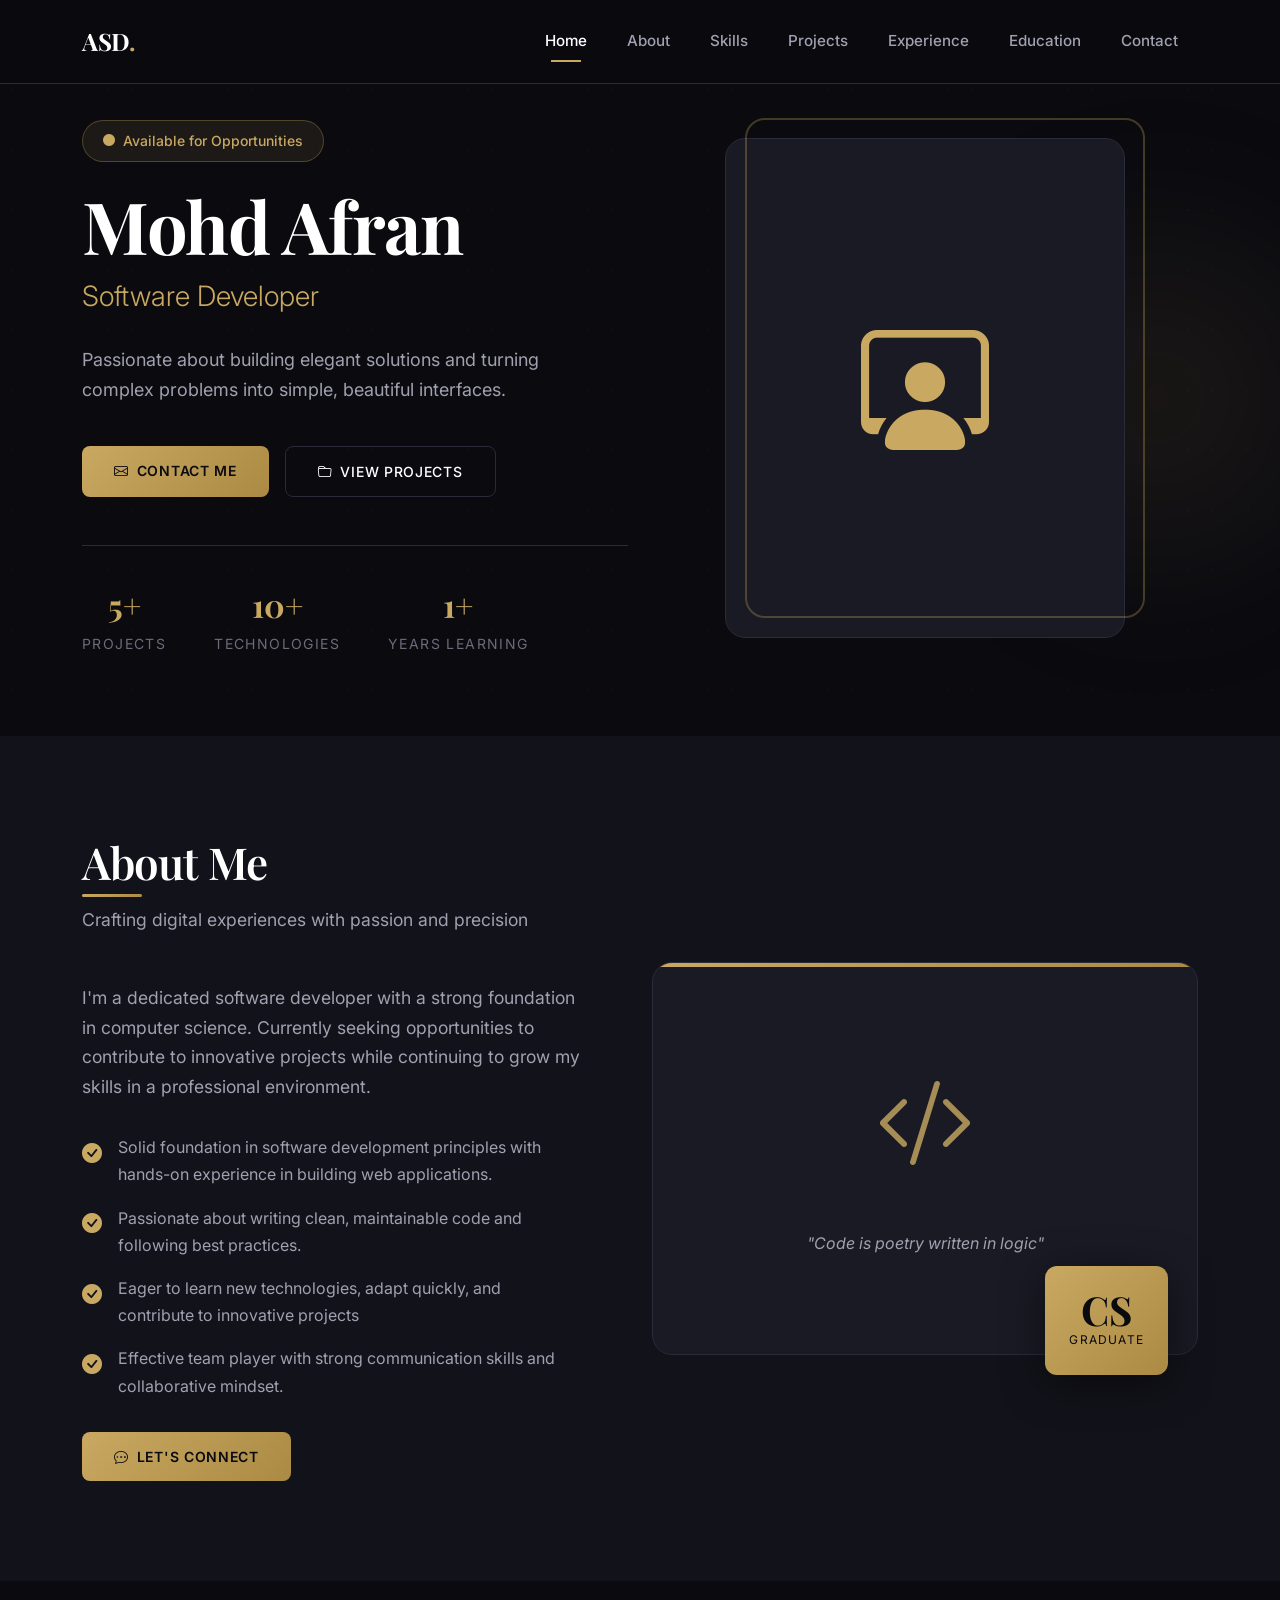
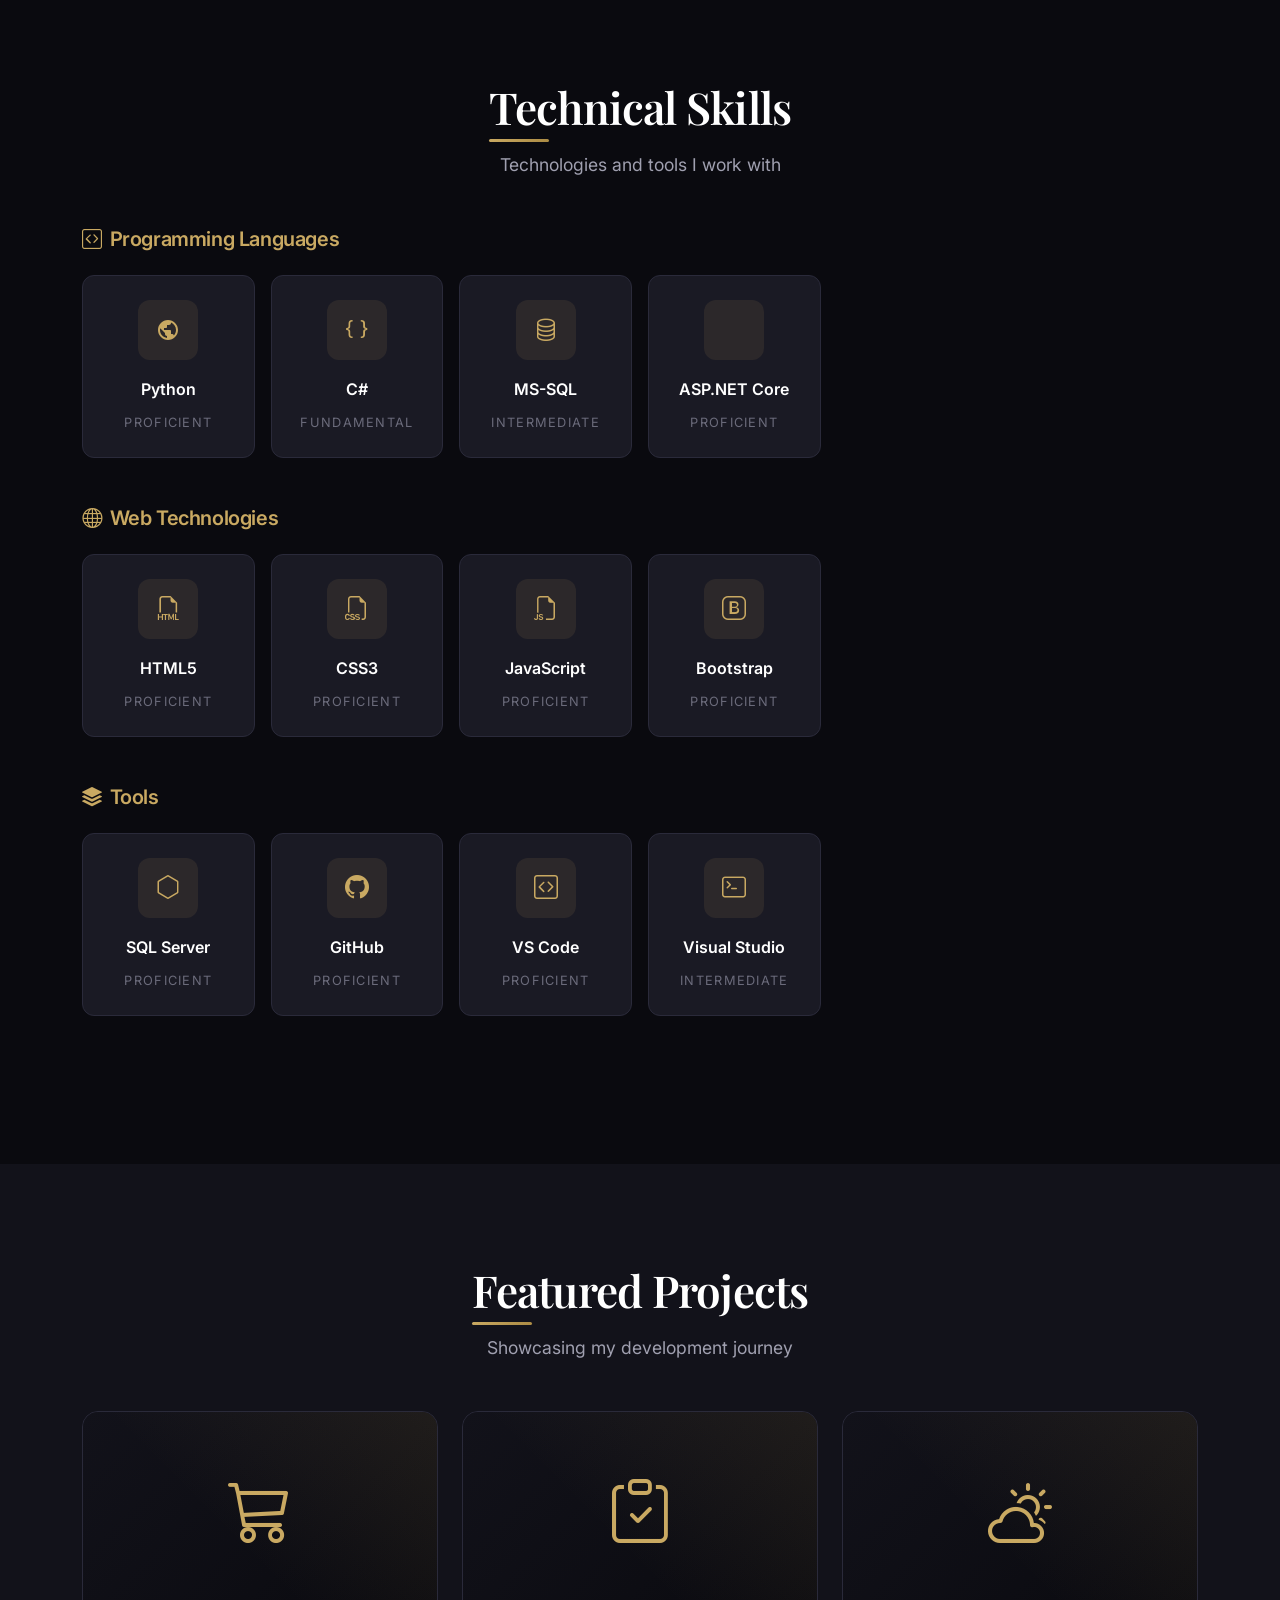
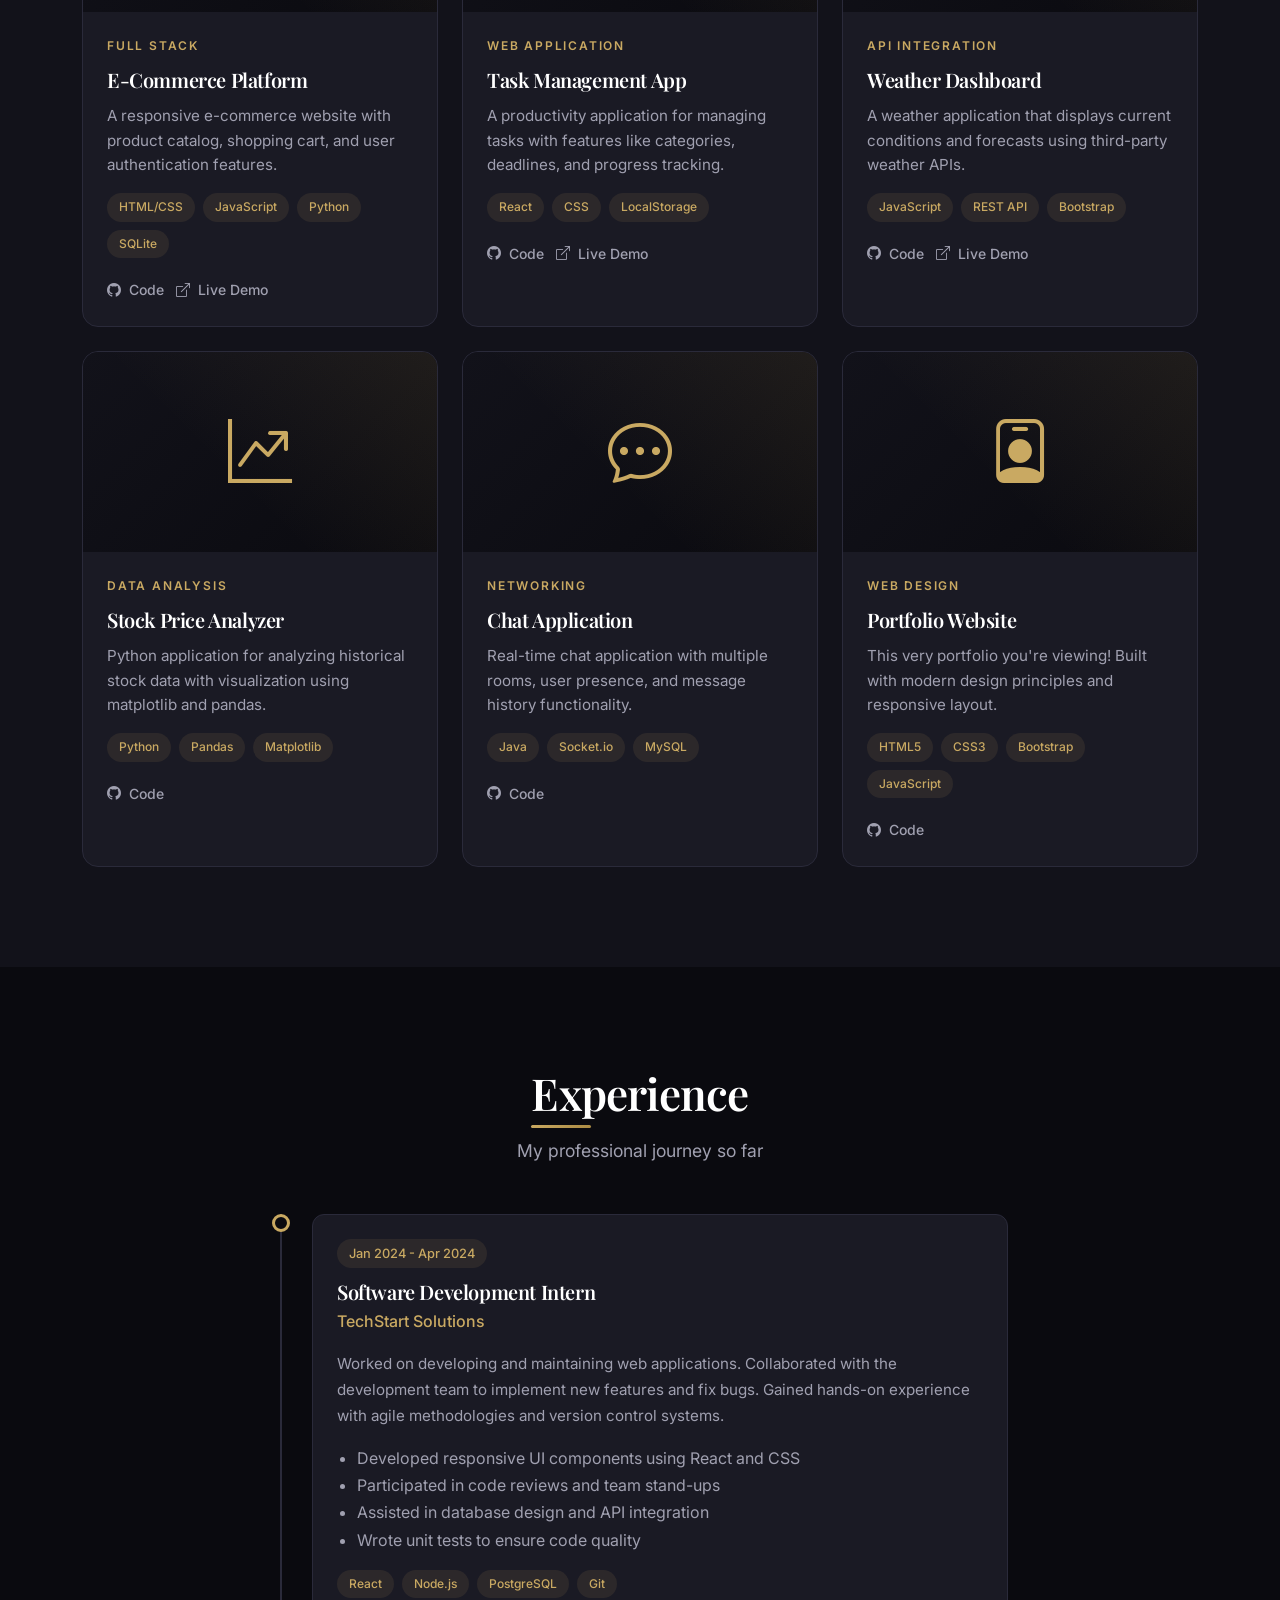
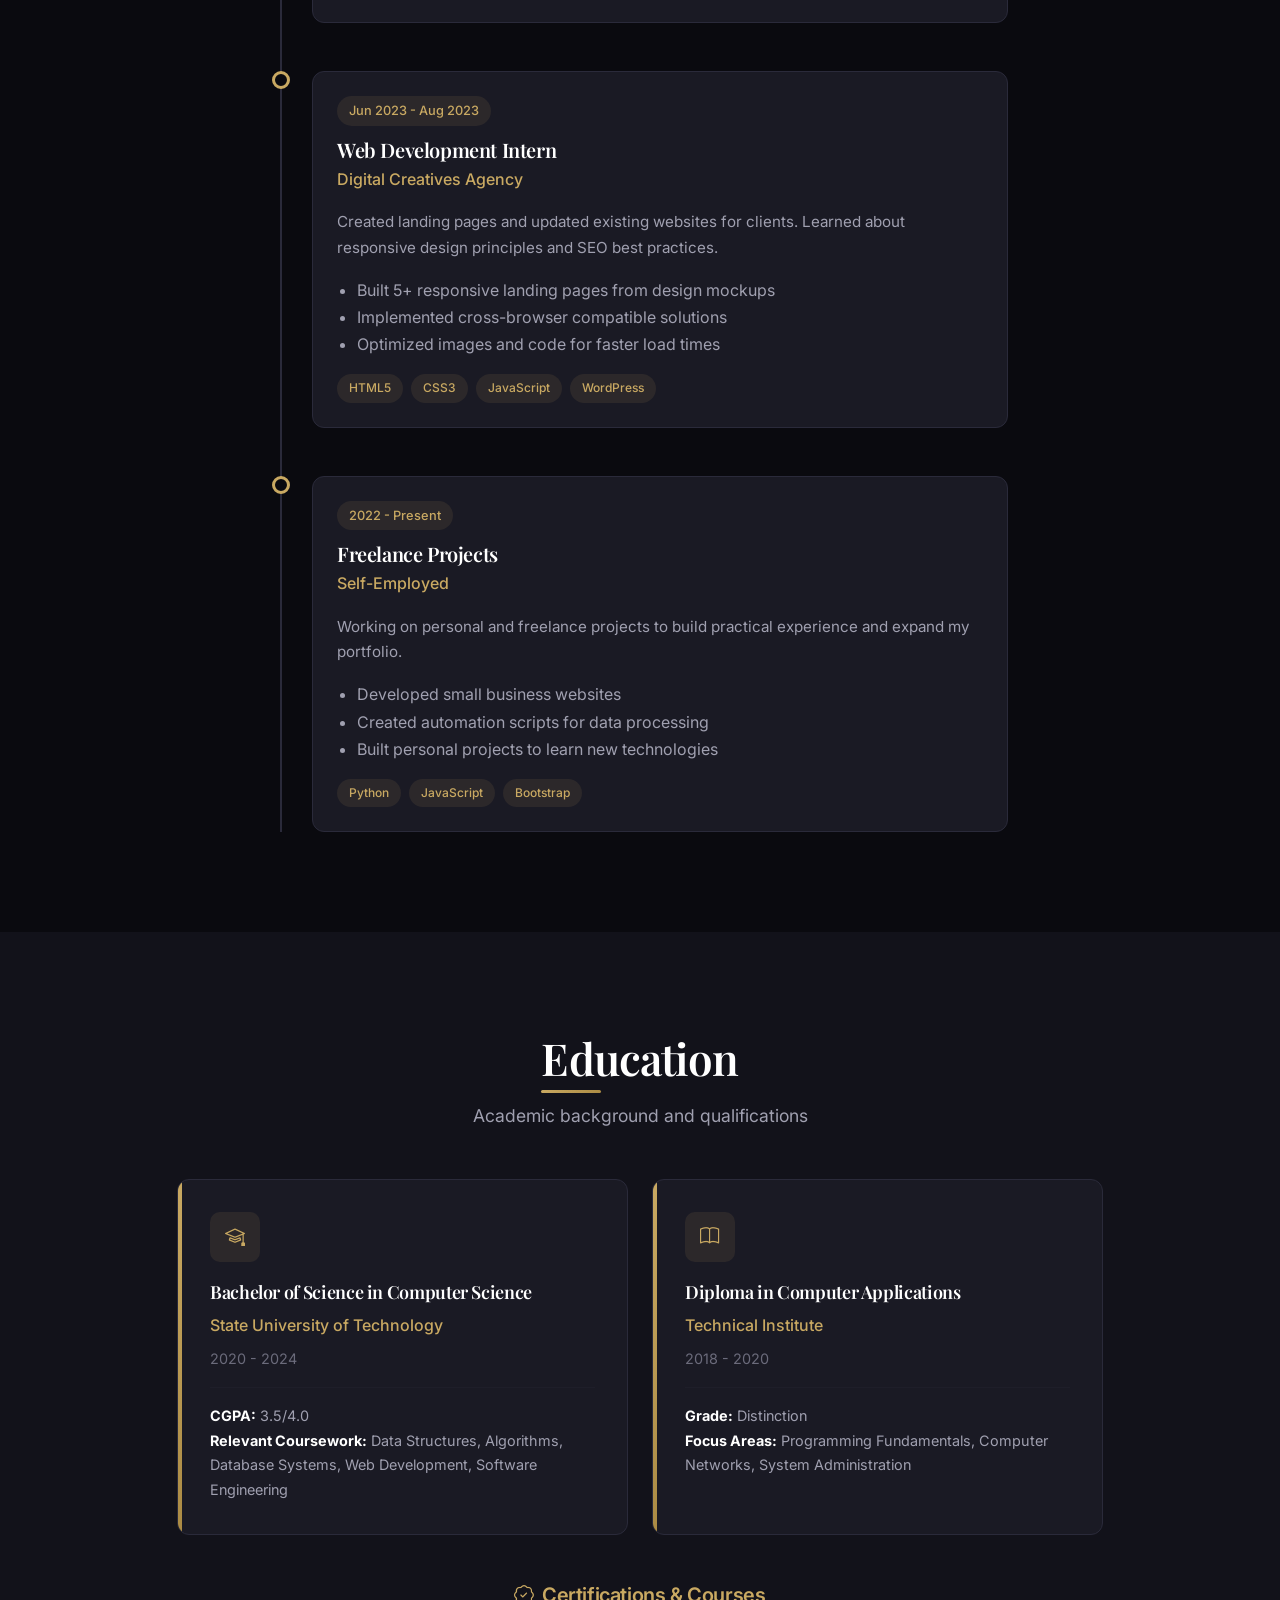
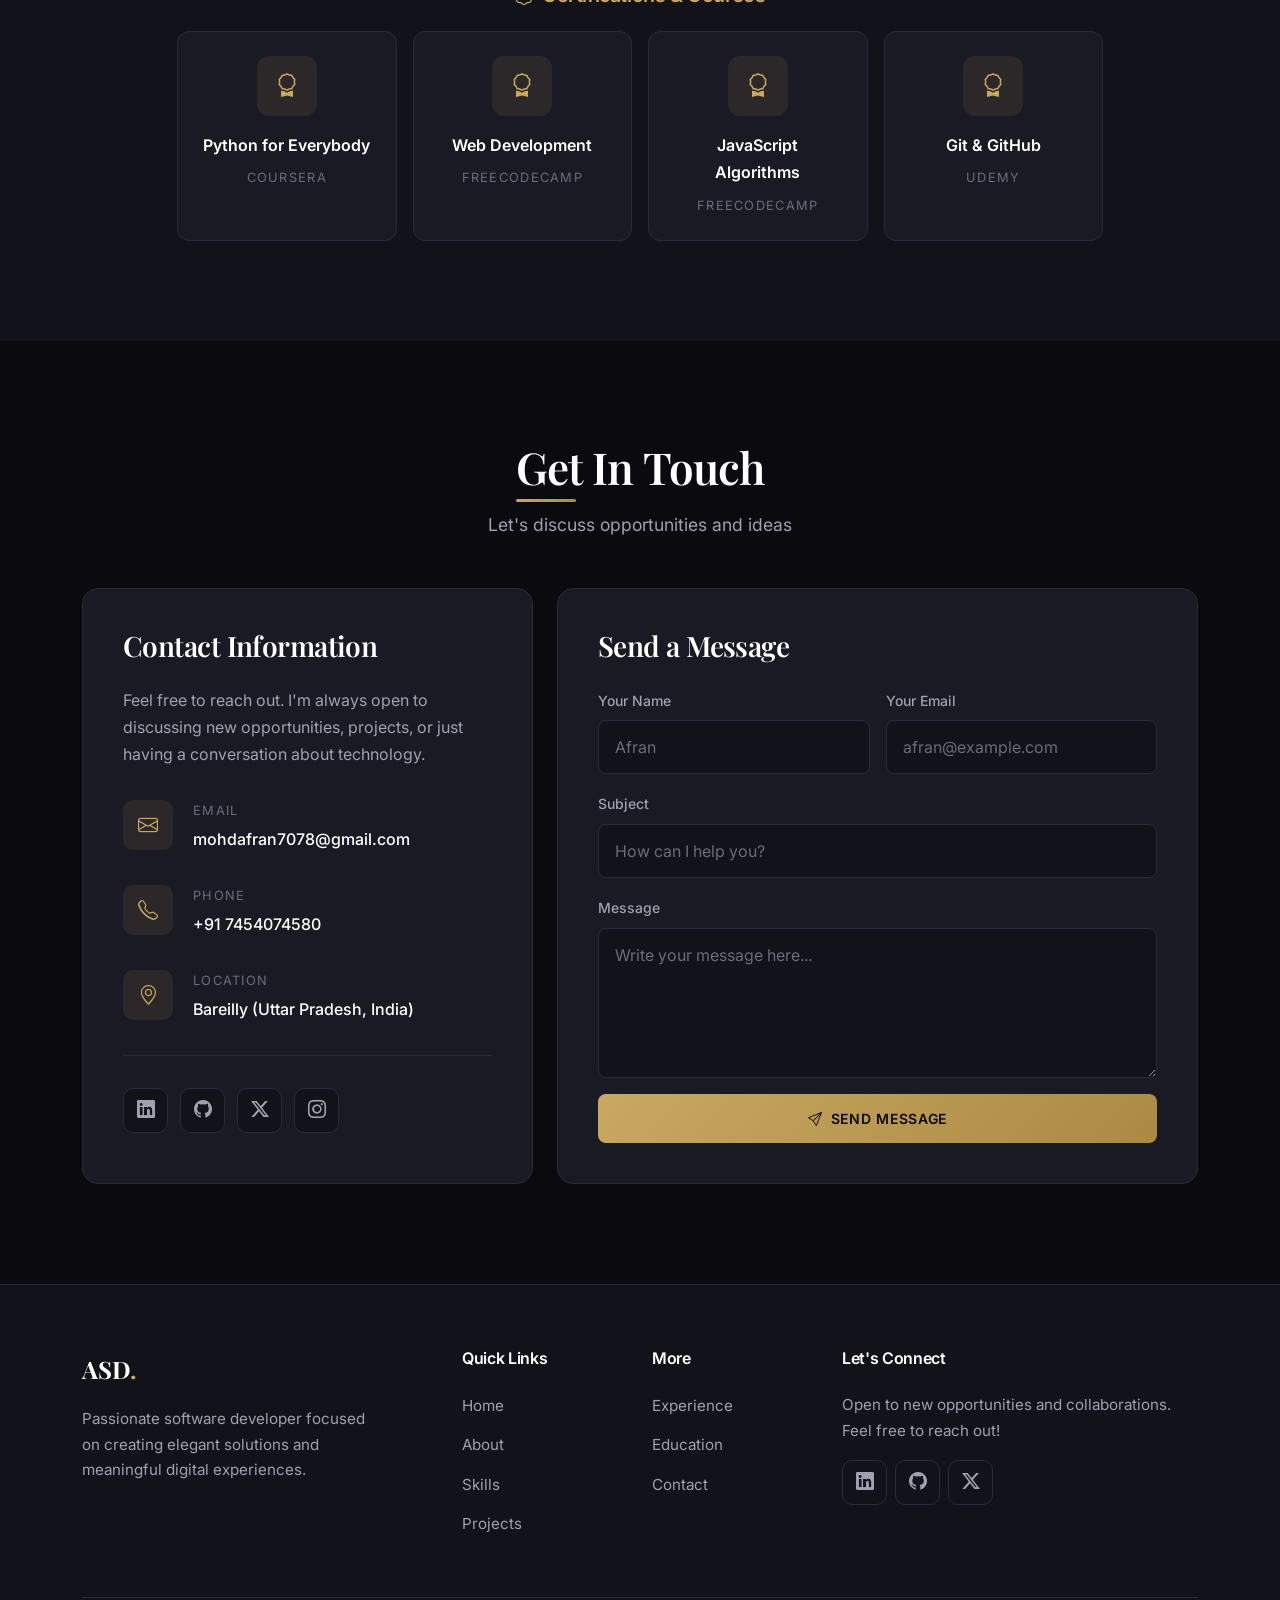
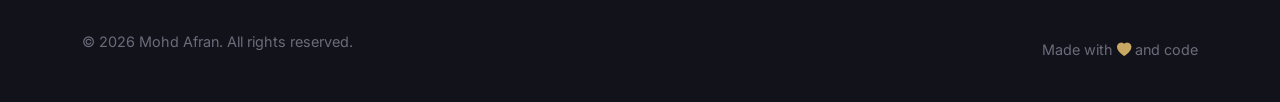
==== index.html @ a42d8eab "upload navlink" ====
<!doctype html>
<html lang="en" class="h-full">

<head>
    <meta charset="UTF-8">
    <meta name="viewport" content="width=device-width, initial-scale=1.0">
    <title>Afran Profolio</title><!-- Google Fonts -->
    <link rel="preconnect" href="https://fonts.googleapis.com">
    <link rel="preconnect" href="https://fonts.gstatic.com" crossorigin>
    <link
        href="https://fonts.googleapis.com/css2?family=Inter:wght@300;400;500;600;700&amp;family=Playfair+Display:wght@400;500;600;700&amp;display=swap"
        rel="stylesheet"><!-- Bootstrap 5 CSS -->
    <link href="https://cdn.jsdelivr.net/npm/bootstrap@5.3.0/dist/css/bootstrap.min.css" rel="stylesheet">
    <!-- Bootstrap Icons -->
    <link rel="stylesheet" href="https://cdn.jsdelivr.net/npm/bootstrap-icons@1.11.1/font/bootstrap-icons.css">
    <link rel="stylesheet" href="/style.css"><!-- Favicon -->
    <!-- Elements SDK -->
    <script src="/_sdk/element_sdk.js"></script>
    <script src="/_sdk/data_sdk.js" type="text/javascript"></script>
    <!-- <script src="https://cdn.tailwindcss.com" type="text/javascript"></script> -->
    <script src="https://cdn.jsdelivr.net/npm/bootstrap@5.3.0/dist/js/bootstrap.bundle.min.js"></script>
    <script src="/script.js"></script>

</head>

<body class="h-full">
    <div class="app-wrapper"><!-- Navigation -->
        <nav class="navbar navbar-expand-lg navbar-custom fixed-top">
            <div class="container"><a class="navbar-brand" href="#hero">ASD<span>.</span></a>
                <button class="navbar-toggler" type="button" data-bs-toggle="collapse" data-bs-target="#navbarNav"
                    aria-controls="navbarNav" aria-expanded="false" aria-label="Toggle navigation">
                    <span class="navbar-toggler-icon"></span>
                </button>
                <div class="collapse navbar-collapse" id="navbarNav">
                    <ul class="navbar-nav ms-auto">
                        <li class="nav-item"><a class="nav-link active" href="#hero">Home</a></li>
                        <li class="nav-item"><a class="nav-link" href="#about">About</a></li>
                        <li class="nav-item"><a class="nav-link" href="#skills">Skills</a></li>
                        <li class="nav-item"><a class="nav-link" href="#projects">Projects</a></li>
                        <li class="nav-item"><a class="nav-link" href="#experience">Experience</a></li>
                        <li class="nav-item"><a class="nav-link" href="#education">Education</a></li>
                        <li class="nav-item"><a class="nav-link" href="#contact">Contact</a></li>
                    </ul>
                </div>
            </div>
        </nav><!-- Hero Section -->
        <section id="hero" class="hero-section">
            <div class="hero-bg-pattern"></div>
            <div class="hero-glow"></div>
            <div class="container">
                <div class="row align-items-center">
                    <div class="col-lg-6">
                        <div class="hero-content">
                            <div class="hero-badge"><i class="bi bi-circle-fill"></i> Available for Opportunities
                            </div>
                            <h1 class="hero-name" id="heroName">Mohd Afran</h1>
                            <p class="hero-role" id="heroRole">Software Developer</p>
                            <p class="hero-tagline" id="heroTagline">Passionate about building elegant solutions and
                                turning complex problems into simple, beautiful interfaces.</p>
                            <div class="hero-buttons"><a href="#contact" class="btn btn-primary-custom"> <i
                                        class="bi bi-envelope me-2"></i>Contact Me </a> <a href="#projects"
                                    class="btn btn-outline-custom"> <i class="bi bi-folder me-2"></i>View Projects </a>
                            </div>
                            <div class="hero-stats">
                                <div class="stat-item">
                                    <div class="stat-number">
                                        5+
                                    </div>
                                    <div class="stat-label">
                                        Projects
                                    </div>
                                </div>
                                <div class="stat-item">
                                    <div class="stat-number">
                                        10+
                                    </div>
                                    <div class="stat-label">
                                        Technologies
                                    </div>
                                </div>
                                <div class="stat-item">
                                    <div class="stat-number">
                                        1+
                                    </div>
                                    <div class="stat-label">
                                        Years Learning
                                    </div>
                                </div>
                            </div>
                        </div>
                    </div>
                    <div class="col-lg-6">
                        <div class="hero-image-container">
                            <div class="hero-image-frame">
                                <div class="hero-image"><i class="bi bi-person-workspace"></i>
                                </div>
                            </div>
                        </div>
                    </div>
                </div>
            </div>
        </section><!-- About Section -->
        <section id="about" class="section section-dark">
            <div class="container">
                <div class="row align-items-center">
                    <div class="col-lg-6 animate-on-scroll">
                        <div class="about-content">
                            <h2 class="section-title">About Me</h2>
                            <p class="section-subtitle">Crafting digital experiences with passion and precision</p>
                            <p class="about-text" id="aboutText">I'm a dedicated software developer with a strong
                                foundation in computer science. Currently seeking opportunities to contribute to
                                innovative projects while continuing to grow my skills in a professional environment.
                            </p>
                            <ul class="about-list">
                                <li><i class="bi bi-check-circle-fill"></i> <span>Solid foundation in software
                                        development principles with hands-on experience in building web
                                        applications.</span></li>
                                <li><i class="bi bi-check-circle-fill"></i> <span>Passionate about writing clean,
                                        maintainable code and following best practices.</span></li>
                                <li><i class="bi bi-check-circle-fill"></i> <span>Eager to learn new technologies, adapt
                                        quickly, and contribute to innovative projects</span></li>
                                <li><i class="bi bi-check-circle-fill"></i> <span>Effective team player with strong
                                        communication skills and collaborative mindset.</span></li>
                            </ul><a href="#contact" class="btn btn-primary-custom"> <i
                                    class="bi bi-chat-dots me-2"></i>Let's Connect </a>
                        </div>
                    </div>
                    <div class="col-lg-6 animate-on-scroll">
                        <div class="about-image-container">
                            <div class="about-image-box">
                                <div style="text-align: center; padding: 3rem;"><i class="bi bi-code-slash"
                                        style="font-size: 6rem; color: var(--accent-gold); opacity: 0.8;"></i>
                                    <p style="color: var(--text-secondary); margin-top: 1.5rem; font-style: italic;">
                                        "Code is poetry written in logic"</p>
                                </div>
                            </div>
                            <div class="experience-badge">
                                <div class="number">
                                    CS
                                </div>
                                <div class="text">
                                    Graduate
                                </div>
                            </div>
                        </div>
                    </div>
                </div>
            </div>
        </section><!-- Skills Section -->
        <section id="skills" class="section">
            <div class="container">
                <div class="text-center mb-5 animate-on-scroll">
                    <h2 class="section-title mx-auto">Technical Skills</h2>
                    <p class="section-subtitle">Technologies and tools I work with</p>
                </div>
                <div class="skill-category animate-on-scroll">
                    <h3 class="skill-category-title"><i class="bi bi-code-square me-2"></i>Programming Languages</h3>
                    <div class="row g-3">
                        <div class="col-6 col-md-4 col-lg-2">
                            <div class="skill-card">
                                <div class="skill-icon">
                                    <svg xmlns="http://www.w3.org/2000/svg" width="24" height="24" viewbox="0 0 24 24"
                                        fill="currentColor">
                                        <path
                                            d="M12 2C6.48 2 2 6.48 2 12s4.48 10 10 10 10-4.48 10-10S17.52 2 12 2zm-1 17.93c-3.95-.49-7-3.85-7-7.93 0-.62.08-1.21.21-1.79L9 15v1c0 1.1.9 2 2 2v1.93zm6.9-2.54c-.26-.81-1-1.39-1.9-1.39h-1v-3c0-.55-.45-1-1-1H8v-2h2c.55 0 1-.45 1-1V7h2c1.1 0 2-.9 2-2v-.41c2.93 1.19 5 4.06 5 7.41 0 2.08-.8 3.97-2.1 5.39z" />
                                    </svg>
                                </div>
                                <div class="skill-name">
                                    Python
                                </div>
                                <div class="skill-level">
                                    Proficient
                                </div>
                            </div>
                        </div>
                        <div class="col-6 col-md-4 col-lg-2">
                            <div class="skill-card">
                                <div class="skill-icon"><i class="bi bi-braces"></i>
                                </div>
                                <div class="skill-name">
                                    C#
                                </div>
                                <div class="skill-level">
                                    Fundamental
                                </div>
                            </div>
                        </div>
                        <div class="col-6 col-md-4 col-lg-2">
                            <div class="skill-card">
                                <div class="skill-icon"><i class="bi bi-database"></i>
                                </div>
                                <div class="skill-name">
                                    MS-SQL
                                </div>
                                <div class="skill-level">
                                    Intermediate
                                </div>
                            </div>
                        </div>
                        <div class="col-6 col-md-4 col-lg-2">
                            <div class="skill-card">
                                <div class="skill-icon"><i class="bi bi-filetype-ASP"></i>
                                </div>
                                <div class="skill-name">
                                    ASP.NET Core
                                </div>
                                <div class="skill-level">
                                    Proficient
                                </div>
                            </div>
                        </div>
                    </div>
                </div>
                <div class="skill-category animate-on-scroll">
                    <h3 class="skill-category-title"><i class="bi bi-globe me-2"></i>Web Technologies</h3>
                    <div class="row g-3">
                        <div class="col-6 col-md-4 col-lg-2">
                            <div class="skill-card">
                                <div class="skill-icon"><i class="bi bi-filetype-html"></i>
                                </div>
                                <div class="skill-name">
                                    HTML5
                                </div>
                                <div class="skill-level">
                                    Proficient
                                </div>
                            </div>
                        </div>

                        <div class="col-6 col-md-4 col-lg-2">
                            <div class="skill-card">
                                <div class="skill-icon"><i class="bi bi-filetype-css"></i>
                                </div>
                                <div class="skill-name">
                                    CSS3
                                </div>
                                <div class="skill-level">
                                    Proficient
                                </div>
                            </div>
                        </div>
                        <div class="col-6 col-md-4 col-lg-2">
                            <div class="skill-card">
                                <div class="skill-icon"><i class="bi bi-filetype-js"></i>
                                </div>
                                <div class="skill-name">
                                    JavaScript
                                </div>
                                <div class="skill-level">
                                    Proficient
                                </div>
                            </div>
                        </div>
                        <div class="col-6 col-md-4 col-lg-2">
                            <div class="skill-card">
                                <div class="skill-icon"><i class="bi bi-bootstrap"></i>
                                </div>
                                <div class="skill-name">
                                    Bootstrap
                                </div>
                                <div class="skill-level">
                                    Proficient
                                </div>
                            </div>
                        </div>

                    </div>
                </div>
                <div class="skill-category animate-on-scroll">
                    <h3 class="skill-category-title"><i class="bi bi-stack me-2"></i>Tools</h3>
                    <div class="row g-3">
                        <div class="col-6 col-md-4 col-lg-2">
                            <div class="skill-card">
                                <div class="skill-icon"><i class="bi bi-hexagon"></i>
                                </div>
                                <div class="skill-name">
                                    SQL Server
                                </div>
                                <div class="skill-level">
                                    Proficient
                                </div>
                            </div>
                        </div>
                        <div class="col-6 col-md-4 col-lg-2">
                            <div class="skill-card">
                                <div class="skill-icon"><i class="bi bi-github"></i>
                                </div>
                                <div class="skill-name">
                                    GitHub
                                </div>
                                <div class="skill-level">
                                    Proficient
                                </div>
                            </div>
                        </div>
                        <div class="col-6 col-md-4 col-lg-2">
                            <div class="skill-card">
                                <div class="skill-icon"><i class="bi bi-code-square"></i>
                                </div>
                                <div class="skill-name">
                                    VS Code
                                </div>
                                <div class="skill-level">
                                    Proficient
                                </div>
                            </div>
                        </div>
                        <div class="col-6 col-md-4 col-lg-2">
                            <div class="skill-card">
                                <div class="skill-icon"><i class="bi bi-terminal"></i>
                                </div>
                                <div class="skill-name">
                                    Visual Studio
                                </div>
                                <div class="skill-level">
                                    Intermediate
                                </div>
                            </div>
                        </div>
                    </div>
                </div>
            </div>
        </section><!-- Projects Section -->
        <section id="projects" class="section section-dark">
            <div class="container">
                <div class="text-center mb-5 animate-on-scroll">
                    <h2 class="section-title mx-auto">Featured Projects</h2>
                    <p class="section-subtitle">Showcasing my development journey</p>
                </div>
                <div class="row g-4">
                    <div class="col-lg-4 col-md-6 animate-on-scroll">
                        <div class="project-card">
                            <div class="project-image"><i class="bi bi-cart3"></i>
                            </div>
                            <div class="project-content">
                                <div class="project-category">
                                    Full Stack
                                </div>
                                <h3 class="project-title">E-Commerce Platform</h3>
                                <p class="project-description">A responsive e-commerce website with product catalog,
                                    shopping cart, and user authentication features.</p>
                                <div class="project-tech"><span class="tech-tag">HTML/CSS</span> <span
                                        class="tech-tag">JavaScript</span> <span class="tech-tag">Python</span> <span
                                        class="tech-tag">SQLite</span>
                                </div>
                                <div class="project-links"><a href="#" class="project-link"> <i
                                            class="bi bi-github"></i>Code </a> <a href="#" class="project-link"> <i
                                            class="bi bi-box-arrow-up-right"></i>Live Demo </a>
                                </div>
                            </div>
                        </div>
                    </div>
                    <div class="col-lg-4 col-md-6 animate-on-scroll">
                        <div class="project-card">
                            <div class="project-image"><i class="bi bi-clipboard-check"></i>
                            </div>
                            <div class="project-content">
                                <div class="project-category">
                                    Web Application
                                </div>
                                <h3 class="project-title">Task Management App</h3>
                                <p class="project-description">A productivity application for managing tasks with
                                    features like categories, deadlines, and progress tracking.</p>
                                <div class="project-tech"><span class="tech-tag">React</span> <span
                                        class="tech-tag">CSS</span> <span class="tech-tag">LocalStorage</span>
                                </div>
                                <div class="project-links"><a href="#" class="project-link"> <i
                                            class="bi bi-github"></i>Code </a> <a href="#" class="project-link"> <i
                                            class="bi bi-box-arrow-up-right"></i>Live Demo </a>
                                </div>
                            </div>
                        </div>
                    </div>
                    <div class="col-lg-4 col-md-6 animate-on-scroll">
                        <div class="project-card">
                            <div class="project-image"><i class="bi bi-cloud-sun"></i>
                            </div>
                            <div class="project-content">
                                <div class="project-category">
                                    API Integration
                                </div>
                                <h3 class="project-title">Weather Dashboard</h3>
                                <p class="project-description">A weather application that displays current conditions
                                    and forecasts using third-party weather APIs.</p>
                                <div class="project-tech"><span class="tech-tag">JavaScript</span> <span
                                        class="tech-tag">REST API</span> <span class="tech-tag">Bootstrap</span>
                                </div>
                                <div class="project-links"><a href="#" class="project-link"> <i
                                            class="bi bi-github"></i>Code </a> <a href="#" class="project-link"> <i
                                            class="bi bi-box-arrow-up-right"></i>Live Demo </a>
                                </div>
                            </div>
                        </div>
                    </div>
                    <div class="col-lg-4 col-md-6 animate-on-scroll">
                        <div class="project-card">
                            <div class="project-image"><i class="bi bi-graph-up-arrow"></i>
                            </div>
                            <div class="project-content">
                                <div class="project-category">
                                    Data Analysis
                                </div>
                                <h3 class="project-title">Stock Price Analyzer</h3>
                                <p class="project-description">Python application for analyzing historical stock data
                                    with visualization using matplotlib and pandas.</p>
                                <div class="project-tech"><span class="tech-tag">Python</span> <span
                                        class="tech-tag">Pandas</span> <span class="tech-tag">Matplotlib</span>
                                </div>
                                <div class="project-links"><a href="#" class="project-link"> <i
                                            class="bi bi-github"></i>Code </a>
                                </div>
                            </div>
                        </div>
                    </div>
                    <div class="col-lg-4 col-md-6 animate-on-scroll">
                        <div class="project-card">
                            <div class="project-image"><i class="bi bi-chat-dots"></i>
                            </div>
                            <div class="project-content">
                                <div class="project-category">
                                    Networking
                                </div>
                                <h3 class="project-title">Chat Application</h3>
                                <p class="project-description">Real-time chat application with multiple rooms, user
                                    presence, and message history functionality.</p>
                                <div class="project-tech"><span class="tech-tag">Java</span> <span
                                        class="tech-tag">Socket.io</span> <span class="tech-tag">MySQL</span>
                                </div>
                                <div class="project-links"><a href="#" class="project-link"> <i
                                            class="bi bi-github"></i>Code </a>
                                </div>
                            </div>
                        </div>
                    </div>
                    <div class="col-lg-4 col-md-6 animate-on-scroll">
                        <div class="project-card">
                            <div class="project-image"><i class="bi bi-person-badge"></i>
                            </div>
                            <div class="project-content">
                                <div class="project-category">
                                    Web Design
                                </div>
                                <h3 class="project-title">Portfolio Website</h3>
                                <p class="project-description">This very portfolio you're viewing! Built with modern
                                    design principles and responsive layout.</p>
                                <div class="project-tech"><span class="tech-tag">HTML5</span> <span
                                        class="tech-tag">CSS3</span> <span class="tech-tag">Bootstrap</span> <span
                                        class="tech-tag">JavaScript</span>
                                </div>
                                <div class="project-links"><a href="#" class="project-link"> <i
                                            class="bi bi-github"></i>Code </a>
                                </div>
                            </div>
                        </div>
                    </div>
                </div>
            </div>
        </section><!-- Experience Section -->
        <section id="experience" class="section">
            <div class="container">
                <div class="text-center mb-5 animate-on-scroll">
                    <h2 class="section-title mx-auto">Experience</h2>
                    <p class="section-subtitle">My professional journey so far</p>
                </div>
                <div class="row justify-content-center">
                    <div class="col-lg-8">
                        <div class="timeline animate-on-scroll">
                            <div class="timeline-item">
                                <div class="timeline-dot"></div>
                                <div class="timeline-content"><span class="timeline-date">Jan 2024 - Apr 2024</span>
                                    <h3 class="timeline-title">Software Development Intern</h3>
                                    <p class="timeline-company">TechStart Solutions</p>
                                    <p class="timeline-description">Worked on developing and maintaining web
                                        applications. Collaborated with the development team to implement new features
                                        and fix bugs. Gained hands-on experience with agile methodologies and version
                                        control systems.</p>
                                    <ul
                                        style="color: var(--text-secondary); margin-bottom: 1rem; padding-left: 1.25rem;">
                                        <li>Developed responsive UI components using React and CSS</li>
                                        <li>Participated in code reviews and team stand-ups</li>
                                        <li>Assisted in database design and API integration</li>
                                        <li>Wrote unit tests to ensure code quality</li>
                                    </ul>
                                    <div class="timeline-tech"><span class="tech-tag">React</span> <span
                                            class="tech-tag">Node.js</span> <span class="tech-tag">PostgreSQL</span>
                                        <span class="tech-tag">Git</span>
                                    </div>
                                </div>
                            </div>
                            <div class="timeline-item">
                                <div class="timeline-dot"></div>
                                <div class="timeline-content"><span class="timeline-date">Jun 2023 - Aug 2023</span>
                                    <h3 class="timeline-title">Web Development Intern</h3>
                                    <p class="timeline-company">Digital Creatives Agency</p>
                                    <p class="timeline-description">Created landing pages and updated existing websites
                                        for clients. Learned about responsive design principles and SEO best practices.
                                    </p>
                                    <ul
                                        style="color: var(--text-secondary); margin-bottom: 1rem; padding-left: 1.25rem;">
                                        <li>Built 5+ responsive landing pages from design mockups</li>
                                        <li>Implemented cross-browser compatible solutions</li>
                                        <li>Optimized images and code for faster load times</li>
                                    </ul>
                                    <div class="timeline-tech"><span class="tech-tag">HTML5</span> <span
                                            class="tech-tag">CSS3</span> <span class="tech-tag">JavaScript</span> <span
                                            class="tech-tag">WordPress</span>
                                    </div>
                                </div>
                            </div>
                            <div class="timeline-item">
                                <div class="timeline-dot"></div>
                                <div class="timeline-content"><span class="timeline-date">2022 - Present</span>
                                    <h3 class="timeline-title">Freelance Projects</h3>
                                    <p class="timeline-company">Self-Employed</p>
                                    <p class="timeline-description">Working on personal and freelance projects to build
                                        practical experience and expand my portfolio.</p>
                                    <ul
                                        style="color: var(--text-secondary); margin-bottom: 1rem; padding-left: 1.25rem;">
                                        <li>Developed small business websites</li>
                                        <li>Created automation scripts for data processing</li>
                                        <li>Built personal projects to learn new technologies</li>
                                    </ul>
                                    <div class="timeline-tech"><span class="tech-tag">Python</span> <span
                                            class="tech-tag">JavaScript</span> <span class="tech-tag">Bootstrap</span>
                                    </div>
                                </div>
                            </div>
                        </div>
                    </div>
                </div>
            </div>
        </section><!-- Education Section -->
        <section id="education" class="section section-dark">
            <div class="container">
                <div class="text-center mb-5 animate-on-scroll">
                    <h2 class="section-title mx-auto">Education</h2>
                    <p class="section-subtitle">Academic background and qualifications</p>
                </div>
                <div class="row g-4 justify-content-center">
                    <div class="col-lg-5 col-md-6 animate-on-scroll">
                        <div class="education-card">
                            <div class="education-icon"><i class="bi bi-mortarboard"></i>
                            </div>
                            <h3 class="education-degree">Bachelor of Science in Computer Science</h3>
                            <p class="education-institution">State University of Technology</p>
                            <p class="education-year">2020 - 2024</p>
                            <hr style="border-color: var(--border-color); margin: 1rem 0;">
                            <p style="color: var(--text-secondary); font-size: 0.9rem; margin: 0;"><strong
                                    style="color: var(--text-primary);">CGPA:</strong> 3.5/4.0<br><strong
                                    style="color: var(--text-primary);">Relevant Coursework:</strong> Data Structures,
                                Algorithms, Database Systems, Web Development, Software Engineering</p>
                        </div>
                    </div>
                    <div class="col-lg-5 col-md-6 animate-on-scroll">
                        <div class="education-card">
                            <div class="education-icon"><i class="bi bi-book"></i>
                            </div>
                            <h3 class="education-degree">Diploma in Computer Applications</h3>
                            <p class="education-institution">Technical Institute</p>
                            <p class="education-year">2018 - 2020</p>
                            <hr style="border-color: var(--border-color); margin: 1rem 0;">
                            <p style="color: var(--text-secondary); font-size: 0.9rem; margin: 0;"><strong
                                    style="color: var(--text-primary);">Grade:</strong> Distinction<br><strong
                                    style="color: var(--text-primary);">Focus Areas:</strong> Programming Fundamentals,
                                Computer Networks, System Administration</p>
                        </div>
                    </div>
                </div>
                <div class="row g-4 justify-content-center mt-4">
                    <div class="col-lg-10">
                        <div class="animate-on-scroll">
                            <h3 class="skill-category-title text-center mb-4"><i
                                    class="bi bi-patch-check me-2"></i>Certifications &amp; Courses</h3>
                            <div class="row g-3">
                                <div class="col-md-6 col-lg-3">
                                    <div class="skill-card">
                                        <div class="skill-icon"><i class="bi bi-award"></i>
                                        </div>
                                        <div class="skill-name">
                                            Python for Everybody
                                        </div>
                                        <div class="skill-level">
                                            Coursera
                                        </div>
                                    </div>
                                </div>
                                <div class="col-md-6 col-lg-3">
                                    <div class="skill-card">
                                        <div class="skill-icon"><i class="bi bi-award"></i>
                                        </div>
                                        <div class="skill-name">
                                            Web Development
                                        </div>
                                        <div class="skill-level">
                                            freeCodeCamp
                                        </div>
                                    </div>
                                </div>
                                <div class="col-md-6 col-lg-3">
                                    <div class="skill-card">
                                        <div class="skill-icon"><i class="bi bi-award"></i>
                                        </div>
                                        <div class="skill-name">
                                            JavaScript Algorithms
                                        </div>
                                        <div class="skill-level">
                                            freeCodeCamp
                                        </div>
                                    </div>
                                </div>
                                <div class="col-md-6 col-lg-3">
                                    <div class="skill-card">
                                        <div class="skill-icon"><i class="bi bi-award"></i>
                                        </div>
                                        <div class="skill-name">
                                            Git &amp; GitHub
                                        </div>
                                        <div class="skill-level">
                                            Udemy
                                        </div>
                                    </div>
                                </div>
                            </div>
                        </div>
                    </div>
                </div>
            </div>
        </section><!-- Contact Section -->
        <section id="contact" class="section">
            <div class="container">
                <div class="text-center mb-5 animate-on-scroll">
                    <h2 class="section-title mx-auto">Get In Touch</h2>
                    <p class="section-subtitle">Let's discuss opportunities and ideas</p>
                </div>
                <div class="row g-4">
                    <div class="col-lg-5 animate-on-scroll">
                        <div class="contact-info-card">
                            <h3 style="font-family: 'Playfair Display', serif; margin-bottom: 1.5rem;">Contact
                                Information</h3>
                            <p style="color: var(--text-secondary); margin-bottom: 2rem;">Feel free to reach out. I'm
                                always open to discussing new opportunities, projects, or just having a conversation
                                about technology.</p>
                            <div class="contact-item">
                                <div class="contact-icon"><i class="bi bi-envelope"></i>
                                </div>
                                <div>
                                    <div class="contact-label">
                                        Email
                                    </div>
                                    <div class="contact-value" id="contactEmail"><a
                                            href="mailto:mohdafran7078@gmail.com">mohdafran7078@gmail.com</a>
                                    </div>
                                </div>
                            </div>
                            <div class="contact-item">
                                <div class="contact-icon"><i class="bi bi-telephone"></i>
                                </div>
                                <div>
                                    <div class="contact-label">
                                        Phone
                                    </div>
                                    <div class="contact-value" id="contactPhone"><a href="tel:+91 7454074580">+91
                                            7454074580</a>
                                    </div>
                                </div>
                            </div>
                            <div class="contact-item">
                                <div class="contact-icon"><i class="bi bi-geo-alt"></i>
                                </div>
                                <div>
                                    <div class="contact-label">
                                        Location
                                    </div>
                                    <div class="contact-value">
                                        Bareilly (Uttar Pradesh, India)
                                    </div>
                                </div>
                            </div>
                            <div class="social-links"><a href="#" class="social-link" title="LinkedIn" target="_blank"
                                    rel="noopener noreferrer"> <i class="bi bi-linkedin"></i> </a> <a href="#"
                                    class="social-link" title="GitHub" target="_blank" rel="noopener noreferrer"> <i
                                        class="bi bi-github"></i> </a> <a href="#" class="social-link" title="Twitter"
                                    target="_blank" rel="noopener noreferrer"> <i class="bi bi-twitter-x"></i> </a> <a
                                    href="#" class="social-link" title="Instagram" target="_blank"
                                    rel="noopener noreferrer"> <i class="bi bi-instagram"></i> </a>
                            </div>
                        </div>
                    </div>
                    <div class="col-lg-7 animate-on-scroll">
                        <div class="contact-form-card">
                            <h3 style="font-family: 'Playfair Display', serif; margin-bottom: 1.5rem;">Send a Message
                            </h3>
                            <form id="contactForm">
                                <div class="row g-3">
                                    <div class="col-md-6"><label for="name" class="form-label">Your Name</label> <input
                                            type="text" class="form-control" id="name" placeholder="Afran" required>
                                    </div>
                                    <div class="col-md-6"><label for="email" class="form-label">Your Email</label>
                                        <input type="email" class="form-control" id="email"
                                            placeholder="afran@example.com" required>
                                    </div>
                                    <div class="col-12"><label for="subject" class="form-label">Subject</label> <input
                                            type="text" class="form-control" id="subject"
                                            placeholder="How can I help you?">
                                    </div>
                                    <div class="col-12"><label for="message" class="form-label">Message</label>
                                        <textarea class="form-control" id="message" rows="5"
                                            placeholder="Write your message here..." required></textarea>
                                    </div>
                                    <div class="col-12"><button type="submit" class="btn btn-primary-custom w-100"> <i
                                                class="bi bi-send me-2"></i>Send Message </button>
                                    </div>
                                </div>
                            </form>
                            <div id="formMessage" class="form-message"></div>
                        </div>
                    </div>
                </div>
            </div>
        </section><!-- Footer -->
        <footer class="footer">
            <div class="container">
                <div class="row g-4">
                    <div class="col-lg-4">
                        <div class="footer-brand">
                            ASD<span>.</span>
                        </div>
                        <p class="footer-text">Passionate software developer focused on creating elegant solutions and
                            meaningful digital experiences.</p>
                    </div>
                    <div class="col-lg-2 col-md-4">
                        <h4 class="footer-title">Quick Links</h4>
                        <ul class="footer-links">
                            <li><a href="#hero">Home</a></li>
                            <li><a href="#about">About</a></li>
                            <li><a href="#skills">Skills</a></li>
                            <li><a href="#projects">Projects</a></li>
                        </ul>
                    </div>
                    <div class="col-lg-2 col-md-4">
                        <h4 class="footer-title">More</h4>
                        <ul class="footer-links">
                            <li><a href="#experience">Experience</a></li>
                            <li><a href="#education">Education</a></li>
                            <li><a href="#contact">Contact</a></li>
                        </ul>
                    </div>
                    <div class="col-lg-4 col-md-4">
                        <h4 class="footer-title">Let's Connect</h4>
                        <p style="color: var(--text-secondary); font-size: 0.95rem;">Open to new opportunities and
                            collaborations. Feel free to reach out!</p>
                        <div class="d-flex gap-2 mt-3"><a href="#" class="social-link" target="_blank"
                                rel="noopener noreferrer"> <i class="bi bi-linkedin"></i> </a> <a href="#"
                                class="social-link" target="_blank" rel="noopener noreferrer"> <i
                                    class="bi bi-github"></i> </a> <a href="#" class="social-link" target="_blank"
                                rel="noopener noreferrer"> <i class="bi bi-twitter-x"></i> </a>
                        </div>
                    </div>
                </div>
                <div class="footer-bottom">
                    <p class="footer-copyright">© 2026 Mohd Afran. All rights reserved.</p>
                    <div class="footer-social"><span style="color: var(--text-muted); font-size: 0.9rem;">Made with <i
                                class="bi bi-heart-fill" style="color: var(--accent-gold);"></i> and code</span>
                    </div>
                </div>
            </div>
        </footer><!-- Scroll to Top Button -->
        <button class="scroll-to-top" id="scrollToTop" aria-label="Scroll to top">
            <i class="bi bi-chevron-up"></i>
        </button>
    </div><!-- Bootstrap JS -->
    <!-- <script src="https://cdn.jsdelivr.net/npm/bootstrap@5.3.0/dist/js/bootstrap.bundle.min.js"></script>
    <script src="script.js"></script> -->

</body>

</html>
---- style.css ----
:root {
  --primary-bg: #0a0a0f;
  --secondary-bg: #12121a;
  --card-bg: #1a1a24;
  --accent-gold: #c9a962;
  --accent-gold-light: #d4b978;
  --text-primary: #ffffff;
  --text-secondary: #a0a0b0;
  --text-muted: #6b6b7b;
  --border-color: #2a2a3a;
  --gradient-gold: linear-gradient(135deg, #c9a962 0%, #a08040 100%);
  --shadow-sm: 0 2px 8px rgba(0, 0, 0, 0.3);
  --shadow-md: 0 4px 20px rgba(0, 0, 0, 0.4);
  --shadow-lg: 0 8px 40px rgba(0, 0, 0, 0.5);
  --transition-fast: 0.2s ease;
  --transition-normal: 0.3s ease;
  --transition-slow: 0.5s ease;
}

body {
  box-sizing: border-box;
  font-family:
    "Inter",
    -apple-system,
    BlinkMacSystemFont,
    sans-serif;
  background-color: var(--primary-bg);
  color: var(--text-primary);
  line-height: 1.7;
  overflow-x: hidden;
}

html,
body {
  height: 100%;
  width: 100%;
}

.app-wrapper {
  width: 100%;
  min-height: 100%;
  background-color: var(--primary-bg);
  overflow-x: hidden;
}

/* Typography */
h1,
h2,
h3,
h4,
h5,
h6 {
  font-family: "Playfair Display", Georgia, serif;
  font-weight: 600;
  letter-spacing: -0.02em;
}

.section-title {
  font-size: clamp(2rem, 5vw, 2.75rem);
  margin-bottom: 1rem;
  position: relative;
  display: inline-block;
}

.section-title::after {
  content: "";
  position: absolute;
  bottom: -8px;
  left: 0;
  width: 60px;
  height: 3px;
  background: var(--gradient-gold);
  border-radius: 2px;
}

.section-subtitle {
  color: var(--text-secondary);
  font-size: 1.1rem;
  margin-bottom: 3rem;
}

/* Navigation */
.navbar-custom {
  background-color: rgba(10, 10, 15, 0.95);
  backdrop-filter: blur(20px);
  border-bottom: 1px solid var(--border-color);
  padding: 1rem 0;
  color: var(--text-primary);
  transition: var(--transition-normal);
}

.navbar-custom.scrolled {
  padding: 0.75rem 0;
  box-shadow: var(--shadow-md);
}

.navbar-brand {
  font-family: "Playfair Display", serif;
  font-size: 1.5rem;
  font-weight: 700;
  color: var(--text-primary) !important;
  letter-spacing: -0.02em;
}

.navbar-brand span {
  color: var(--accent-gold);
}

.nav-link {
  color: var(--text-secondary) !important;
  font-weight: 500;
  font-size: 0.95rem;
  padding: 0.5rem 1.25rem !important;
  transition: var(--transition-fast);
  position: relative;
}

.nav-link:hover,
.nav-link.active {
  color: var(--text-primary) !important;
}

.nav-link::after {
  content: "";
  position: absolute;
  bottom: 0;
  left: 50%;
  transform: translateX(-50%);
  width: 0;
  height: 2px;
  background: var(--accent-gold);
  transition: var(--transition-fast);
}

.nav-link:hover::after,
.nav-link.active::after {
  width: 30px;
}

.navbar-toggler {
  border: none;
  padding: 0.5rem;
}

.navbar-toggler:focus {
  box-shadow: none;
}

.navbar-toggler-icon {
  background-image: url("data:image/svg+xml,%3csvg xmlns='http://www.w3.org/2000/svg' viewBox='0 0 30 30'%3e%3cpath stroke='rgba%28201, 169, 98, 1%29' stroke-linecap='round' stroke-miterlimit='10' stroke-width='2' d='M4 7h22M4 15h22M4 23h22'/%3e%3c/svg%3e");
}

/*  Hero Section */
.hero-section {
  min-height: 100%;
  display: flex;
  align-items: center;
  position: relative;
  overflow: hidden;
  padding: 120px 0 80px;
}

.hero-bg-pattern {
  position: absolute;
  top: 0;
  left: 0;
  width: 100%;
  height: 100%;
  opacity: 0.03;
  background-image:
    radial-gradient(circle at 20% 50%, var(--accent-gold) 1px, transparent 1px),
    radial-gradient(circle at 80% 50%, var(--accent-gold) 1px, transparent 1px);
  background-size: 60px 60px;
}

.hero-glow {
  position: absolute;
  top: 20%;
  right: -10%;
  width: 500px;
  height: 500px;
  background: radial-gradient(
    circle,
    rgba(201, 169, 98, 0.1) 0%,
    transparent 70%
  );
  border-radius: 50%;
  filter: blur(60px);
}

.hero-content {
  position: relative;
  z-index: 1;
}

.hero-badge {
  display: inline-flex;
  align-items: center;
  gap: 0.5rem;
  background: rgba(201, 169, 98, 0.1);
  border: 1px solid rgba(201, 169, 98, 0.3);
  color: var(--accent-gold);
  padding: 0.5rem 1.25rem;
  border-radius: 50px;
  font-size: 0.875rem;
  font-weight: 500;
  margin-bottom: 1.5rem;
  animation: fadeInUp 0.6s ease forwards;
}

.hero-badge i {
  font-size: 0.75rem;
}

.hero-name {
  font-size: clamp(2.5rem, 8vw, 4.5rem);
  font-weight: 700;
  line-height: 1.1;
  margin-bottom: 0.5rem;
  animation: fadeInUp 0.6s ease 0.1s forwards;
  opacity: 0;
}

.hero-role {
  font-size: clamp(1.25rem, 3vw, 1.75rem);
  color: var(--accent-gold);
  font-weight: 300;
  margin-bottom: 1.5rem;
  animation: fadeInUp 0.6s ease 0.2s forwards;
  opacity: 0;
}

.hero-tagline {
  font-size: 1.125rem;
  color: var(--text-secondary);
  max-width: 500px;
  margin-bottom: 2.5rem;
  animation: fadeInUp 0.6s ease 0.3s forwards;
  opacity: 0;
}

.hero-buttons {
  display: flex;
  flex-wrap: wrap;
  gap: 1rem;
  animation: fadeInUp 0.6s ease 0.4s forwards;
  opacity: 0;
}

.hero-image-container {
  position: relative;
  animation: fadeInRight 0.8s ease 0.3s forwards;
  opacity: 0;
}

.hero-image-frame {
  position: relative;
  width: 100%;
  max-width: 400px;
  margin: 0 auto;
}

.hero-image-frame::before {
  content: "";
  position: absolute;
  top: -20px;
  right: -20px;
  width: 100%;
  height: 100%;
  border: 2px solid var(--accent-gold);
  border-radius: 20px;
  opacity: 0.3;
}

.hero-image {
  width: 100%;
  height: auto;
  aspect-ratio: 4/5;
  object-fit: cover;
  border-radius: 20px;
  background: var(--card-bg);
  display: flex;
  align-items: center;
  justify-content: center;
  font-size: 8rem;
  color: var(--accent-gold);
  border: 1px solid var(--border-color);
}

.hero-stats {
  display: flex;
  gap: 3rem;
  margin-top: 3rem;
  padding-top: 2rem;
  border-top: 1px solid var(--border-color);
  animation: fadeInUp 0.6s ease 0.5s forwards;
  opacity: 0;
}

.stat-item {
  text-align: center;
}

.stat-number {
  font-size: 2rem;
  font-weight: 700;
  color: var(--accent-gold);
  font-family: "Playfair Display", serif;
}

.stat-label {
  font-size: 0.875rem;
  color: var(--text-muted);
  text-transform: uppercase;
  letter-spacing: 0.1em;
}

/*  Buttons */
.btn-primary-custom {
  background: var(--gradient-gold);
  border: none;
  color: var(--primary-bg);
  font-weight: 600;
  padding: 0.875rem 2rem;
  border-radius: 8px;
  transition: var(--transition-normal);
  text-transform: uppercase;
  letter-spacing: 0.05em;
  font-size: 0.875rem;
}

.btn-primary-custom:hover {
  transform: translateY(-2px);
  box-shadow: 0 10px 30px rgba(201, 169, 98, 0.3);
  color: var(--primary-bg);
}

.btn-outline-custom {
  background: transparent;
  border: 1px solid var(--border-color);
  color: var(--text-primary);
  font-weight: 500;
  padding: 0.875rem 2rem;
  border-radius: 8px;
  transition: var(--transition-normal);
  text-transform: uppercase;
  letter-spacing: 0.05em;
  font-size: 0.875rem;
}

.btn-outline-custom:hover {
  border-color: var(--accent-gold);
  color: var(--accent-gold);
  transform: translateY(-2px);
}

.btn-icon {
  display: inline-flex;
  align-items: center;
  justify-content: center;
  width: 45px;
  height: 45px;
  border-radius: 8px;
  background: var(--card-bg);
  border: 1px solid var(--border-color);
  color: var(--text-secondary);
  transition: var(--transition-normal);
}

.btn-icon:hover {
  background: var(--accent-gold);
  border-color: var(--accent-gold);
  color: var(--primary-bg);
  transform: translateY(-2px);
}

/* Sections */
.section {
  padding: 100px 0;
  position: relative;
}

.section-dark {
  background-color: var(--secondary-bg);
}

/*  About Section */
.about-content {
  padding-right: 3rem;
}

.about-text {
  color: var(--text-secondary);
  font-size: 1.1rem;
  margin-bottom: 2rem;
}

.about-list {
  list-style: none;
  padding: 0;
  margin: 0 0 2rem 0;
}

.about-list li {
  display: flex;
  align-items: flex-start;
  gap: 1rem;
  margin-bottom: 1rem;
  color: var(--text-secondary);
}

.about-list li i {
  color: var(--accent-gold);
  font-size: 1.25rem;
  margin-top: 0.125rem;
}

.about-image-container {
  position: relative;
}

.about-image-box {
  background: var(--card-bg);
  border-radius: 20px;
  padding: 2rem;
  border: 1px solid var(--border-color);
  position: relative;
  overflow: hidden;
}

.about-image-box::before {
  content: "";
  position: absolute;
  top: 0;
  left: 0;
  width: 100%;
  height: 4px;
  background: var(--gradient-gold);
}

.experience-badge {
  position: absolute;
  bottom: -20px;
  right: 30px;
  background: var(--gradient-gold);
  color: var(--primary-bg);
  padding: 1.5rem;
  border-radius: 12px;
  text-align: center;
  box-shadow: var(--shadow-lg);
}

.experience-badge .number {
  font-size: 2.5rem;
  font-weight: 700;
  font-family: "Playfair Display", serif;
  line-height: 1;
}

.experience-badge .text {
  font-size: 0.75rem;
  text-transform: uppercase;
  letter-spacing: 0.1em;
}

/* Skills Section */
.skill-category {
  margin-bottom: 3rem;
}

.skill-category-title {
  font-size: 1.25rem;
  margin-bottom: 1.5rem;
  color: var(--accent-gold);
  font-family: "Inter", sans-serif;
  font-weight: 600;
}

.skill-card {
  background: var(--card-bg);
  border: 1px solid var(--border-color);
  border-radius: 12px;
  padding: 1.5rem;
  text-align: center;
  transition: var(--transition-normal);
  height: 100%;
}

.skill-card:hover {
  transform: translateY(-5px);
  border-color: var(--accent-gold);
  box-shadow: 0 20px 40px rgba(0, 0, 0, 0.3);
}

.skill-icon {
  width: 60px;
  height: 60px;
  background: rgba(201, 169, 98, 0.1);
  border-radius: 12px;
  display: flex;
  align-items: center;
  justify-content: center;
  margin: 0 auto 1rem;
  font-size: 1.5rem;
  color: var(--accent-gold);
  transition: var(--transition-normal);
}

.skill-card:hover .skill-icon {
  background: var(--gradient-gold);
  color: var(--primary-bg);
}

.skill-name {
  font-weight: 600;
  margin-bottom: 0.5rem;
  color: var(--text-primary);
}

.skill-level {
  font-size: 0.8rem;
  color: var(--text-muted);
  text-transform: uppercase;
  letter-spacing: 0.1em;
}

/* Projects Section */
.project-card {
  background: var(--card-bg);
  border: 1px solid var(--border-color);
  border-radius: 16px;
  overflow: hidden;
  transition: var(--transition-normal);
  height: 100%;
}

.project-card:hover {
  transform: translateY(-8px);
  box-shadow: var(--shadow-lg);
  border-color: rgba(201, 169, 98, 0.3);
}

.project-image {
  height: 200px;
  background: linear-gradient(
    135deg,
    var(--secondary-bg) 0%,
    var(--primary-bg) 100%
  );
  display: flex;
  align-items: center;
  justify-content: center;
  font-size: 4rem;
  color: var(--accent-gold);
  position: relative;
  overflow: hidden;
}

.project-image::before {
  content: "";
  position: absolute;
  top: 0;
  left: 0;
  width: 100%;
  height: 100%;
  background: linear-gradient(
    45deg,
    transparent 40%,
    rgba(201, 169, 98, 0.1) 100%
  );
}

.project-content {
  padding: 1.5rem;
}

.project-category {
  font-size: 0.75rem;
  color: var(--accent-gold);
  text-transform: uppercase;
  letter-spacing: 0.15em;
  margin-bottom: 0.75rem;
  font-weight: 600;
}

.project-title {
  font-size: 1.25rem;
  margin-bottom: 0.75rem;
  font-family: "Playfair Display", serif;
}

.project-description {
  color: var(--text-secondary);
  font-size: 0.95rem;
  margin-bottom: 1rem;
  line-height: 1.6;
}

.project-tech {
  display: flex;
  flex-wrap: wrap;
  gap: 0.5rem;
  margin-bottom: 1.25rem;
}

.tech-tag {
  background: rgba(201, 169, 98, 0.1);
  color: var(--accent-gold);
  padding: 0.25rem 0.75rem;
  border-radius: 50px;
  font-size: 0.75rem;
  font-weight: 500;
}

.project-links {
  display: flex;
  gap: 0.75rem;
}

.project-link {
  display: inline-flex;
  align-items: center;
  gap: 0.5rem;
  color: var(--text-secondary);
  font-size: 0.875rem;
  font-weight: 500;
  transition: var(--transition-fast);
  text-decoration: none;
}

.project-link:hover {
  color: var(--accent-gold);
}

/* Experience Section */
.timeline {
  position: relative;
  padding-left: 40px;
}

.timeline::before {
  content: "";
  position: absolute;
  left: 8px;
  top: 0;
  bottom: 0;
  width: 2px;
  background: var(--border-color);
}

.timeline-item {
  position: relative;
  padding-bottom: 3rem;
}

.timeline-item:last-child {
  padding-bottom: 0;
}

.timeline-dot {
  position: absolute;
  left: -40px;
  top: 0;
  width: 18px;
  height: 18px;
  background: var(--primary-bg);
  border: 3px solid var(--accent-gold);
  border-radius: 50%;
  z-index: 1;
}

.timeline-content {
  background: var(--card-bg);
  border: 1px solid var(--border-color);
  border-radius: 12px;
  padding: 1.5rem;
  transition: var(--transition-normal);
}

.timeline-content:hover {
  border-color: rgba(201, 169, 98, 0.3);
  box-shadow: var(--shadow-md);
}

.timeline-date {
  display: inline-block;
  background: rgba(201, 169, 98, 0.1);
  color: var(--accent-gold);
  padding: 0.25rem 0.75rem;
  border-radius: 50px;
  font-size: 0.8rem;
  font-weight: 500;
  margin-bottom: 0.75rem;
}

.timeline-title {
  font-size: 1.25rem;
  margin-bottom: 0.25rem;
  font-family: "Playfair Display", serif;
}

.timeline-company {
  color: var(--accent-gold);
  font-weight: 500;
  margin-bottom: 1rem;
}

.timeline-description {
  color: var(--text-secondary);
  font-size: 0.95rem;
  margin-bottom: 1rem;
}

.timeline-tech {
  display: flex;
  flex-wrap: wrap;
  gap: 0.5rem;
}

/* Education Section */
.education-card {
  background: var(--card-bg);
  border: 1px solid var(--border-color);
  border-radius: 12px;
  padding: 2rem;
  transition: var(--transition-normal);
  height: 100%;
  position: relative;
  overflow: hidden;
}

.education-card::before {
  content: "";
  position: absolute;
  top: 0;
  left: 0;
  width: 4px;
  height: 100%;
  background: var(--gradient-gold);
}

.education-card:hover {
  transform: translateY(-5px);
  box-shadow: var(--shadow-md);
}

.education-icon {
  width: 50px;
  height: 50px;
  background: rgba(201, 169, 98, 0.1);
  border-radius: 10px;
  display: flex;
  align-items: center;
  justify-content: center;
  font-size: 1.25rem;
  color: var(--accent-gold);
  margin-bottom: 1.25rem;
}

.education-degree {
  font-size: 1.125rem;
  margin-bottom: 0.5rem;
  font-family: "Playfair Display", serif;
}

.education-institution {
  color: var(--accent-gold);
  font-weight: 500;
  margin-bottom: 0.5rem;
}

.education-year {
  color: var(--text-muted);
  font-size: 0.9rem;
}

/* Contact Section */
.contact-info-card {
  background: var(--card-bg);
  border: 1px solid var(--border-color);
  border-radius: 16px;
  padding: 2.5rem;
  height: 100%;
}

.contact-item {
  display: flex;
  align-items: flex-start;
  gap: 1.25rem;
  margin-bottom: 2rem;
}

.contact-item:last-of-type {
  margin-bottom: 0;
}

.contact-icon {
  width: 50px;
  height: 50px;
  background: rgba(201, 169, 98, 0.1);
  border-radius: 10px;
  display: flex;
  align-items: center;
  justify-content: center;
  font-size: 1.25rem;
  color: var(--accent-gold);
  flex-shrink: 0;
}

.contact-label {
  font-size: 0.8rem;
  color: var(--text-muted);
  text-transform: uppercase;
  letter-spacing: 0.1em;
  margin-bottom: 0.25rem;
}

.contact-value {
  color: var(--text-primary);
  font-weight: 500;
  word-break: break-word;
}

.contact-value a {
  color: var(--text-primary);
  text-decoration: none;
  transition: var(--transition-fast);
}

.contact-value a:hover {
  color: var(--accent-gold);
}

.social-links {
  display: flex;
  gap: 0.75rem;
  margin-top: 2rem;
  padding-top: 2rem;
  border-top: 1px solid var(--border-color);
}

.social-link {
  width: 45px;
  height: 45px;
  background: var(--secondary-bg);
  border: 1px solid var(--border-color);
  border-radius: 10px;
  display: flex;
  align-items: center;
  justify-content: center;
  color: var(--text-secondary);
  font-size: 1.125rem;
  transition: var(--transition-normal);
  text-decoration: none;
}

.social-link:hover {
  background: var(--accent-gold);
  border-color: var(--accent-gold);
  color: var(--primary-bg);
  transform: translateY(-3px);
}

.contact-form-card {
  background: var(--card-bg);
  border: 1px solid var(--border-color);
  border-radius: 16px;
  padding: 2.5rem;
}

.form-label {
  font-size: 0.875rem;
  font-weight: 500;
  color: var(--text-secondary);
  margin-bottom: 0.5rem;
}

.form-control {
  background: var(--secondary-bg);
  border: 1px solid var(--border-color);
  color: var(--text-primary);
  padding: 0.875rem 1rem;
  border-radius: 8px;
  transition: var(--transition-fast);
}

.form-control:focus {
  background: var(--secondary-bg);
  border-color: var(--accent-gold);
  color: var(--text-primary);
  box-shadow: 0 0 0 3px rgba(201, 169, 98, 0.1);
}

.form-control::placeholder {
  color: var(--text-muted);
}

textarea.form-control {
  min-height: 140px;
  resize: vertical;
}

.form-message {
  padding: 1rem;
  border-radius: 8px;
  margin-top: 1rem;
  display: none;
}

.form-message.success {
  display: block;
  background: rgba(34, 197, 94, 0.1);
  border: 1px solid rgba(34, 197, 94, 0.3);
  color: #22c55e;
}

.form-message.error {
  display: block;
  background: rgba(239, 68, 68, 0.1);
  border: 1px solid rgba(239, 68, 68, 0.3);
  color: #ef4444;
}

/* Footer */
.footer {
  background: var(--secondary-bg);
  border-top: 1px solid var(--border-color);
  padding: 4rem 0 2rem;
}

.footer-brand {
  font-family: "Playfair Display", serif;
  font-size: 1.5rem;
  font-weight: 700;
  color: var(--text-primary);
  margin-bottom: 1rem;
}

.footer-brand span {
  color: var(--accent-gold);
}

.footer-text {
  color: var(--text-secondary);
  font-size: 0.95rem;
  max-width: 300px;
}

.footer-title {
  font-size: 1rem;
  font-weight: 600;
  color: var(--text-primary);
  margin-bottom: 1.5rem;
  font-family: "Inter", sans-serif;
}

.footer-links {
  list-style: none;
  padding: 0;
  margin: 0;
}

.footer-links li {
  margin-bottom: 0.75rem;
}

.footer-links a {
  color: var(--text-secondary);
  text-decoration: none;
  font-size: 0.95rem;
  transition: var(--transition-fast);
}

.footer-links a:hover {
  color: var(--accent-gold);
}

.footer-bottom {
  border-top: 1px solid var(--border-color);
  margin-top: 3rem;
  padding-top: 2rem;
  display: flex;
  justify-content: space-between;
  align-items: center;
  flex-wrap: wrap;
  gap: 1rem;
}

.footer-copyright {
  color: var(--text-muted);
  font-size: 0.9rem;
}

.footer-social {
  display: flex;
  gap: 0.75rem;
}

/* Animations */
@keyframes fadeInUp {
  from {
    opacity: 0;
    transform: translateY(30px);
  }

  to {
    opacity: 1;
    transform: translateY(0);
  }
}

@keyframes fadeInRight {
  from {
    opacity: 0;
    transform: translateX(30px);
  }

  to {
    opacity: 1;
    transform: translateX(0);
  }
}

.animate-on-scroll {
  opacity: 0;
  transform: translateY(30px);
  transition:
    opacity 0.6s ease,
    transform 0.6s ease;
}

.animate-on-scroll.animated {
  opacity: 1;
  transform: translateY(0);
}

/* Scroll to Top */
.scroll-to-top {
  position: fixed;
  bottom: 30px;
  right: 30px;
  width: 45px;
  height: 45px;
  background: var(--gradient-gold);
  border: none;
  border-radius: 10px;
  color: var(--primary-bg);
  font-size: 1.125rem;
  cursor: pointer;
  opacity: 0;
  visibility: hidden;
  transition: var(--transition-normal);
  z-index: 999;
  display: flex;
  align-items: center;
  justify-content: center;
}

.scroll-to-top.visible {
  opacity: 1;
  visibility: visible;
}

.scroll-to-top:hover {
  transform: translateY(-3px);
  box-shadow: 0 10px 30px rgba(201, 169, 98, 0.4);
}

/* Responsive Styles */
@media (max-width: 991.98px) {
  .hero-content {
    text-align: center;
    margin-bottom: 3rem;
  }

  .hero-tagline {
    margin-left: auto;
    margin-right: auto;
  }

  .hero-buttons {
    justify-content: center;
  }

  .hero-stats {
    justify-content: center;
  }

  .about-content {
    padding-right: 0;
    margin-bottom: 3rem;
  }

  .section-title::after {
    left: 50%;
    transform: translateX(-50%);
  }

  .about-content .section-title::after {
    left: 0;
    transform: none;
  }
}

@media (max-width: 767.98px) {
  .section {
    padding: 60px 0;
  }

  .hero-section {
    padding: 100px 0 60px;
  }

  .hero-stats {
    gap: 1.5rem;
    flex-wrap: wrap;
  }

  .stat-item {
    flex: 1 1 80px;
  }

  .timeline {
    padding-left: 30px;
  }

  .timeline-dot {
    left: -30px;
    width: 14px;
    height: 14px;
  }

  .footer-bottom {
    justify-content: center;
    text-align: center;
  }
}

@media (max-width: 575.98px) {
  .hero-buttons {
    flex-direction: column;
    width: 100%;
  }

  .hero-buttons .btn {
    width: 100%;
  }

  .contact-form-card,
  .contact-info-card {
    padding: 1.5rem;
  }
}
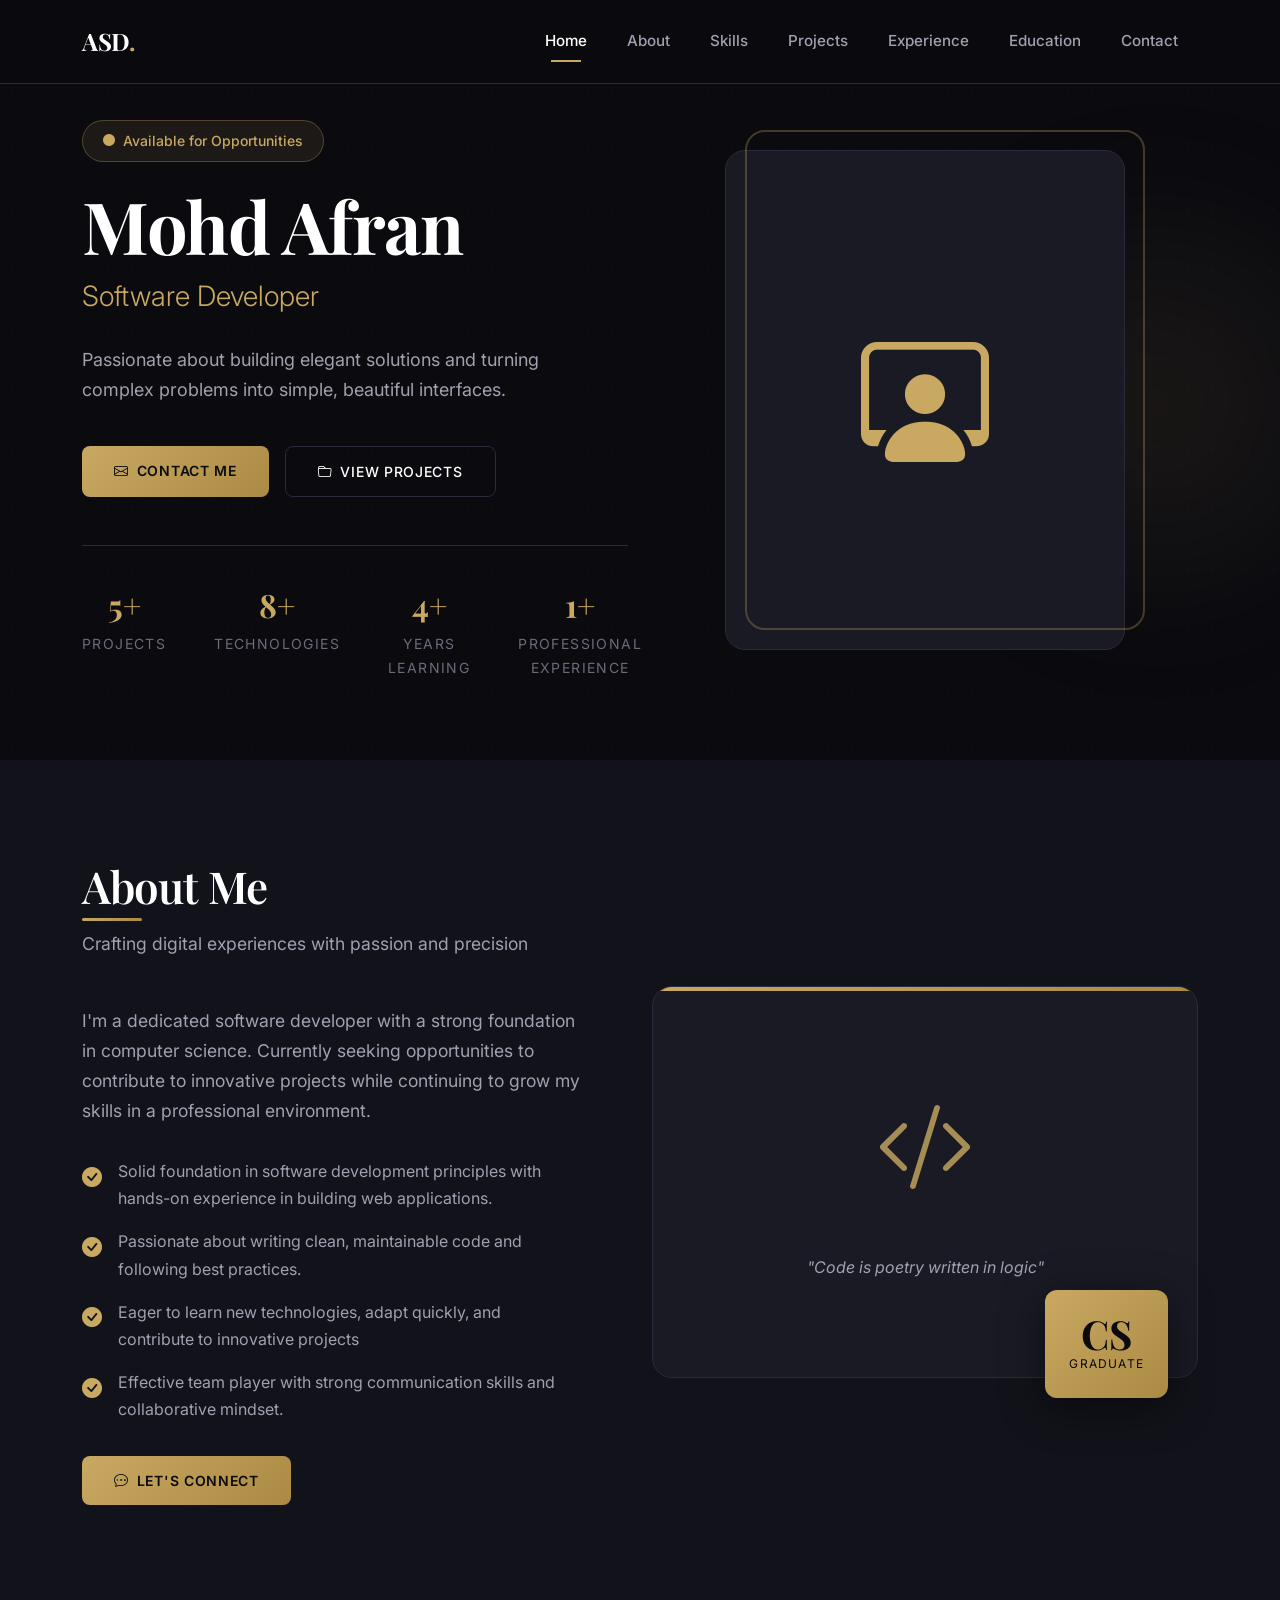
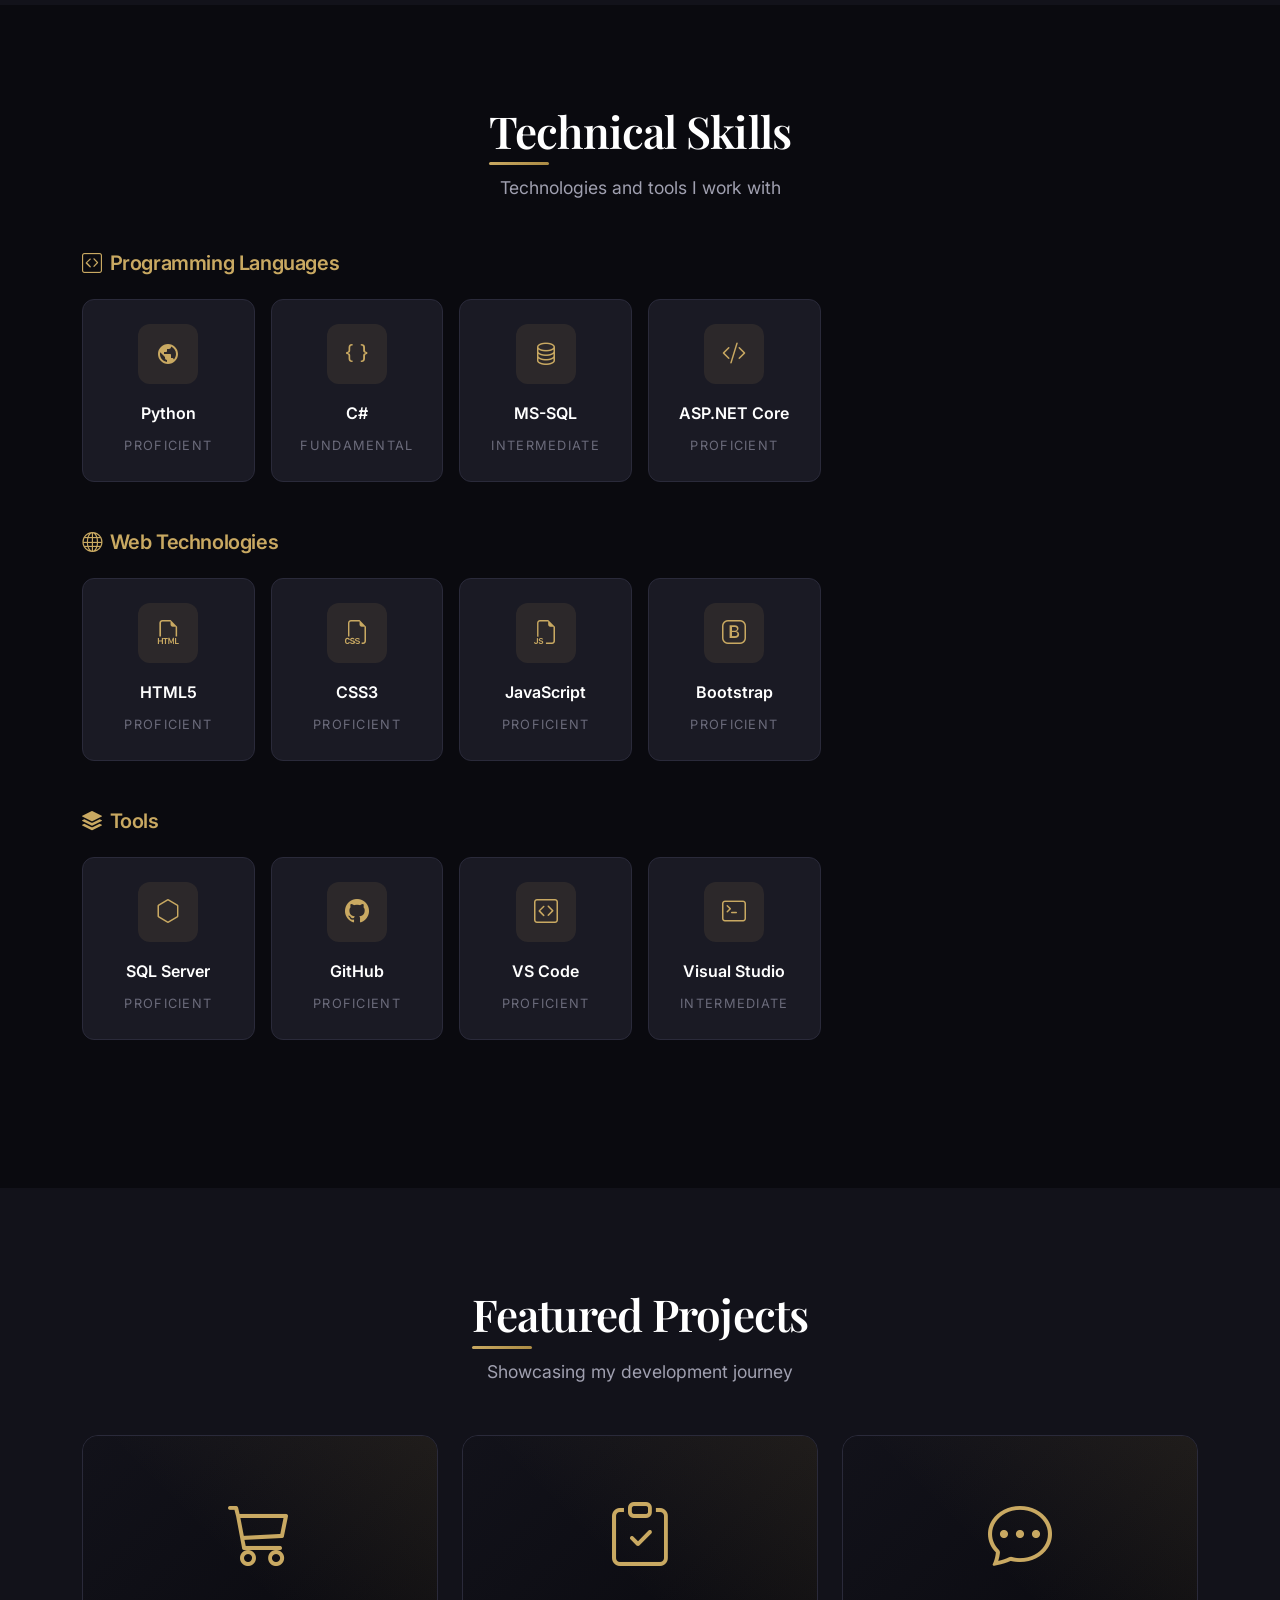
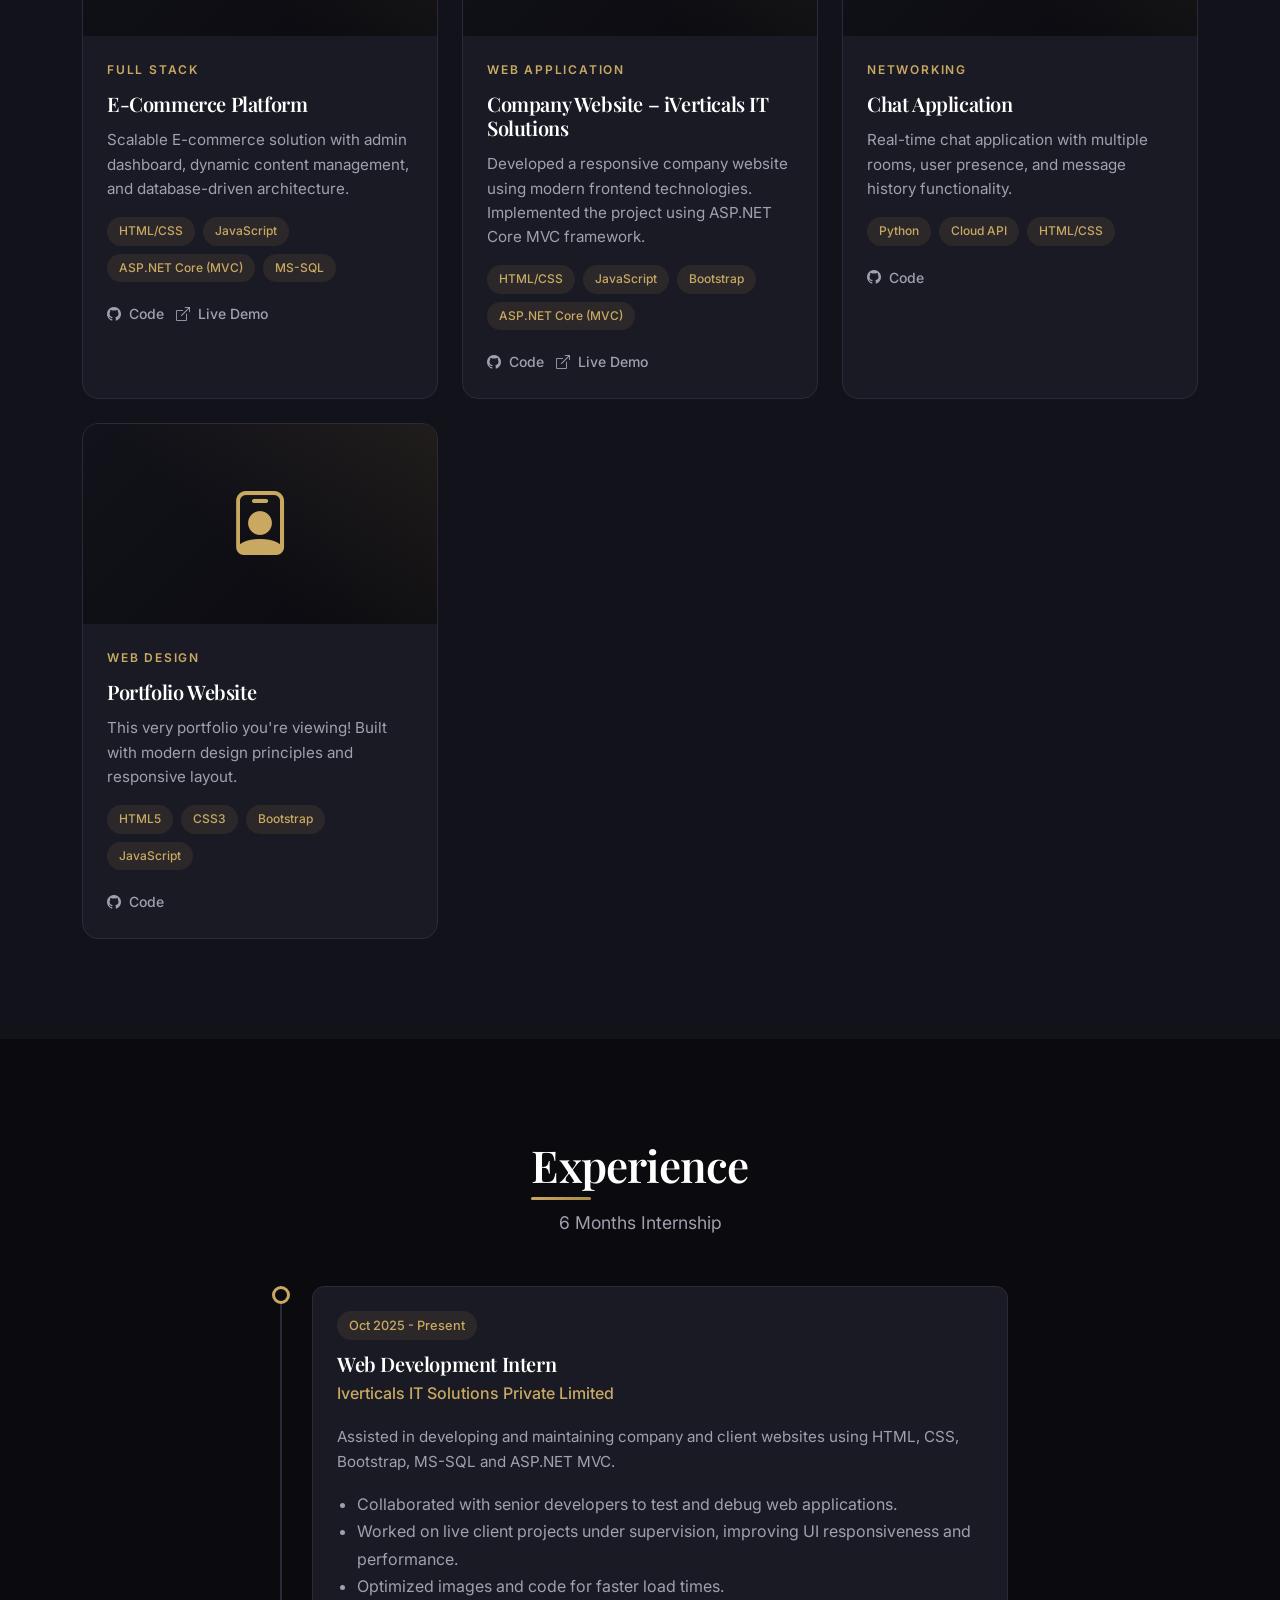
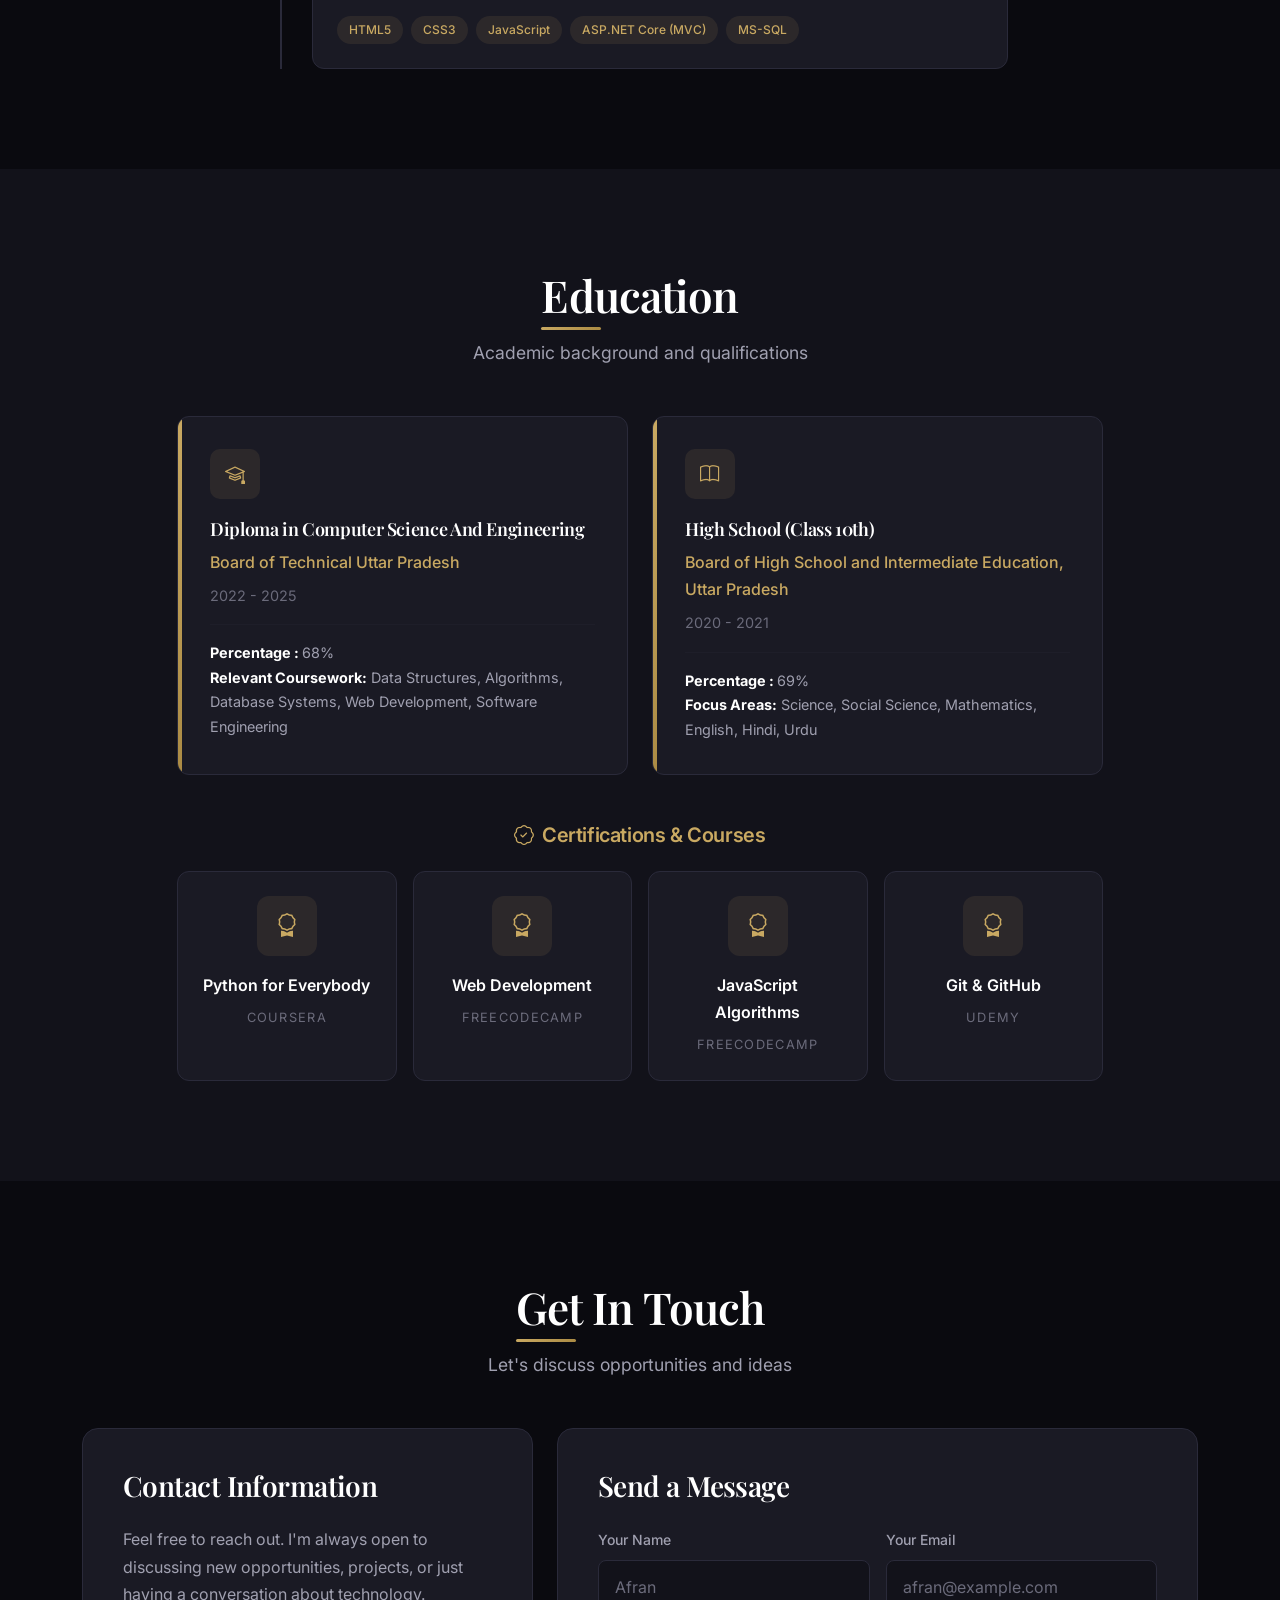
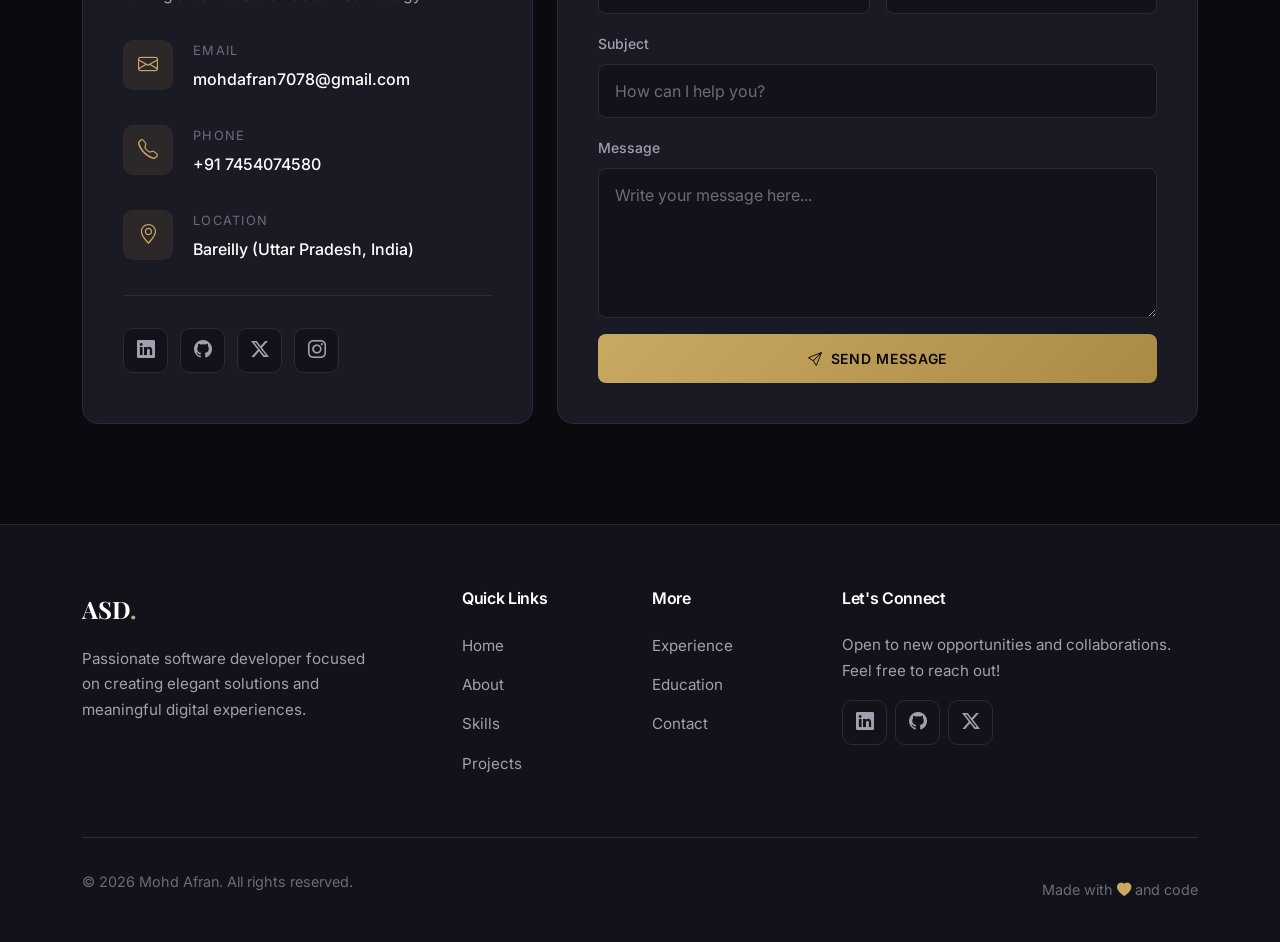
==== commit 30445369: "All detail correct" ====
--- a/index.html
+++ b/index.html
@@ -72,10 +72,18 @@
                                 </div>
                                 <div class="stat-item">
                                     <div class="stat-number">
-                                        10+
+                                        8+
                                     </div>
                                     <div class="stat-label">
                                         Technologies
+                                    </div>
+                                </div>
+                                <div class="stat-item">
+                                    <div class="stat-number">
+                                        4+
+                                    </div>
+                                    <div class="stat-label">
+                                        Years Learning
                                     </div>
                                 </div>
                                 <div class="stat-item">
@@ -83,7 +91,7 @@
                                         1+
                                     </div>
                                     <div class="stat-label">
-                                        Years Learning
+                                        Professional Experience
                                     </div>
                                 </div>
                             </div>
@@ -199,7 +207,7 @@
                         </div>
                         <div class="col-6 col-md-4 col-lg-2">
                             <div class="skill-card">
-                                <div class="skill-icon"><i class="bi bi-filetype-ASP"></i>
+                                <div class="skill-icon"><i class="bi bi-code-slash"></i>
                                 </div>
                                 <div class="skill-name">
                                     ASP.NET Core
@@ -337,15 +345,16 @@
                                     Full Stack
                                 </div>
                                 <h3 class="project-title">E-Commerce Platform</h3>
-                                <p class="project-description">A responsive e-commerce website with product catalog,
-                                    shopping cart, and user authentication features.</p>
+                                <p class="project-description">Scalable E-commerce solution with admin dashboard,
+                                    dynamic content management, and database-driven architecture.</p>
                                 <div class="project-tech"><span class="tech-tag">HTML/CSS</span> <span
-                                        class="tech-tag">JavaScript</span> <span class="tech-tag">Python</span> <span
-                                        class="tech-tag">SQLite</span>
-                                </div>
-                                <div class="project-links"><a href="#" class="project-link"> <i
-                                            class="bi bi-github"></i>Code </a> <a href="#" class="project-link"> <i
-                                            class="bi bi-box-arrow-up-right"></i>Live Demo </a>
+                                        class="tech-tag">JavaScript</span> <span class="tech-tag">ASP.NET Core
+                                        (MVC)</span> <span class="tech-tag">MS-SQL</span>
+                                </div>
+                                <div class="project-links">
+                                    <a href="#" class="project-link"> <i class="bi bi-github"></i>Code </a>
+                                    <a href="#" class="project-link"> <i class="bi bi-box-arrow-up-right"></i>Live Demo
+                                    </a>
                                 </div>
                             </div>
                         </div>
@@ -358,20 +367,23 @@
                                 <div class="project-category">
                                     Web Application
                                 </div>
-                                <h3 class="project-title">Task Management App</h3>
-                                <p class="project-description">A productivity application for managing tasks with
-                                    features like categories, deadlines, and progress tracking.</p>
-                                <div class="project-tech"><span class="tech-tag">React</span> <span
-                                        class="tech-tag">CSS</span> <span class="tech-tag">LocalStorage</span>
+                                <h3 class="project-title">Company Website – iVerticals IT Solutions</h3>
+                                <p class="project-description">Developed a responsive company website using modern
+                                    frontend technologies.
+                                    Implemented the project using ASP.NET Core MVC framework.</p>
+                                <div class="project-tech"><span class="tech-tag">HTML/CSS</span> <span
+                                        class="tech-tag">JavaScript</span> <span class="tech-tag">Bootstrap</span>
+                                    <span class="tech-tag">ASP.NET Core
+                                        (MVC)</span>
                                 </div>
                                 <div class="project-links"><a href="#" class="project-link"> <i
-                                            class="bi bi-github"></i>Code </a> <a href="#" class="project-link"> <i
-                                            class="bi bi-box-arrow-up-right"></i>Live Demo </a>
-                                </div>
-                            </div>
-                        </div>
-                    </div>
-                    <div class="col-lg-4 col-md-6 animate-on-scroll">
+                                            class="bi bi-github"></i>Code </a> <a href="https://iverticals.co.in/"
+                                        class="project-link"> <i class="bi bi-box-arrow-up-right"></i>Live Demo </a>
+                                </div>
+                            </div>
+                        </div>
+                    </div>
+                    <!-- <div class="col-lg-4 col-md-6 animate-on-scroll">
                         <div class="project-card">
                             <div class="project-image"><i class="bi bi-cloud-sun"></i>
                             </div>
@@ -411,7 +423,7 @@
                                 </div>
                             </div>
                         </div>
-                    </div>
+                    </div> -->
                     <div class="col-lg-4 col-md-6 animate-on-scroll">
                         <div class="project-card">
                             <div class="project-image"><i class="bi bi-chat-dots"></i>
@@ -423,8 +435,8 @@
                                 <h3 class="project-title">Chat Application</h3>
                                 <p class="project-description">Real-time chat application with multiple rooms, user
                                     presence, and message history functionality.</p>
-                                <div class="project-tech"><span class="tech-tag">Java</span> <span
-                                        class="tech-tag">Socket.io</span> <span class="tech-tag">MySQL</span>
+                                <div class="project-tech"><span class="tech-tag">Python</span> <span
+                                        class="tech-tag">Cloud API</span> <span class="tech-tag">HTML/CSS</span>
                                 </div>
                                 <div class="project-links"><a href="#" class="project-link"> <i
                                             class="bi bi-github"></i>Code </a>
@@ -460,12 +472,12 @@
             <div class="container">
                 <div class="text-center mb-5 animate-on-scroll">
                     <h2 class="section-title mx-auto">Experience</h2>
-                    <p class="section-subtitle">My professional journey so far</p>
+                    <p class="section-subtitle">6 Months Internship</p>
                 </div>
                 <div class="row justify-content-center">
                     <div class="col-lg-8">
                         <div class="timeline animate-on-scroll">
-                            <div class="timeline-item">
+                            <!-- <div class="timeline-item">
                                 <div class="timeline-dot"></div>
                                 <div class="timeline-content"><span class="timeline-date">Jan 2024 - Apr 2024</span>
                                     <h3 class="timeline-title">Software Development Intern</h3>
@@ -486,28 +498,32 @@
                                         <span class="tech-tag">Git</span>
                                     </div>
                                 </div>
-                            </div>
+                            </div> -->
                             <div class="timeline-item">
                                 <div class="timeline-dot"></div>
-                                <div class="timeline-content"><span class="timeline-date">Jun 2023 - Aug 2023</span>
+                                <div class="timeline-content"><span class="timeline-date">Oct 2025 - Present</span>
                                     <h3 class="timeline-title">Web Development Intern</h3>
-                                    <p class="timeline-company">Digital Creatives Agency</p>
-                                    <p class="timeline-description">Created landing pages and updated existing websites
-                                        for clients. Learned about responsive design principles and SEO best practices.
+                                    <p class="timeline-company">Iverticals IT Solutions Private Limited</p>
+                                    <p class="timeline-description">Assisted in developing and maintaining company and
+                                        client websites using HTML, CSS, Bootstrap, MS-SQL and ASP.NET MVC.
                                     </p>
                                     <ul
                                         style="color: var(--text-secondary); margin-bottom: 1rem; padding-left: 1.25rem;">
-                                        <li>Built 5+ responsive landing pages from design mockups</li>
-                                        <li>Implemented cross-browser compatible solutions</li>
-                                        <li>Optimized images and code for faster load times</li>
+                                        <li>Collaborated with senior developers to test and debug web applications.</li>
+                                        <li>Worked on live client projects under supervision, improving UI
+                                            responsiveness and
+                                            performance.</li>
+                                        <li>Optimized images and code for faster load times.</li>
                                     </ul>
                                     <div class="timeline-tech"><span class="tech-tag">HTML5</span> <span
-                                            class="tech-tag">CSS3</span> <span class="tech-tag">JavaScript</span> <span
-                                            class="tech-tag">WordPress</span>
-                                    </div>
-                                </div>
-                            </div>
-                            <div class="timeline-item">
+                                            class="tech-tag">CSS3</span> <span class="tech-tag">JavaScript</span>
+                                        <span class="tech-tag">ASP.NET Core (MVC)</span>
+                                        <span class="tech-tag">MS-SQL</span>
+
+                                    </div>
+                                </div>
+                            </div>
+                            <!-- <div class="timeline-item">
                                 <div class="timeline-dot"></div>
                                 <div class="timeline-content"><span class="timeline-date">2022 - Present</span>
                                     <h3 class="timeline-title">Freelance Projects</h3>
@@ -524,7 +540,7 @@
                                             class="tech-tag">JavaScript</span> <span class="tech-tag">Bootstrap</span>
                                     </div>
                                 </div>
-                            </div>
+                            </div> -->
                         </div>
                     </div>
                 </div>
@@ -541,12 +557,12 @@
                         <div class="education-card">
                             <div class="education-icon"><i class="bi bi-mortarboard"></i>
                             </div>
-                            <h3 class="education-degree">Bachelor of Science in Computer Science</h3>
-                            <p class="education-institution">State University of Technology</p>
-                            <p class="education-year">2020 - 2024</p>
+                            <h3 class="education-degree">Diploma in Computer Science And Engineering</h3>
+                            <p class="education-institution">Board of Technical Uttar Pradesh</p>
+                            <p class="education-year">2022 - 2025</p>
                             <hr style="border-color: var(--border-color); margin: 1rem 0;">
                             <p style="color: var(--text-secondary); font-size: 0.9rem; margin: 0;"><strong
-                                    style="color: var(--text-primary);">CGPA:</strong> 3.5/4.0<br><strong
+                                    style="color: var(--text-primary);">Percentage : </strong>68%<br><strong
                                     style="color: var(--text-primary);">Relevant Coursework:</strong> Data Structures,
                                 Algorithms, Database Systems, Web Development, Software Engineering</p>
                         </div>
@@ -555,14 +571,15 @@
                         <div class="education-card">
                             <div class="education-icon"><i class="bi bi-book"></i>
                             </div>
-                            <h3 class="education-degree">Diploma in Computer Applications</h3>
-                            <p class="education-institution">Technical Institute</p>
-                            <p class="education-year">2018 - 2020</p>
+                            <h3 class="education-degree">High School (Class 10th)</h3>
+                            <p class="education-institution">Board of High School and Intermediate Education, Uttar
+                                Pradesh</p>
+                            <p class="education-year">2020 - 2021</p>
                             <hr style="border-color: var(--border-color); margin: 1rem 0;">
                             <p style="color: var(--text-secondary); font-size: 0.9rem; margin: 0;"><strong
-                                    style="color: var(--text-primary);">Grade:</strong> Distinction<br><strong
-                                    style="color: var(--text-primary);">Focus Areas:</strong> Programming Fundamentals,
-                                Computer Networks, System Administration</p>
+                                    style="color: var(--text-primary);">Percentage : </strong>69%<br><strong
+                                    style="color: var(--text-primary);">Focus Areas:</strong> Science, Social Science,
+                                Mathematics, English, Hindi, Urdu</p>
                         </div>
                     </div>
                 </div>
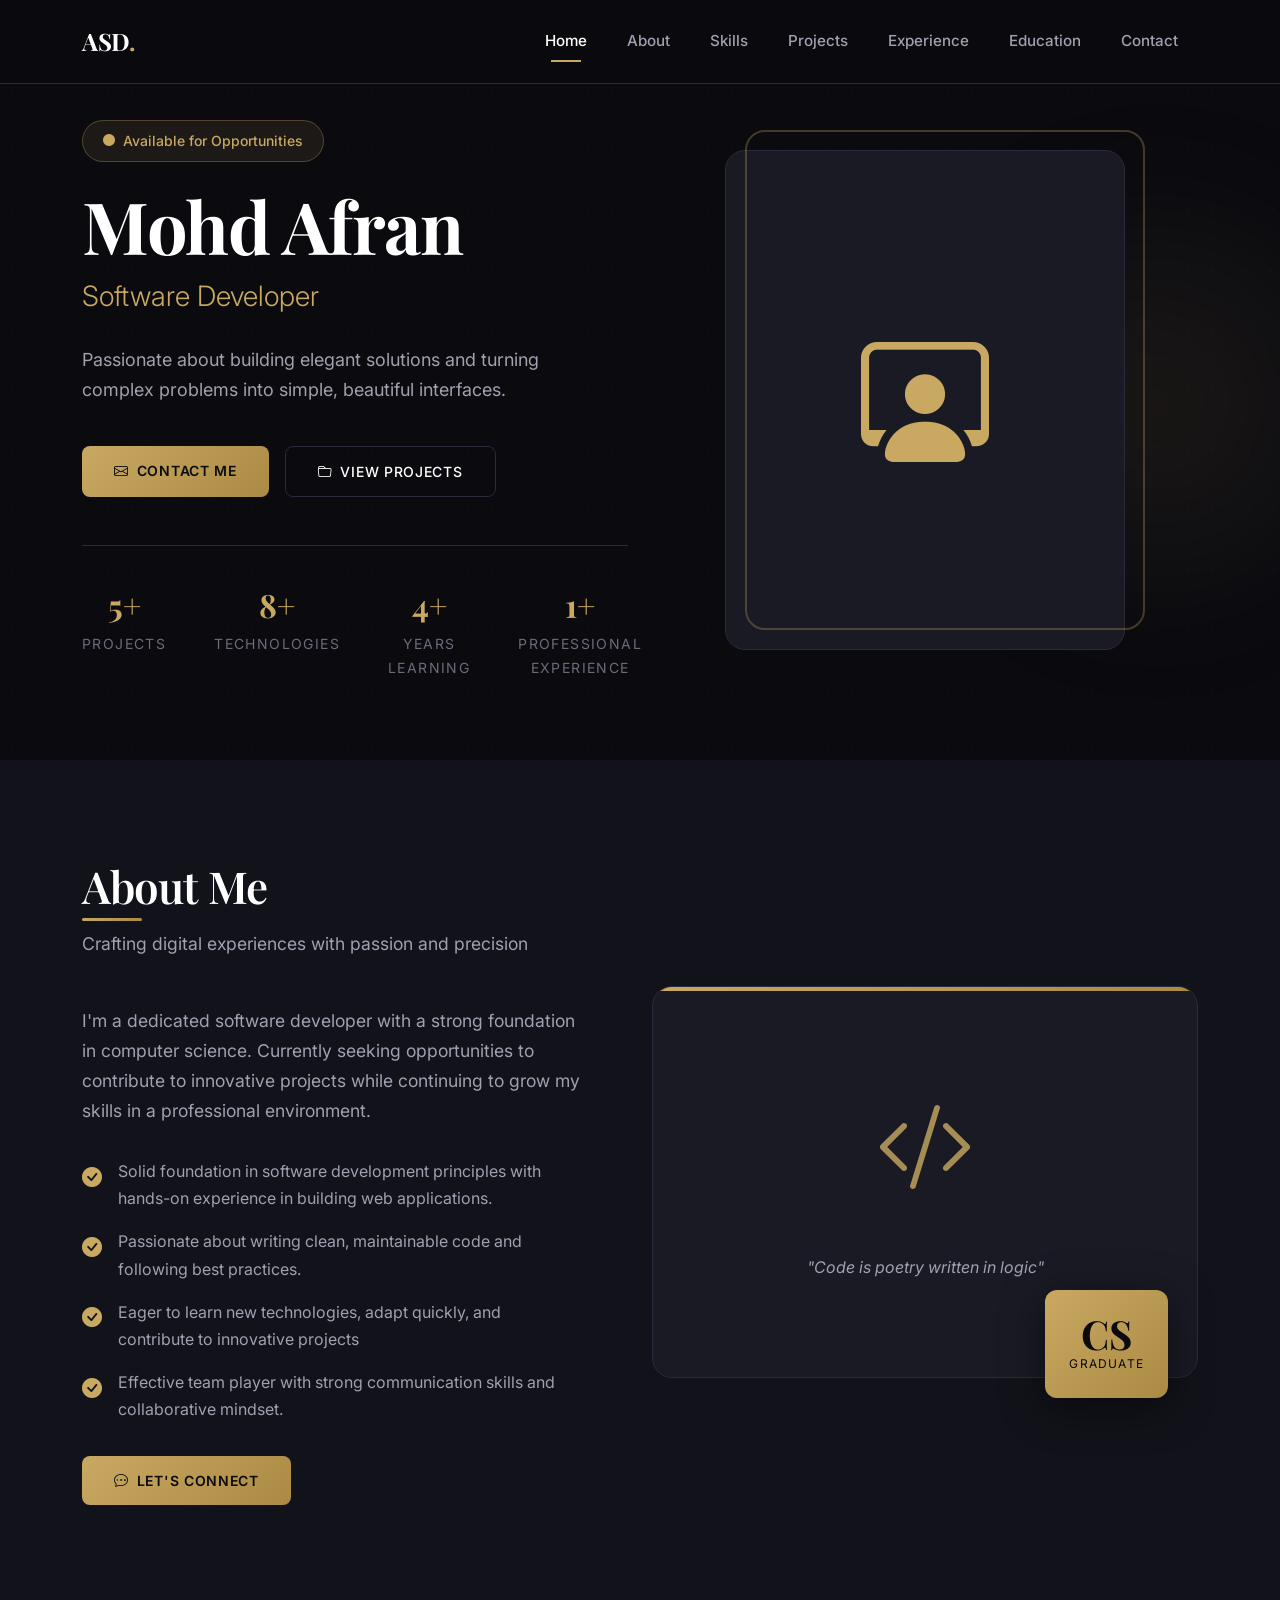
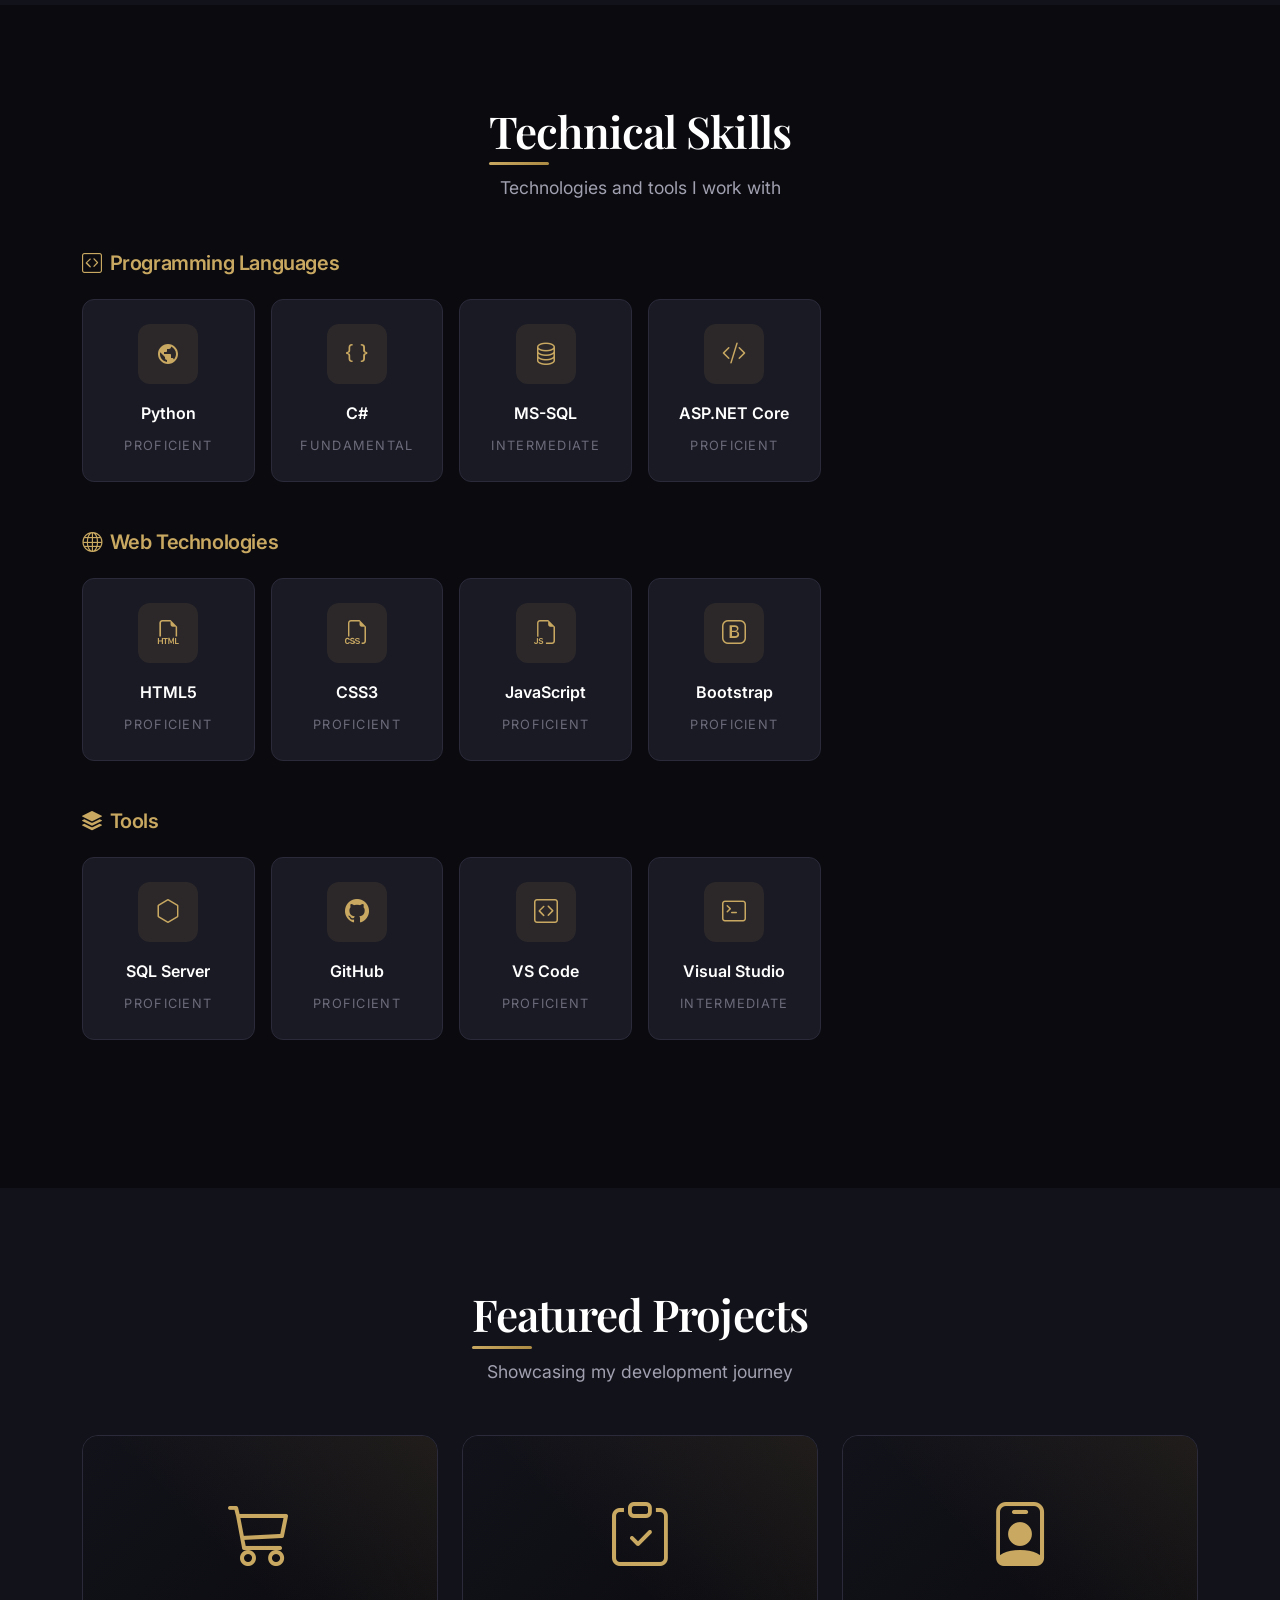
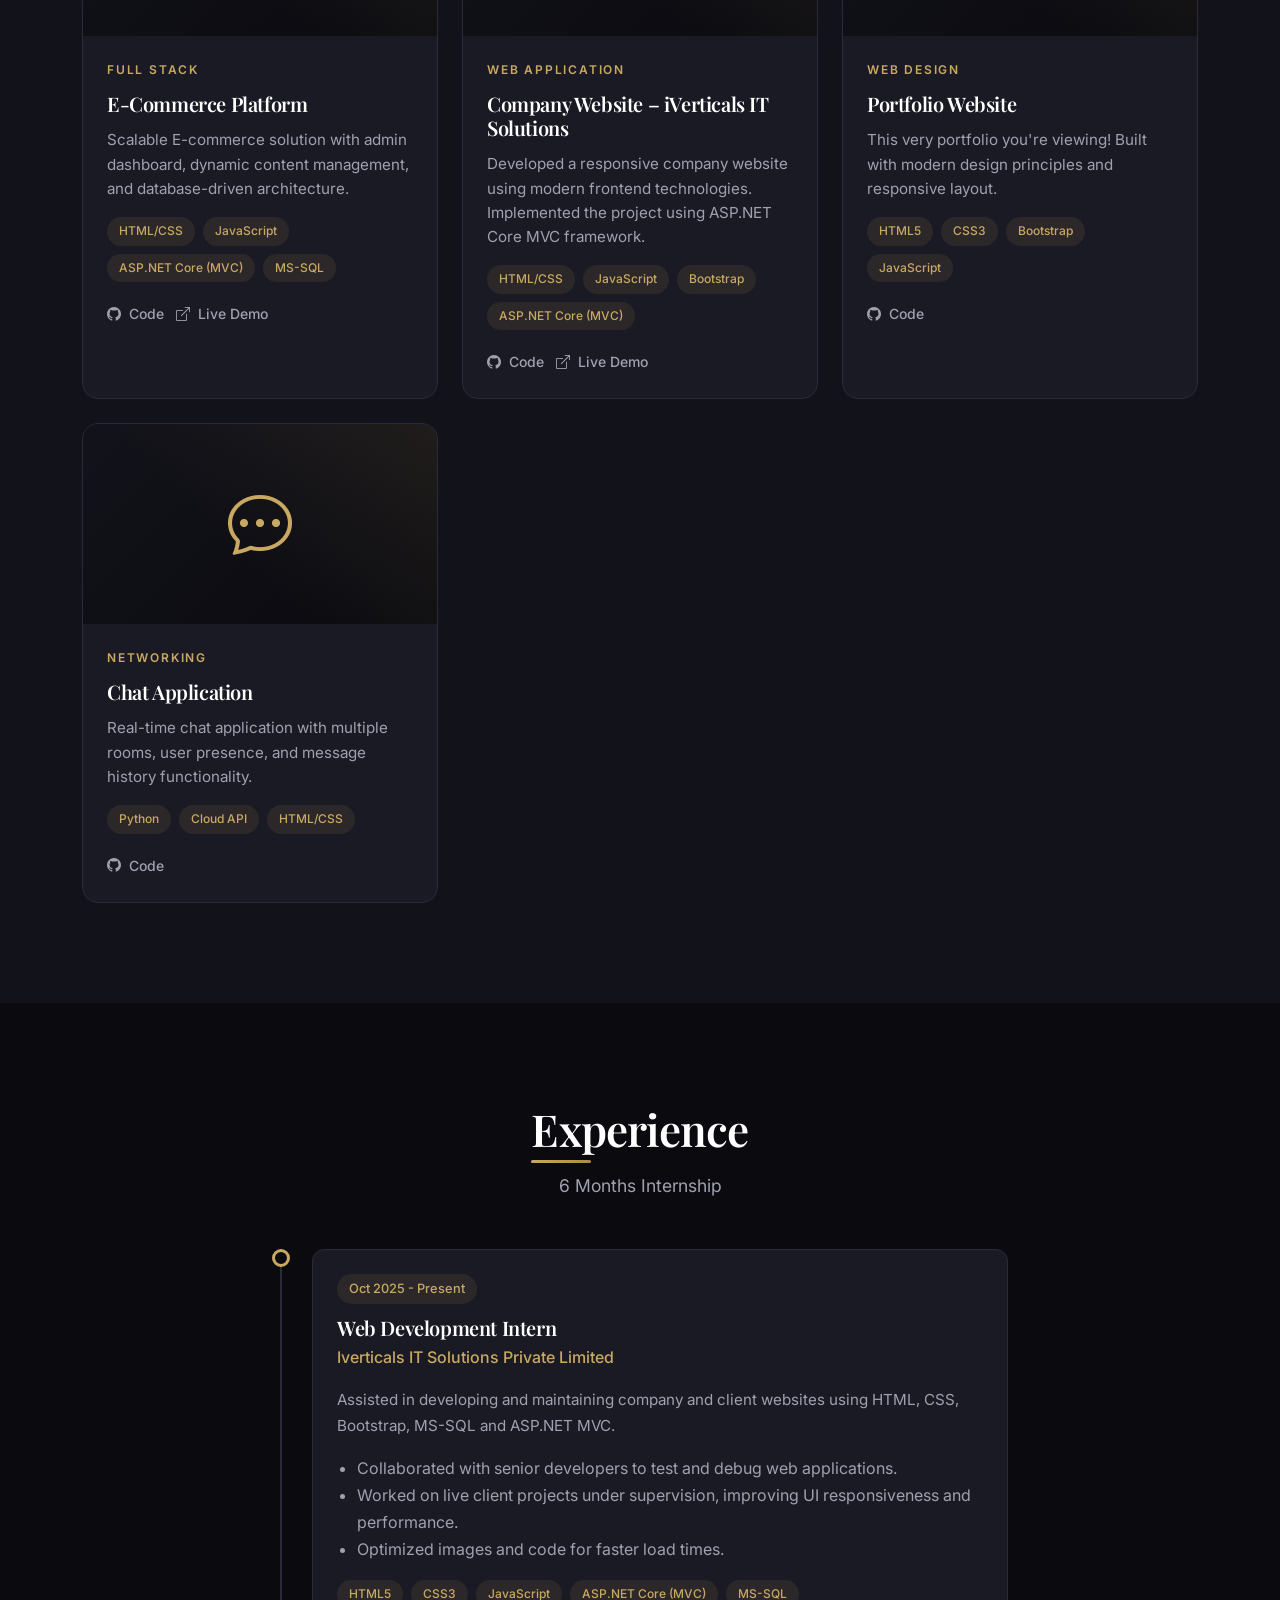
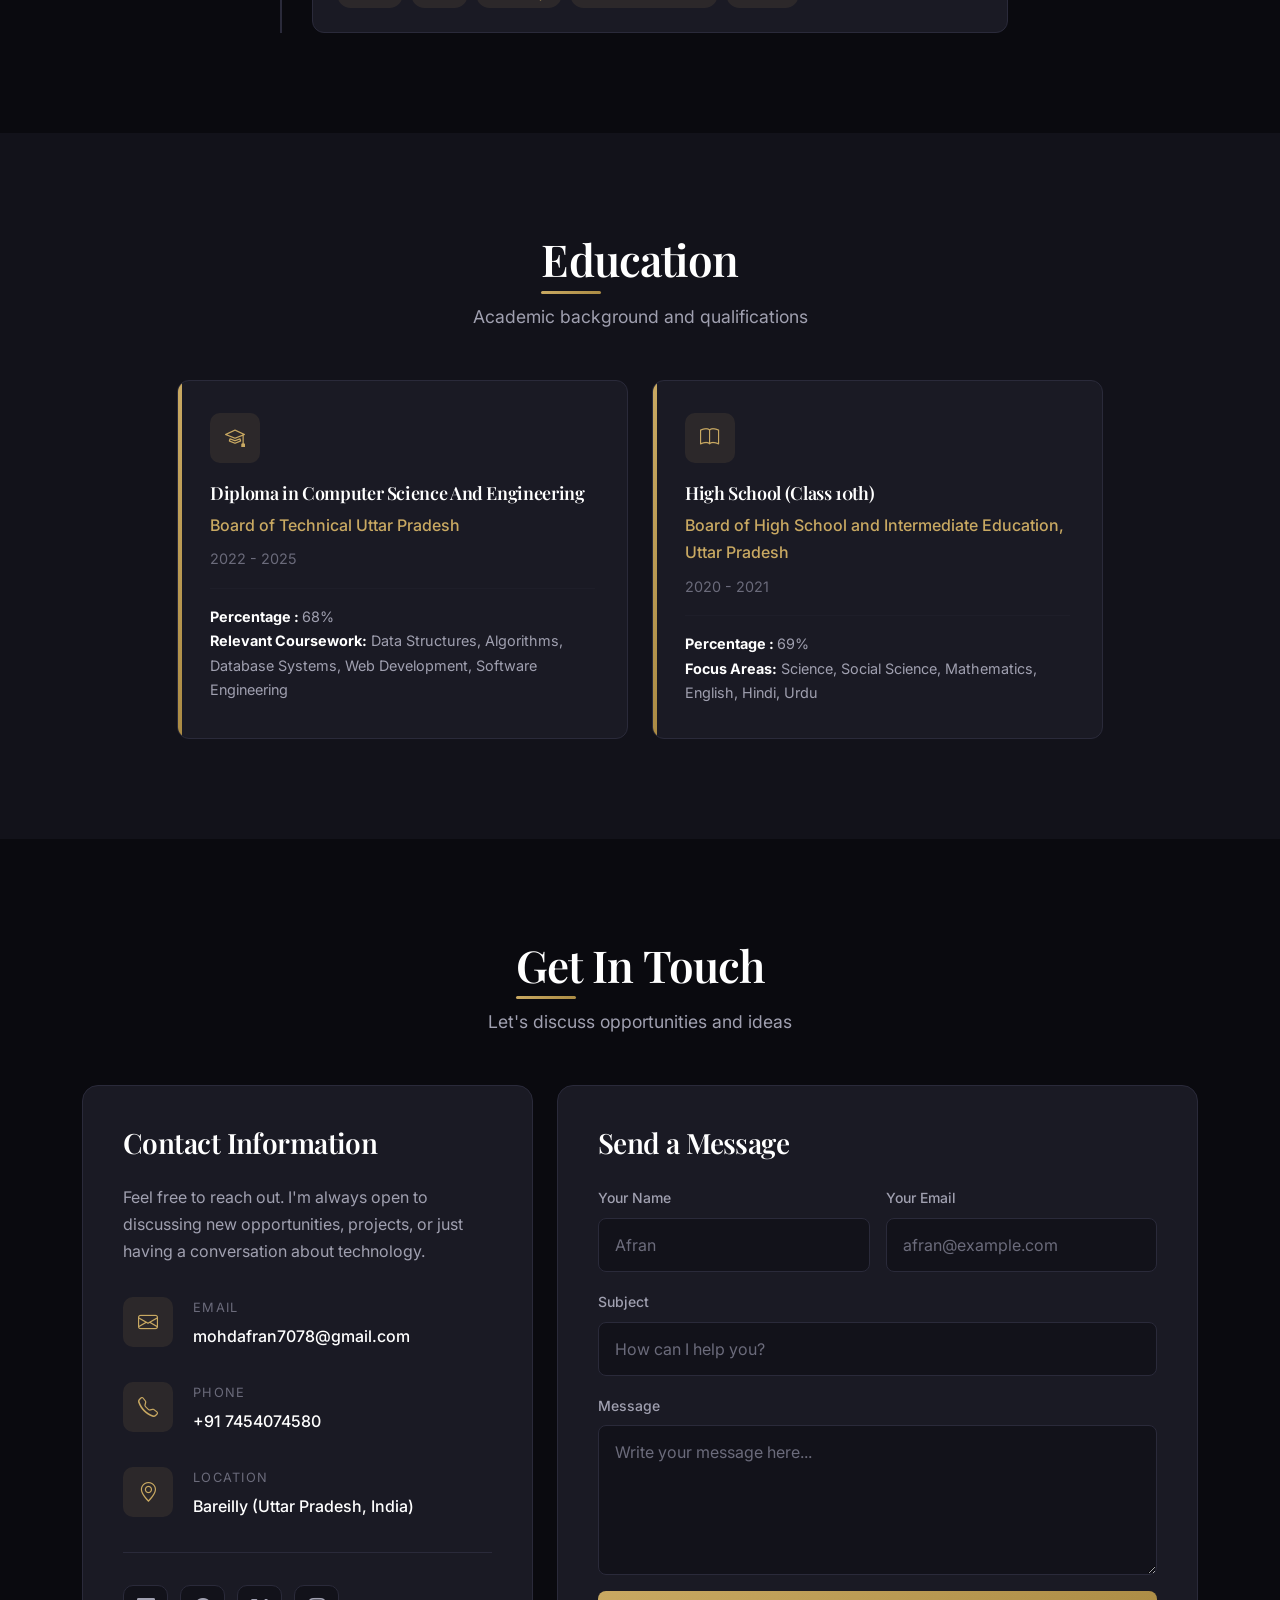
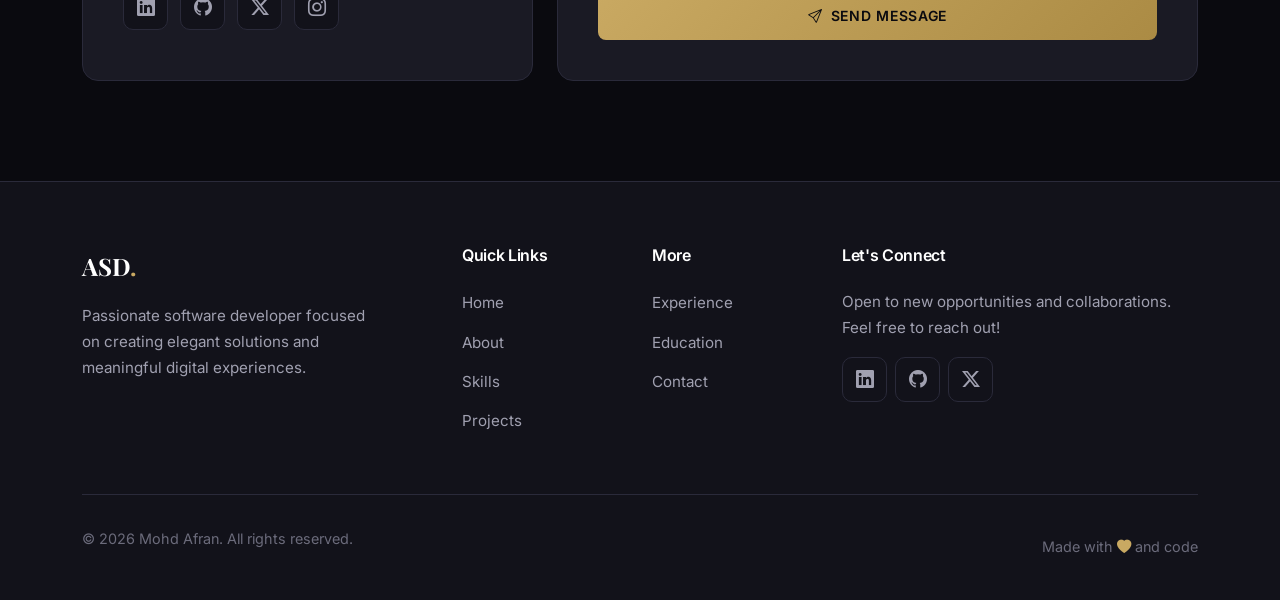
==== commit c289f120: "All detail correct" ====
--- a/index.html
+++ b/index.html
@@ -426,26 +426,6 @@
                     </div> -->
                     <div class="col-lg-4 col-md-6 animate-on-scroll">
                         <div class="project-card">
-                            <div class="project-image"><i class="bi bi-chat-dots"></i>
-                            </div>
-                            <div class="project-content">
-                                <div class="project-category">
-                                    Networking
-                                </div>
-                                <h3 class="project-title">Chat Application</h3>
-                                <p class="project-description">Real-time chat application with multiple rooms, user
-                                    presence, and message history functionality.</p>
-                                <div class="project-tech"><span class="tech-tag">Python</span> <span
-                                        class="tech-tag">Cloud API</span> <span class="tech-tag">HTML/CSS</span>
-                                </div>
-                                <div class="project-links"><a href="#" class="project-link"> <i
-                                            class="bi bi-github"></i>Code </a>
-                                </div>
-                            </div>
-                        </div>
-                    </div>
-                    <div class="col-lg-4 col-md-6 animate-on-scroll">
-                        <div class="project-card">
                             <div class="project-image"><i class="bi bi-person-badge"></i>
                             </div>
                             <div class="project-content">
@@ -465,6 +445,27 @@
                             </div>
                         </div>
                     </div>
+                    <div class="col-lg-4 col-md-6 animate-on-scroll">
+                        <div class="project-card">
+                            <div class="project-image"><i class="bi bi-chat-dots"></i>
+                            </div>
+                            <div class="project-content">
+                                <div class="project-category">
+                                    Networking
+                                </div>
+                                <h3 class="project-title">Chat Application</h3>
+                                <p class="project-description">Real-time chat application with multiple rooms, user
+                                    presence, and message history functionality.</p>
+                                <div class="project-tech"><span class="tech-tag">Python</span> <span
+                                        class="tech-tag">Cloud API</span> <span class="tech-tag">HTML/CSS</span>
+                                </div>
+                                <div class="project-links"><a href="#" class="project-link"> <i
+                                            class="bi bi-github"></i>Code </a>
+                                </div>
+                            </div>
+                        </div>
+                    </div>
+
                 </div>
             </div>
         </section><!-- Experience Section -->
@@ -583,7 +584,7 @@
                         </div>
                     </div>
                 </div>
-                <div class="row g-4 justify-content-center mt-4">
+                <!-- <div class="row g-4 justify-content-center mt-4">
                     <div class="col-lg-10">
                         <div class="animate-on-scroll">
                             <h3 class="skill-category-title text-center mb-4"><i
@@ -640,7 +641,7 @@
                             </div>
                         </div>
                     </div>
-                </div>
+                </div> -->
             </div>
         </section><!-- Contact Section -->
         <section id="contact" class="section">
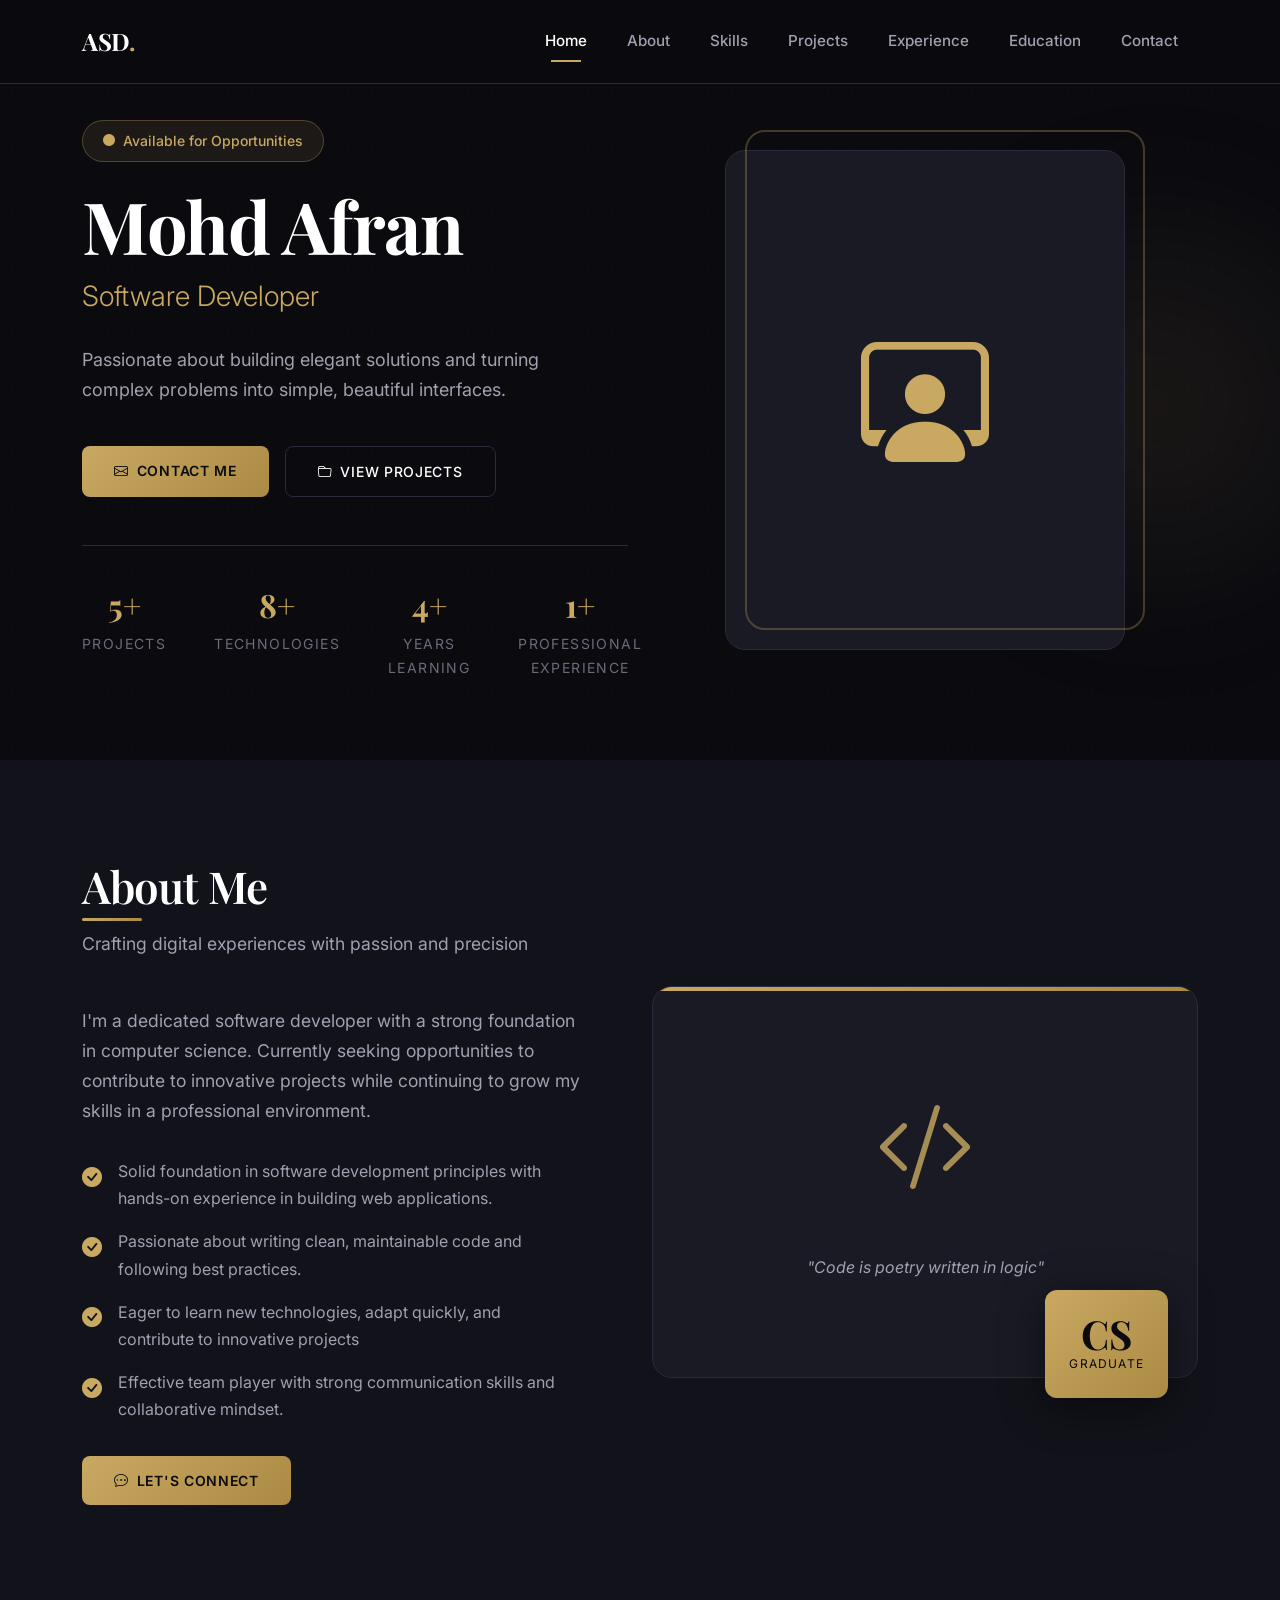
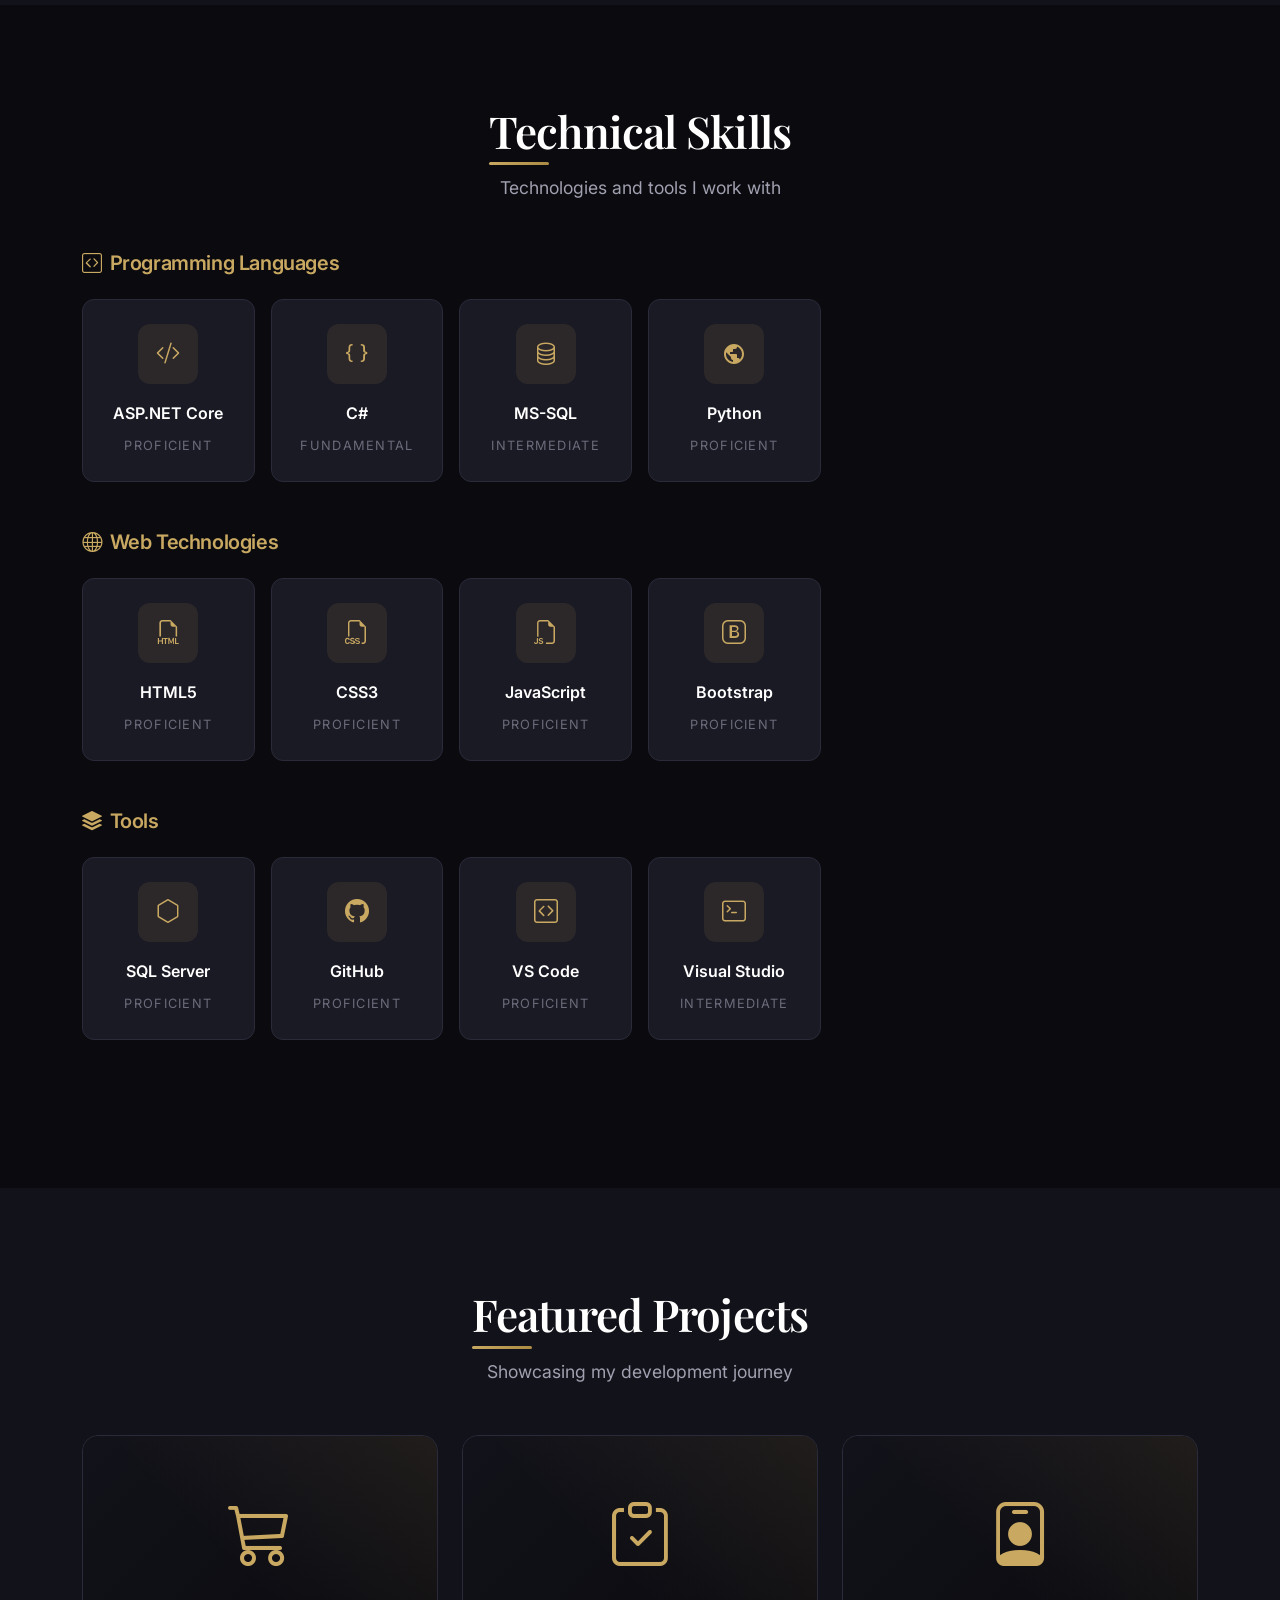
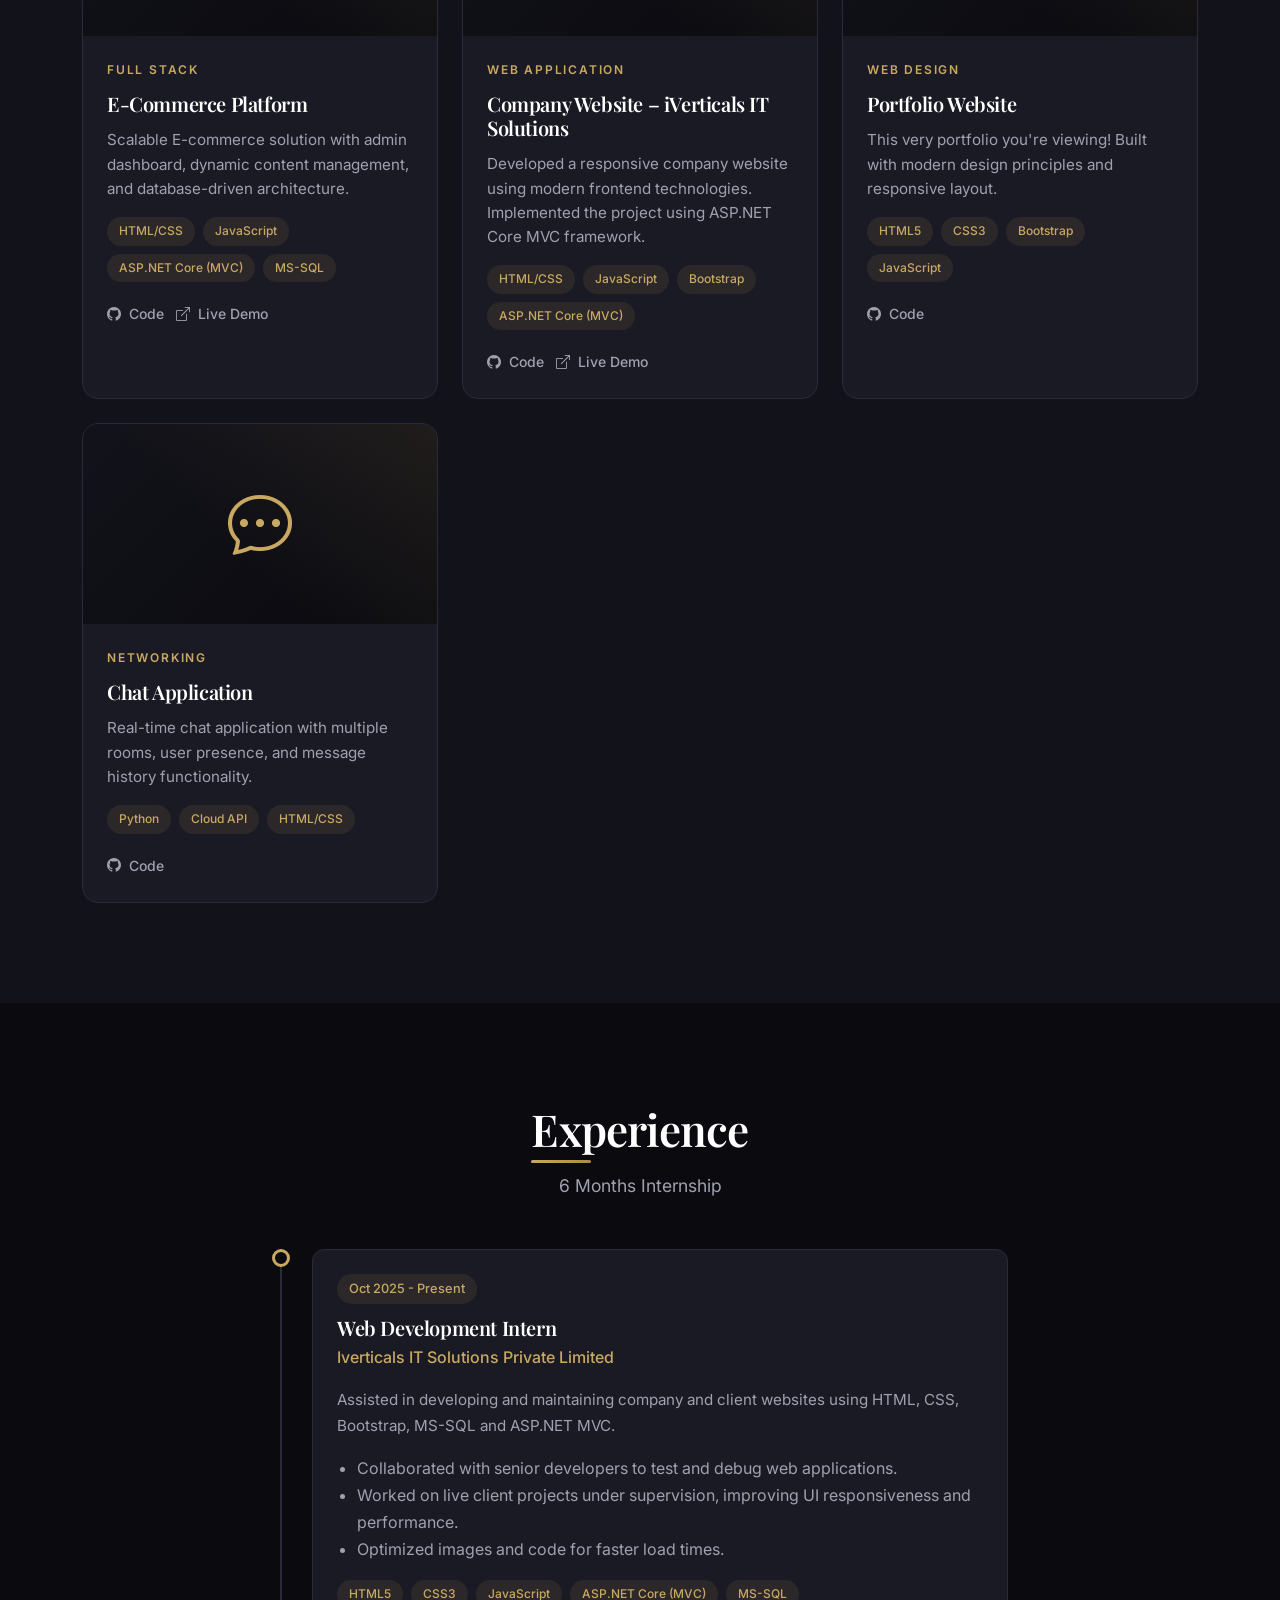
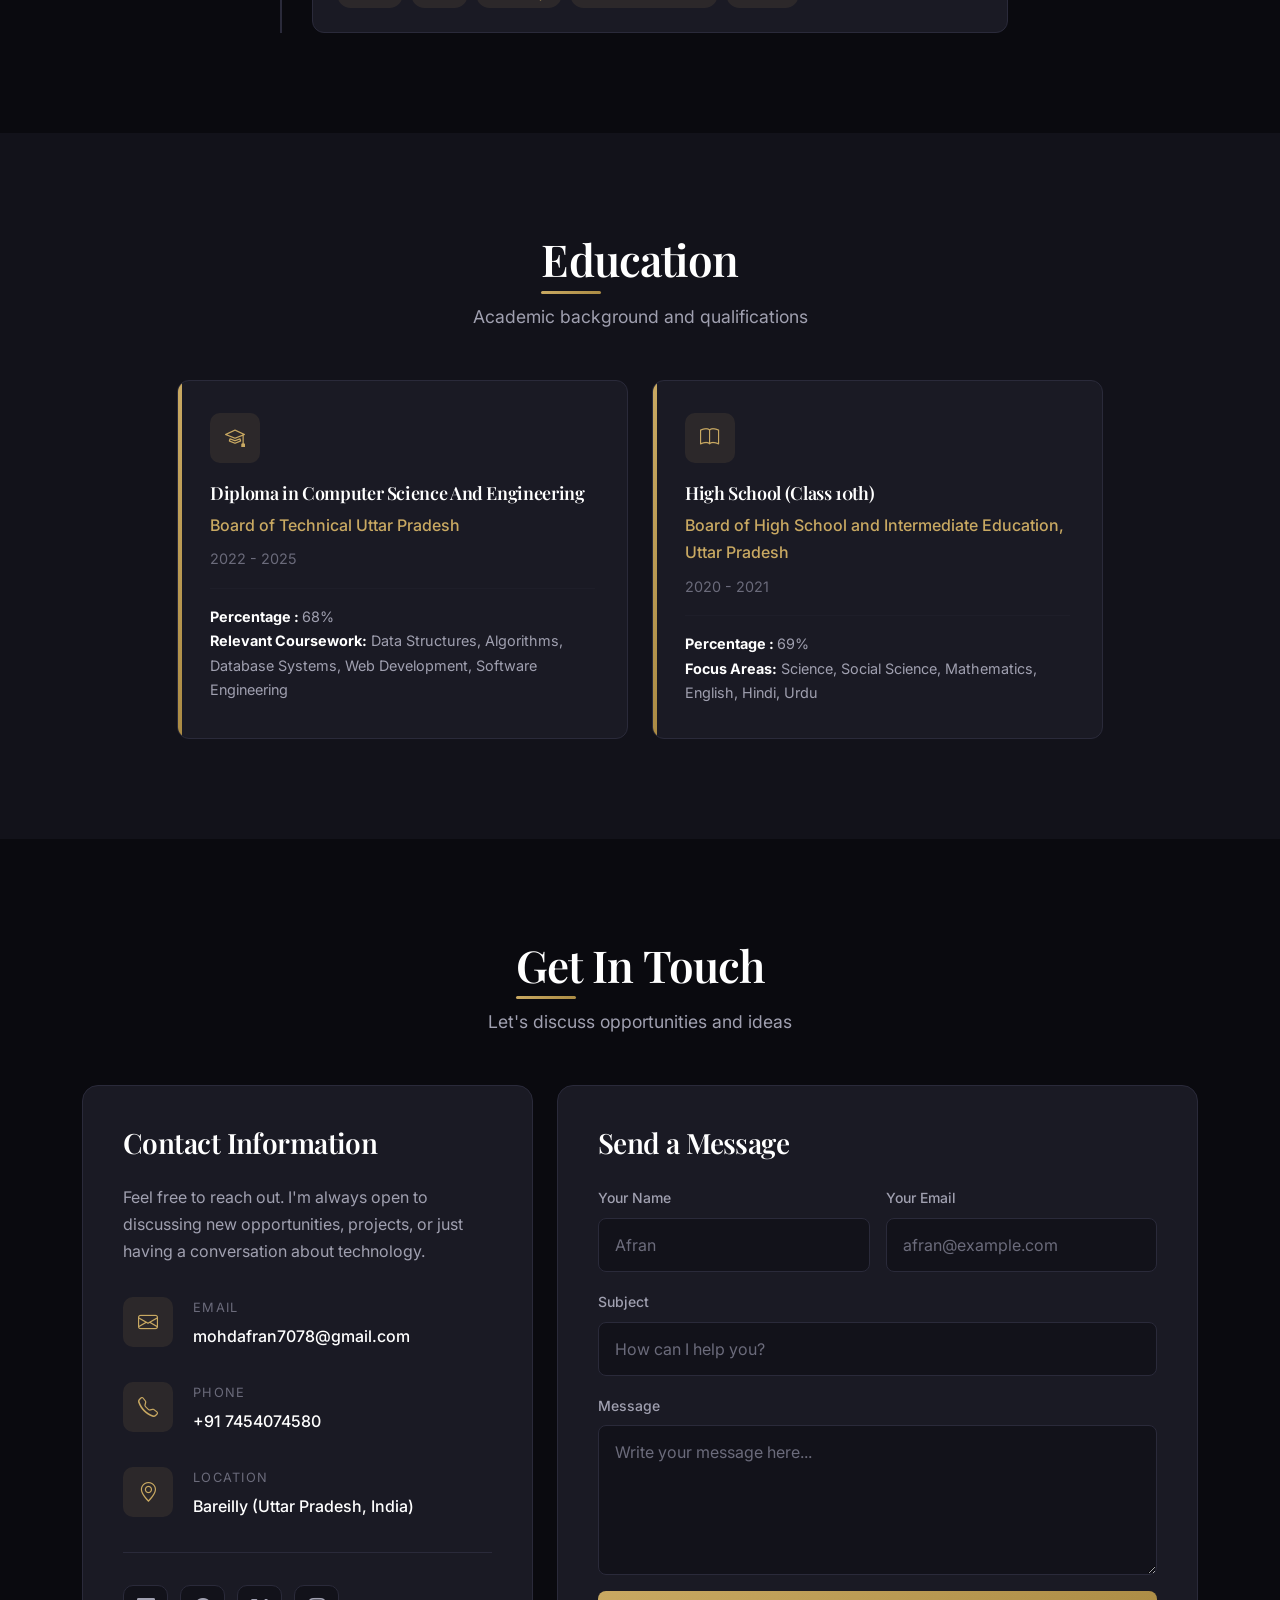
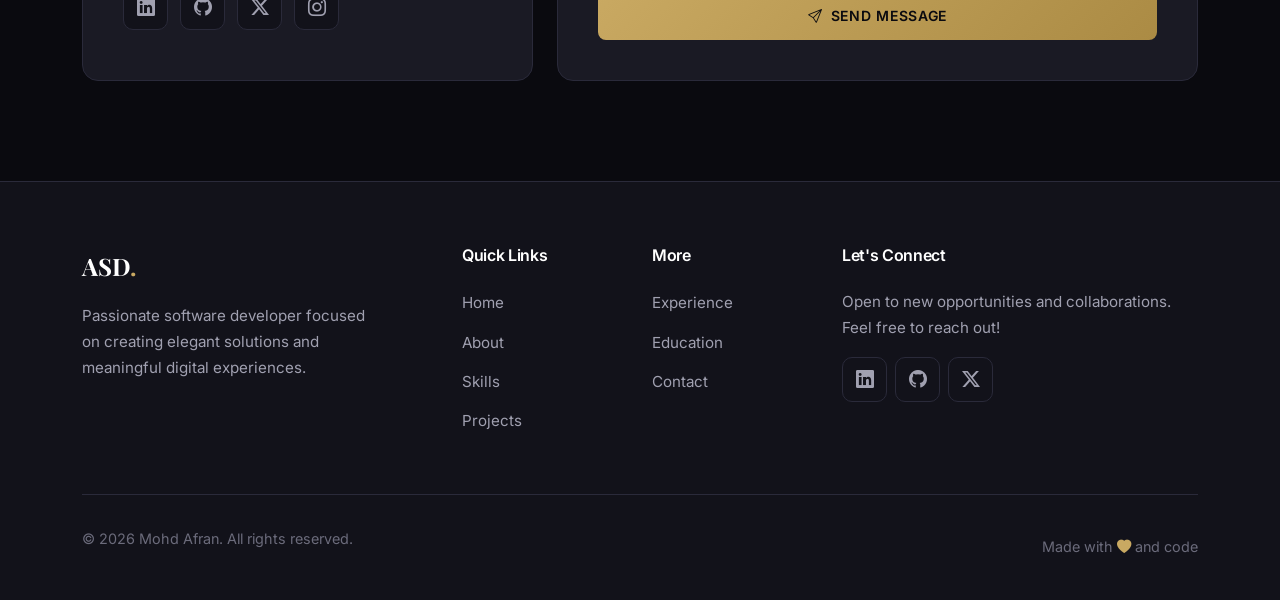
==== commit 0ab71f08: "all update" ====
--- a/index.html
+++ b/index.html
@@ -166,6 +166,42 @@
                     <div class="row g-3">
                         <div class="col-6 col-md-4 col-lg-2">
                             <div class="skill-card">
+                                <div class="skill-icon"><i class="bi bi-code-slash"></i>
+                                </div>
+                                <div class="skill-name">
+                                    ASP.NET Core
+                                </div>
+                                <div class="skill-level">
+                                    Proficient
+                                </div>
+                            </div>
+                        </div>
+                        <div class="col-6 col-md-4 col-lg-2">
+                            <div class="skill-card">
+                                <div class="skill-icon"><i class="bi bi-braces"></i>
+                                </div>
+                                <div class="skill-name">
+                                    C#
+                                </div>
+                                <div class="skill-level">
+                                    Fundamental
+                                </div>
+                            </div>
+                        </div>
+                        <div class="col-6 col-md-4 col-lg-2">
+                            <div class="skill-card">
+                                <div class="skill-icon"><i class="bi bi-database"></i>
+                                </div>
+                                <div class="skill-name">
+                                    MS-SQL
+                                </div>
+                                <div class="skill-level">
+                                    Intermediate
+                                </div>
+                            </div>
+                        </div>
+                        <div class="col-6 col-md-4 col-lg-2">
+                            <div class="skill-card">
                                 <div class="skill-icon">
                                     <svg xmlns="http://www.w3.org/2000/svg" width="24" height="24" viewbox="0 0 24 24"
                                         fill="currentColor">
@@ -175,42 +211,6 @@
                                 </div>
                                 <div class="skill-name">
                                     Python
-                                </div>
-                                <div class="skill-level">
-                                    Proficient
-                                </div>
-                            </div>
-                        </div>
-                        <div class="col-6 col-md-4 col-lg-2">
-                            <div class="skill-card">
-                                <div class="skill-icon"><i class="bi bi-braces"></i>
-                                </div>
-                                <div class="skill-name">
-                                    C#
-                                </div>
-                                <div class="skill-level">
-                                    Fundamental
-                                </div>
-                            </div>
-                        </div>
-                        <div class="col-6 col-md-4 col-lg-2">
-                            <div class="skill-card">
-                                <div class="skill-icon"><i class="bi bi-database"></i>
-                                </div>
-                                <div class="skill-name">
-                                    MS-SQL
-                                </div>
-                                <div class="skill-level">
-                                    Intermediate
-                                </div>
-                            </div>
-                        </div>
-                        <div class="col-6 col-md-4 col-lg-2">
-                            <div class="skill-card">
-                                <div class="skill-icon"><i class="bi bi-code-slash"></i>
-                                </div>
-                                <div class="skill-name">
-                                    ASP.NET Core
                                 </div>
                                 <div class="skill-level">
                                     Proficient
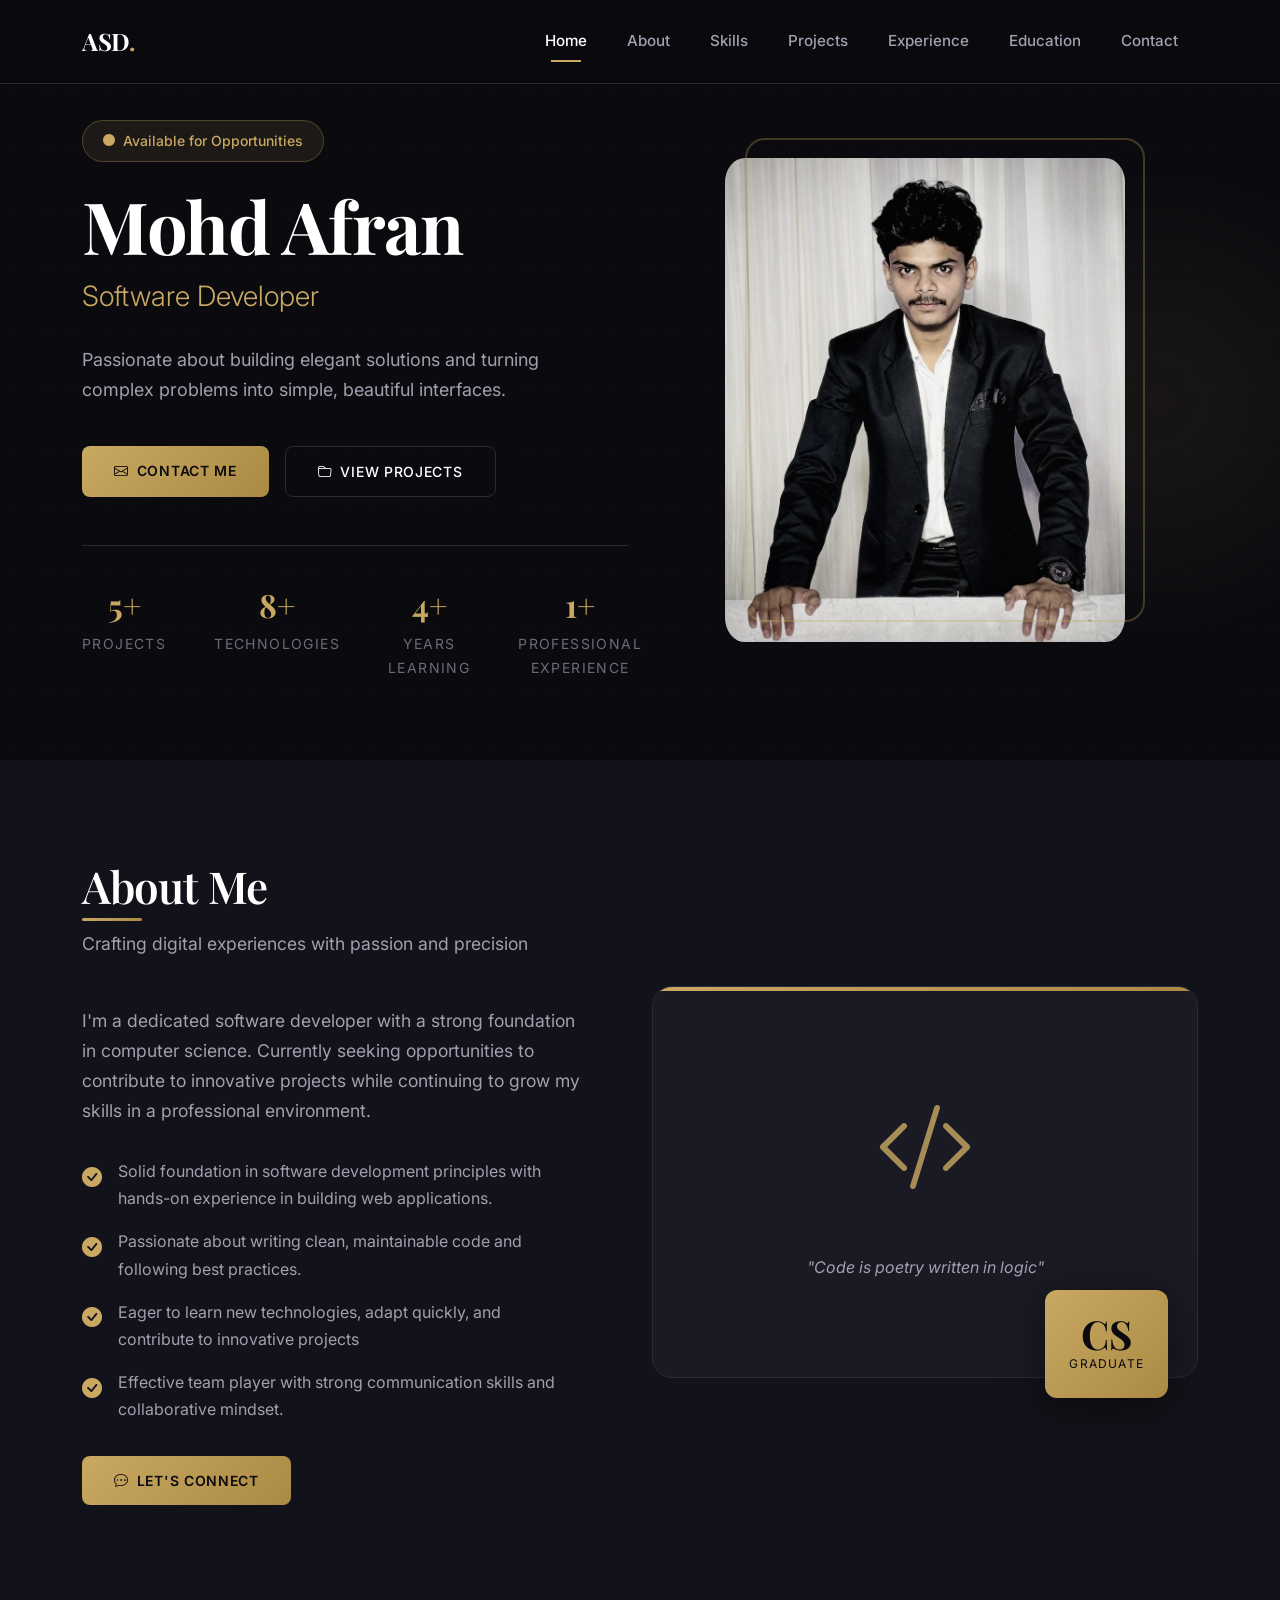
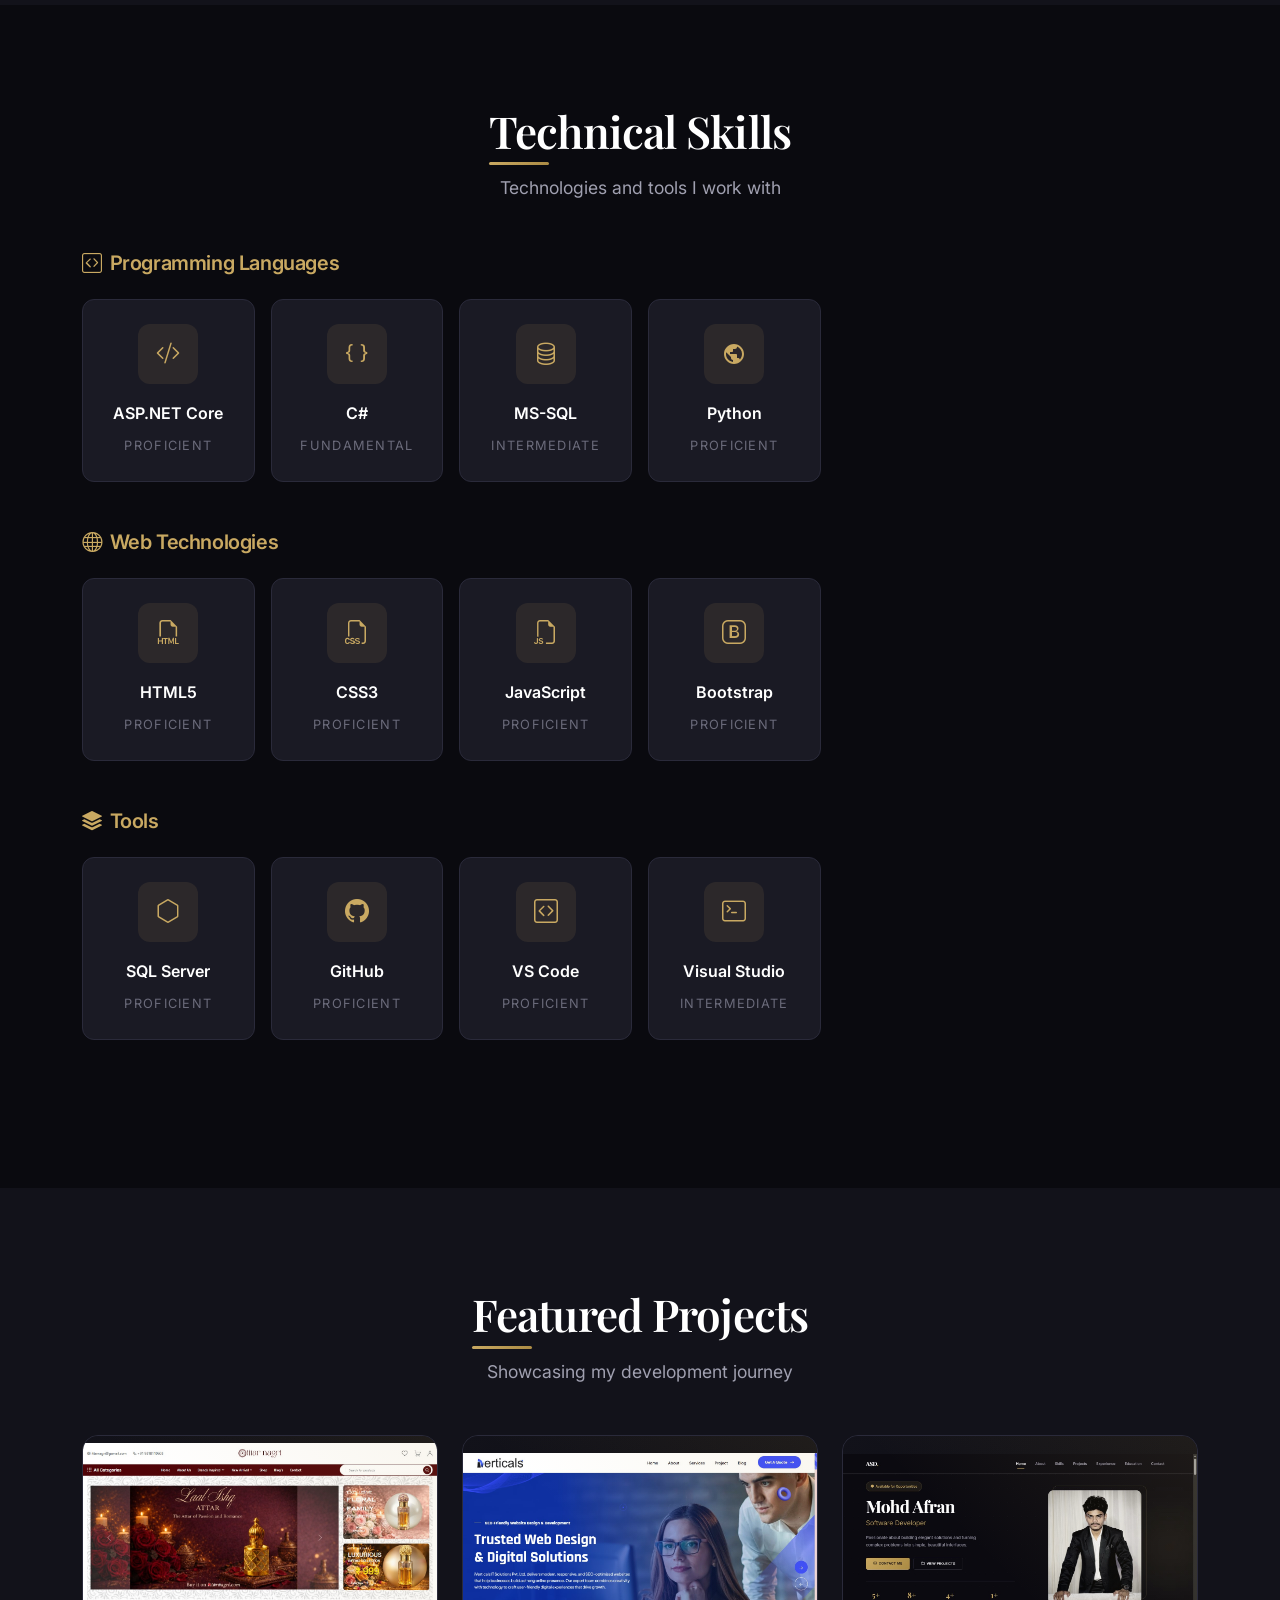
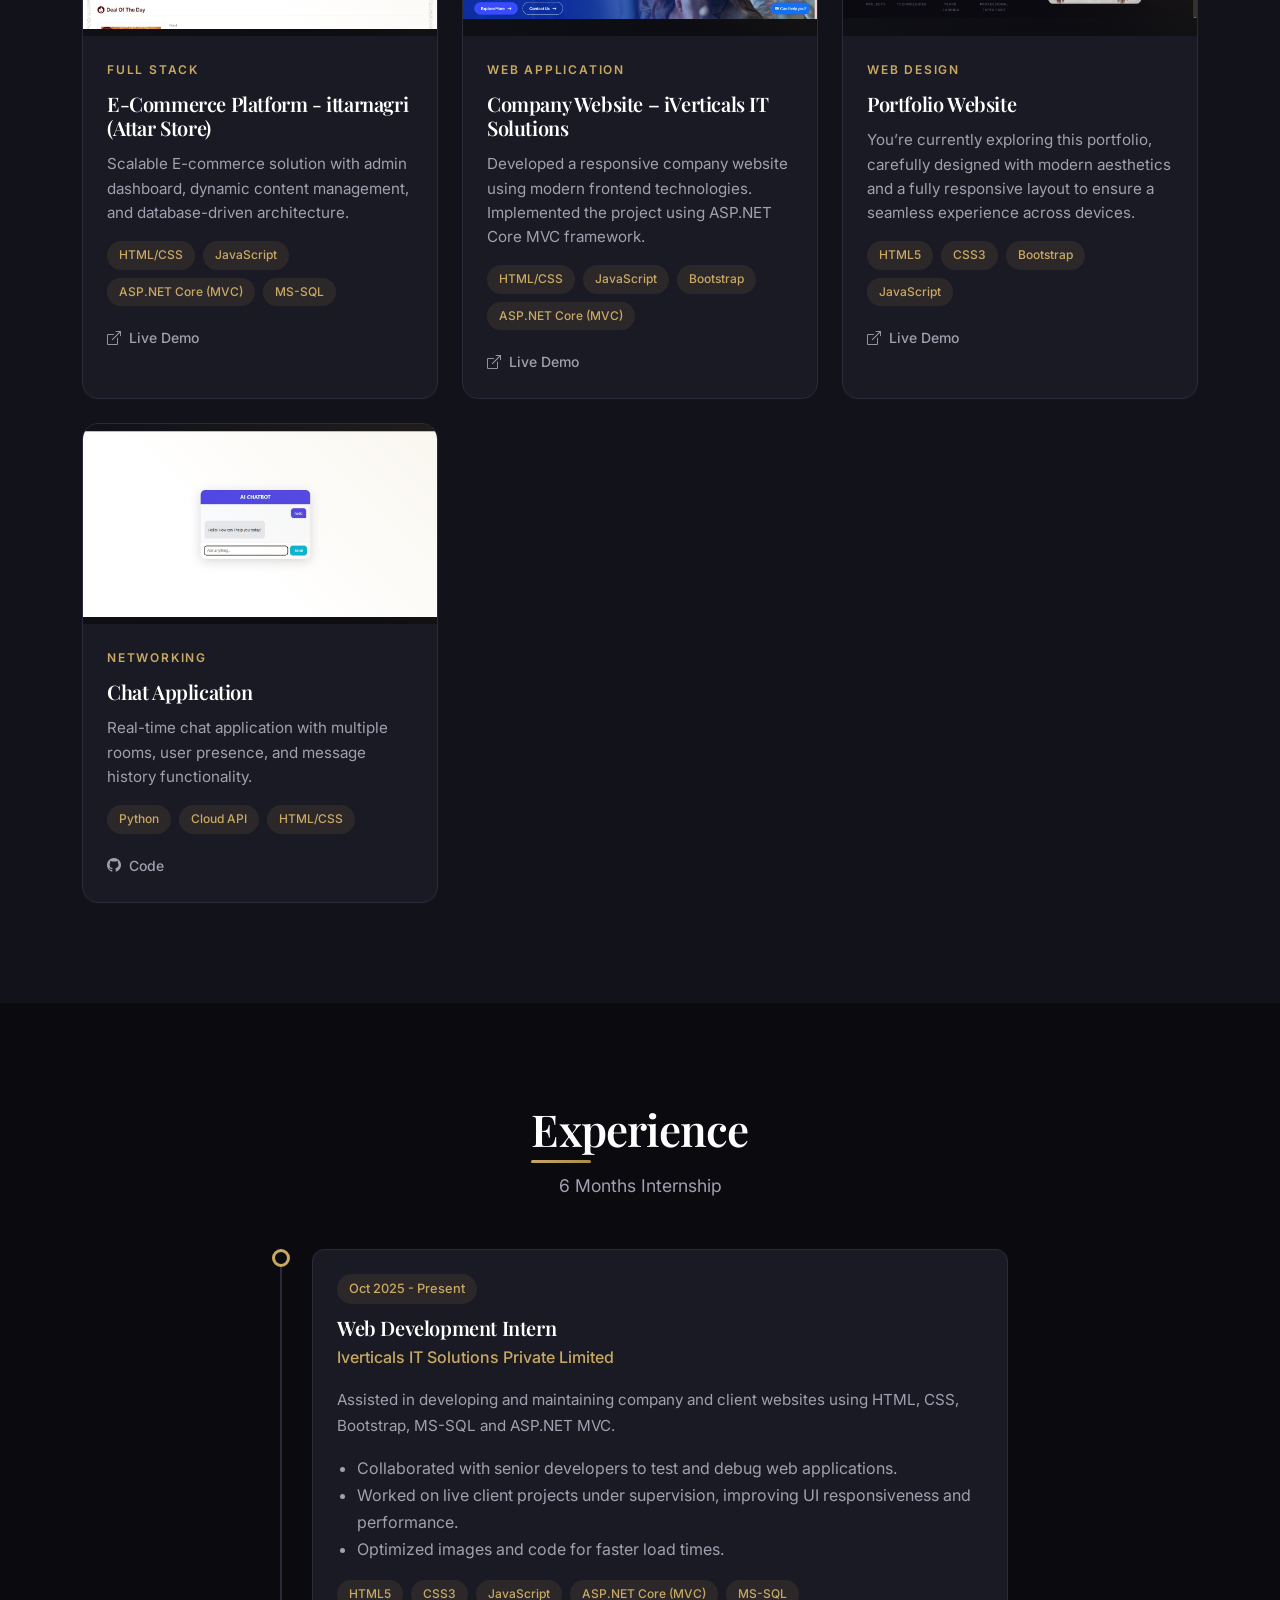
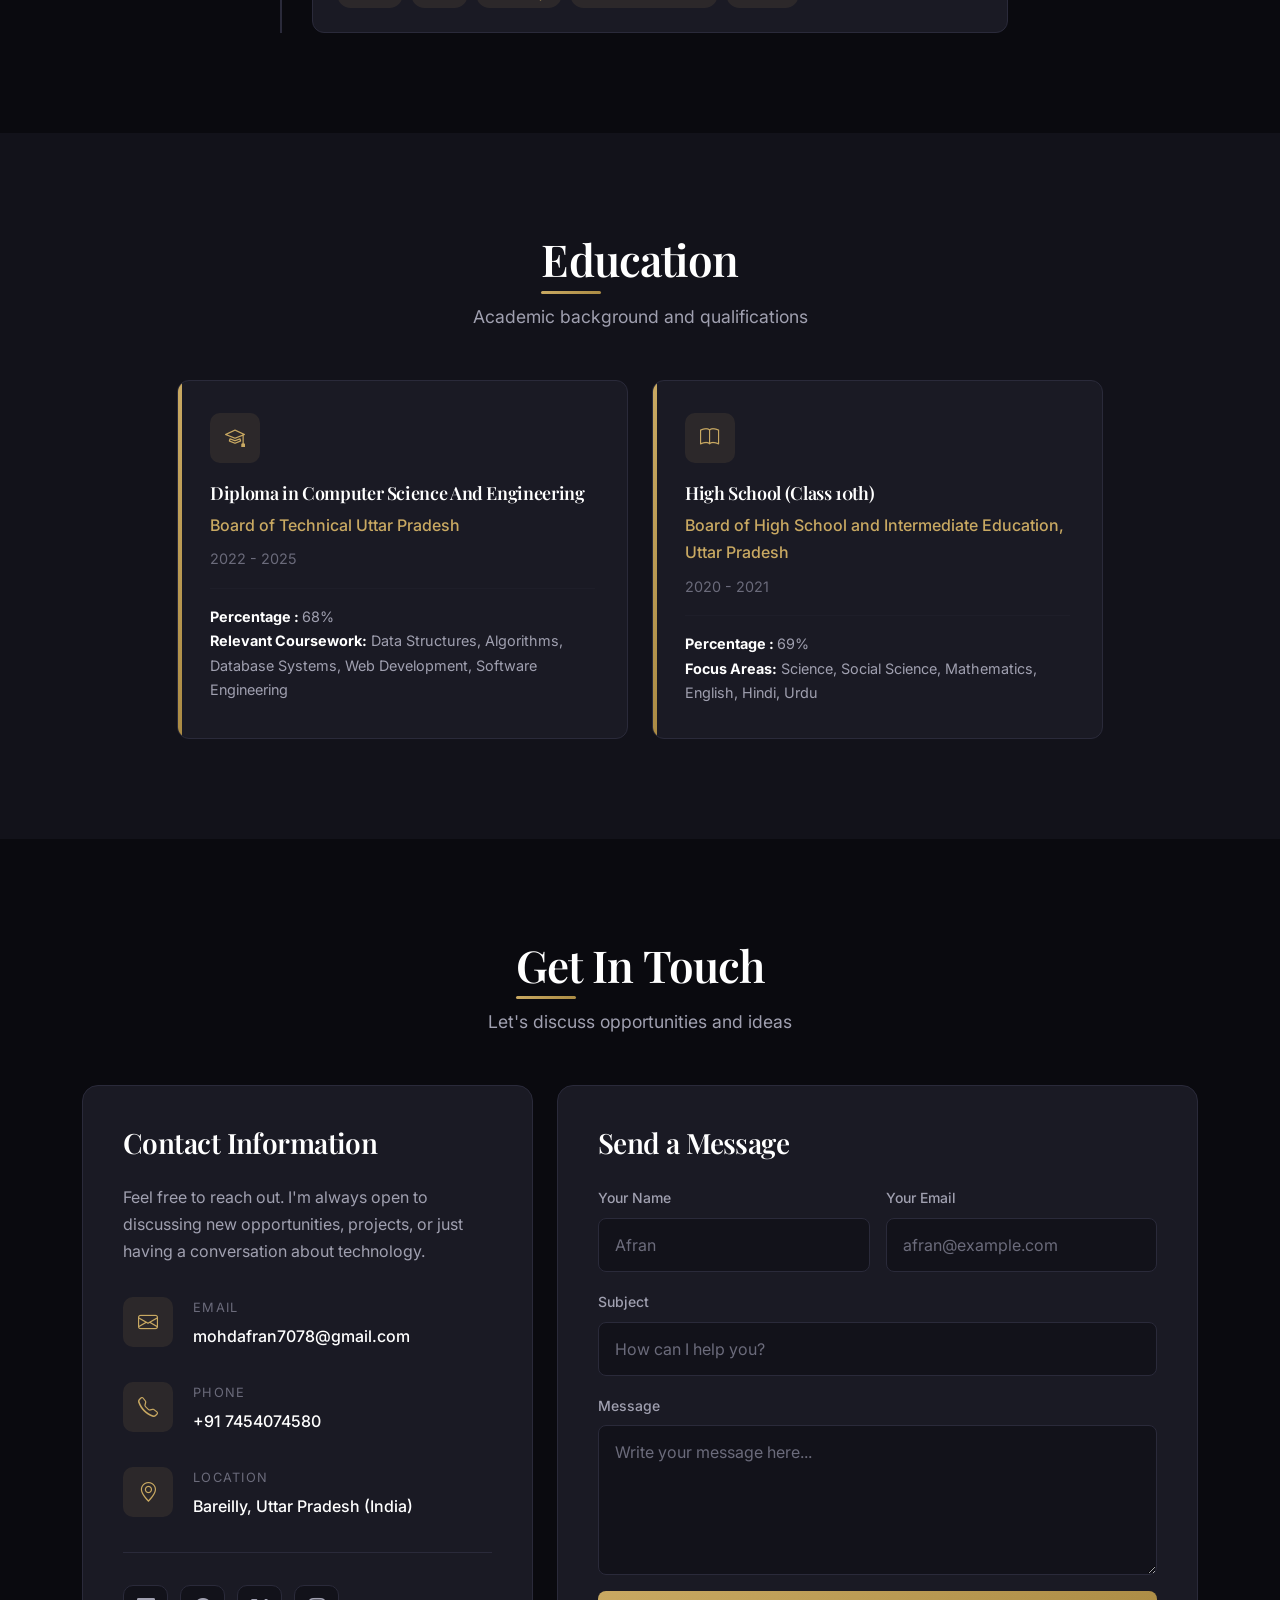
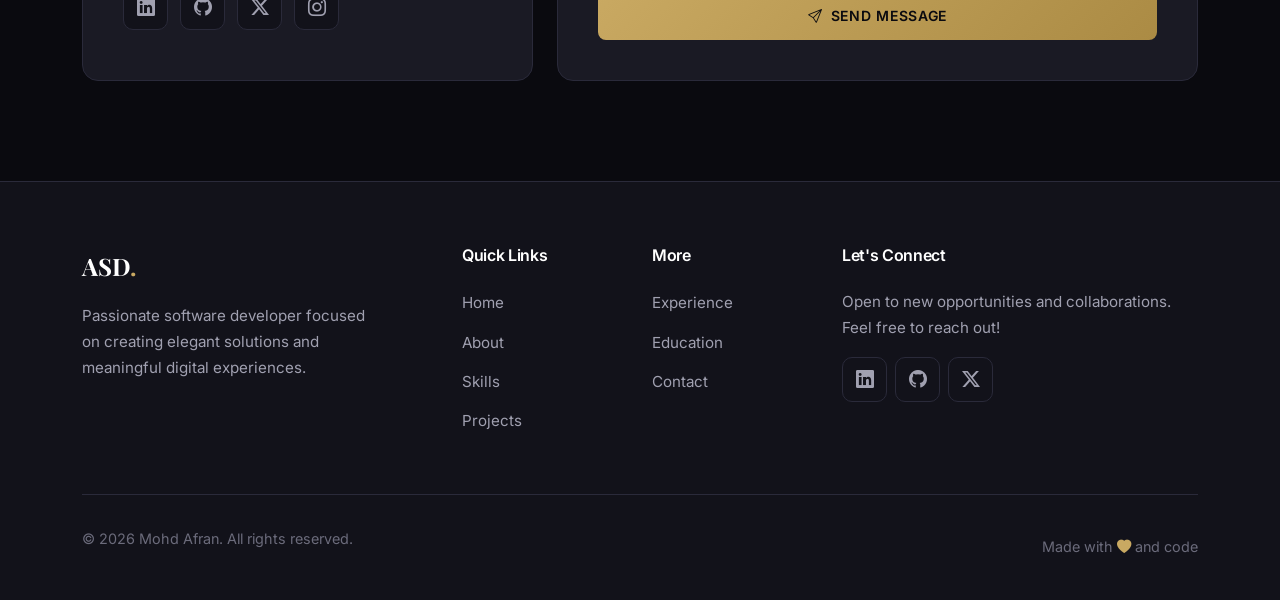
==== commit 8872defe: "update" ====
--- a/index.html
+++ b/index.html
@@ -100,8 +100,7 @@
                     <div class="col-lg-6">
                         <div class="hero-image-container">
                             <div class="hero-image-frame">
-                                <div class="hero-image"><i class="bi bi-person-workspace"></i>
-                                </div>
+                                <img src="image/afran.jpg" alt="Profile Image" class="img-fluid">
                             </div>
                         </div>
                     </div>
@@ -338,13 +337,14 @@
                 <div class="row g-4">
                     <div class="col-lg-4 col-md-6 animate-on-scroll">
                         <div class="project-card">
-                            <div class="project-image"><i class="bi bi-cart3"></i>
+                            <div class="project-image"><img src="image/ittarnagri.jpg" alt="E-commerceImage"
+                                    class="img-fluid">
                             </div>
                             <div class="project-content">
                                 <div class="project-category">
                                     Full Stack
                                 </div>
-                                <h3 class="project-title">E-Commerce Platform</h3>
+                                <h3 class="project-title">E-Commerce Platform - ittarnagri (Attar Store)</h3>
                                 <p class="project-description">Scalable E-commerce solution with admin dashboard,
                                     dynamic content management, and database-driven architecture.</p>
                                 <div class="project-tech"><span class="tech-tag">HTML/CSS</span> <span
@@ -352,8 +352,9 @@
                                         (MVC)</span> <span class="tech-tag">MS-SQL</span>
                                 </div>
                                 <div class="project-links">
-                                    <a href="#" class="project-link"> <i class="bi bi-github"></i>Code </a>
-                                    <a href="#" class="project-link"> <i class="bi bi-box-arrow-up-right"></i>Live Demo
+                                    <!-- <a href="#" class="project-link"> <i class="bi bi-github"></i>Code </a> -->
+                                    <a href="https://www.ittarnagri.com/" class="project-link"> <i
+                                            class="bi bi-box-arrow-up-right"></i>Live Demo
                                     </a>
                                 </div>
                             </div>
@@ -361,7 +362,8 @@
                     </div>
                     <div class="col-lg-4 col-md-6 animate-on-scroll">
                         <div class="project-card">
-                            <div class="project-image"><i class="bi bi-clipboard-check"></i>
+                            <div class="project-image"><img src="image/iverticals.jpg" alt="Company Image"
+                                    class="img-fluid"></i>
                             </div>
                             <div class="project-content">
                                 <div class="project-category">
@@ -376,29 +378,9 @@
                                     <span class="tech-tag">ASP.NET Core
                                         (MVC)</span>
                                 </div>
-                                <div class="project-links"><a href="#" class="project-link"> <i
-                                            class="bi bi-github"></i>Code </a> <a href="https://iverticals.co.in/"
-                                        class="project-link"> <i class="bi bi-box-arrow-up-right"></i>Live Demo </a>
-                                </div>
-                            </div>
-                        </div>
-                    </div>
-                    <!-- <div class="col-lg-4 col-md-6 animate-on-scroll">
-                        <div class="project-card">
-                            <div class="project-image"><i class="bi bi-cloud-sun"></i>
-                            </div>
-                            <div class="project-content">
-                                <div class="project-category">
-                                    API Integration
-                                </div>
-                                <h3 class="project-title">Weather Dashboard</h3>
-                                <p class="project-description">A weather application that displays current conditions
-                                    and forecasts using third-party weather APIs.</p>
-                                <div class="project-tech"><span class="tech-tag">JavaScript</span> <span
-                                        class="tech-tag">REST API</span> <span class="tech-tag">Bootstrap</span>
-                                </div>
-                                <div class="project-links"><a href="#" class="project-link"> <i
-                                            class="bi bi-github"></i>Code </a> <a href="#" class="project-link"> <i
+                                <div class="project-links">
+                                    <!-- <a href="#" class="project-link"> <i class="bi bi-github"></i>Code </a> -->
+                                    <a href="https://iverticals.co.in/" class="project-link"> <i
                                             class="bi bi-box-arrow-up-right"></i>Live Demo </a>
                                 </div>
                             </div>
@@ -406,48 +388,33 @@
                     </div>
                     <div class="col-lg-4 col-md-6 animate-on-scroll">
                         <div class="project-card">
-                            <div class="project-image"><i class="bi bi-graph-up-arrow"></i>
-                            </div>
-                            <div class="project-content">
-                                <div class="project-category">
-                                    Data Analysis
-                                </div>
-                                <h3 class="project-title">Stock Price Analyzer</h3>
-                                <p class="project-description">Python application for analyzing historical stock data
-                                    with visualization using matplotlib and pandas.</p>
-                                <div class="project-tech"><span class="tech-tag">Python</span> <span
-                                        class="tech-tag">Pandas</span> <span class="tech-tag">Matplotlib</span>
-                                </div>
-                                <div class="project-links"><a href="#" class="project-link"> <i
-                                            class="bi bi-github"></i>Code </a>
-                                </div>
-                            </div>
-                        </div>
-                    </div> -->
-                    <div class="col-lg-4 col-md-6 animate-on-scroll">
-                        <div class="project-card">
-                            <div class="project-image"><i class="bi bi-person-badge"></i>
+                            <div class="project-image"><img src="image/portfolio.jpg" alt="Profile Image"
+                                    class="img-fluid">
                             </div>
                             <div class="project-content">
                                 <div class="project-category">
                                     Web Design
                                 </div>
                                 <h3 class="project-title">Portfolio Website</h3>
-                                <p class="project-description">This very portfolio you're viewing! Built with modern
-                                    design principles and responsive layout.</p>
+                                <p class="project-description">You’re currently exploring this portfolio, carefully
+                                    designed with modern aesthetics and a fully responsive layout to
+                                    ensure a seamless experience across devices.</p>
                                 <div class="project-tech"><span class="tech-tag">HTML5</span> <span
                                         class="tech-tag">CSS3</span> <span class="tech-tag">Bootstrap</span> <span
                                         class="tech-tag">JavaScript</span>
                                 </div>
-                                <div class="project-links"><a href="#" class="project-link"> <i
-                                            class="bi bi-github"></i>Code </a>
+                                <div class="project-links">
+                                    <!-- <a href="#" class="project-link"> <i class="bi bi-github"></i>Code </a> -->
+                                    <a href="#" class="project-link"> <i class="bi bi-box-arrow-up-right"></i>Live Demo
+                                    </a>
                                 </div>
                             </div>
                         </div>
                     </div>
                     <div class="col-lg-4 col-md-6 animate-on-scroll">
                         <div class="project-card">
-                            <div class="project-image"><i class="bi bi-chat-dots"></i>
+                            <div class="project-image"><img src="image/chatbotai.jpg" alt="Chatbot Image"
+                                    class="img-fluid"></i>
                             </div>
                             <div class="project-content">
                                 <div class="project-category">
@@ -478,28 +445,6 @@
                 <div class="row justify-content-center">
                     <div class="col-lg-8">
                         <div class="timeline animate-on-scroll">
-                            <!-- <div class="timeline-item">
-                                <div class="timeline-dot"></div>
-                                <div class="timeline-content"><span class="timeline-date">Jan 2024 - Apr 2024</span>
-                                    <h3 class="timeline-title">Software Development Intern</h3>
-                                    <p class="timeline-company">TechStart Solutions</p>
-                                    <p class="timeline-description">Worked on developing and maintaining web
-                                        applications. Collaborated with the development team to implement new features
-                                        and fix bugs. Gained hands-on experience with agile methodologies and version
-                                        control systems.</p>
-                                    <ul
-                                        style="color: var(--text-secondary); margin-bottom: 1rem; padding-left: 1.25rem;">
-                                        <li>Developed responsive UI components using React and CSS</li>
-                                        <li>Participated in code reviews and team stand-ups</li>
-                                        <li>Assisted in database design and API integration</li>
-                                        <li>Wrote unit tests to ensure code quality</li>
-                                    </ul>
-                                    <div class="timeline-tech"><span class="tech-tag">React</span> <span
-                                            class="tech-tag">Node.js</span> <span class="tech-tag">PostgreSQL</span>
-                                        <span class="tech-tag">Git</span>
-                                    </div>
-                                </div>
-                            </div> -->
                             <div class="timeline-item">
                                 <div class="timeline-dot"></div>
                                 <div class="timeline-content"><span class="timeline-date">Oct 2025 - Present</span>
@@ -524,24 +469,6 @@
                                     </div>
                                 </div>
                             </div>
-                            <!-- <div class="timeline-item">
-                                <div class="timeline-dot"></div>
-                                <div class="timeline-content"><span class="timeline-date">2022 - Present</span>
-                                    <h3 class="timeline-title">Freelance Projects</h3>
-                                    <p class="timeline-company">Self-Employed</p>
-                                    <p class="timeline-description">Working on personal and freelance projects to build
-                                        practical experience and expand my portfolio.</p>
-                                    <ul
-                                        style="color: var(--text-secondary); margin-bottom: 1rem; padding-left: 1.25rem;">
-                                        <li>Developed small business websites</li>
-                                        <li>Created automation scripts for data processing</li>
-                                        <li>Built personal projects to learn new technologies</li>
-                                    </ul>
-                                    <div class="timeline-tech"><span class="tech-tag">Python</span> <span
-                                            class="tech-tag">JavaScript</span> <span class="tech-tag">Bootstrap</span>
-                                    </div>
-                                </div>
-                            </div> -->
                         </div>
                     </div>
                 </div>
@@ -584,64 +511,6 @@
                         </div>
                     </div>
                 </div>
-                <!-- <div class="row g-4 justify-content-center mt-4">
-                    <div class="col-lg-10">
-                        <div class="animate-on-scroll">
-                            <h3 class="skill-category-title text-center mb-4"><i
-                                    class="bi bi-patch-check me-2"></i>Certifications &amp; Courses</h3>
-                            <div class="row g-3">
-                                <div class="col-md-6 col-lg-3">
-                                    <div class="skill-card">
-                                        <div class="skill-icon"><i class="bi bi-award"></i>
-                                        </div>
-                                        <div class="skill-name">
-                                            Python for Everybody
-                                        </div>
-                                        <div class="skill-level">
-                                            Coursera
-                                        </div>
-                                    </div>
-                                </div>
-                                <div class="col-md-6 col-lg-3">
-                                    <div class="skill-card">
-                                        <div class="skill-icon"><i class="bi bi-award"></i>
-                                        </div>
-                                        <div class="skill-name">
-                                            Web Development
-                                        </div>
-                                        <div class="skill-level">
-                                            freeCodeCamp
-                                        </div>
-                                    </div>
-                                </div>
-                                <div class="col-md-6 col-lg-3">
-                                    <div class="skill-card">
-                                        <div class="skill-icon"><i class="bi bi-award"></i>
-                                        </div>
-                                        <div class="skill-name">
-                                            JavaScript Algorithms
-                                        </div>
-                                        <div class="skill-level">
-                                            freeCodeCamp
-                                        </div>
-                                    </div>
-                                </div>
-                                <div class="col-md-6 col-lg-3">
-                                    <div class="skill-card">
-                                        <div class="skill-icon"><i class="bi bi-award"></i>
-                                        </div>
-                                        <div class="skill-name">
-                                            Git &amp; GitHub
-                                        </div>
-                                        <div class="skill-level">
-                                            Udemy
-                                        </div>
-                                    </div>
-                                </div>
-                            </div>
-                        </div>
-                    </div>
-                </div> -->
             </div>
         </section><!-- Contact Section -->
         <section id="contact" class="section">
@@ -690,7 +559,7 @@
                                         Location
                                     </div>
                                     <div class="contact-value">
-                                        Bareilly (Uttar Pradesh, India)
+                                        Bareilly, Uttar Pradesh (India)
                                     </div>
                                 </div>
                             </div>
@@ -786,10 +655,7 @@
         <button class="scroll-to-top" id="scrollToTop" aria-label="Scroll to top">
             <i class="bi bi-chevron-up"></i>
         </button>
-    </div><!-- Bootstrap JS -->
-    <!-- <script src="https://cdn.jsdelivr.net/npm/bootstrap@5.3.0/dist/js/bootstrap.bundle.min.js"></script>
-    <script src="script.js"></script> -->
-
+    </div>
 </body>
 
 </html>
--- a/style.css
+++ b/style.css
@@ -271,7 +271,9 @@
   border-radius: 20px;
   opacity: 0.3;
 }
-
+.hero-image-frame img {
+  border-radius: 5%;
+}
 .hero-image {
   width: 100%;
   height: auto;
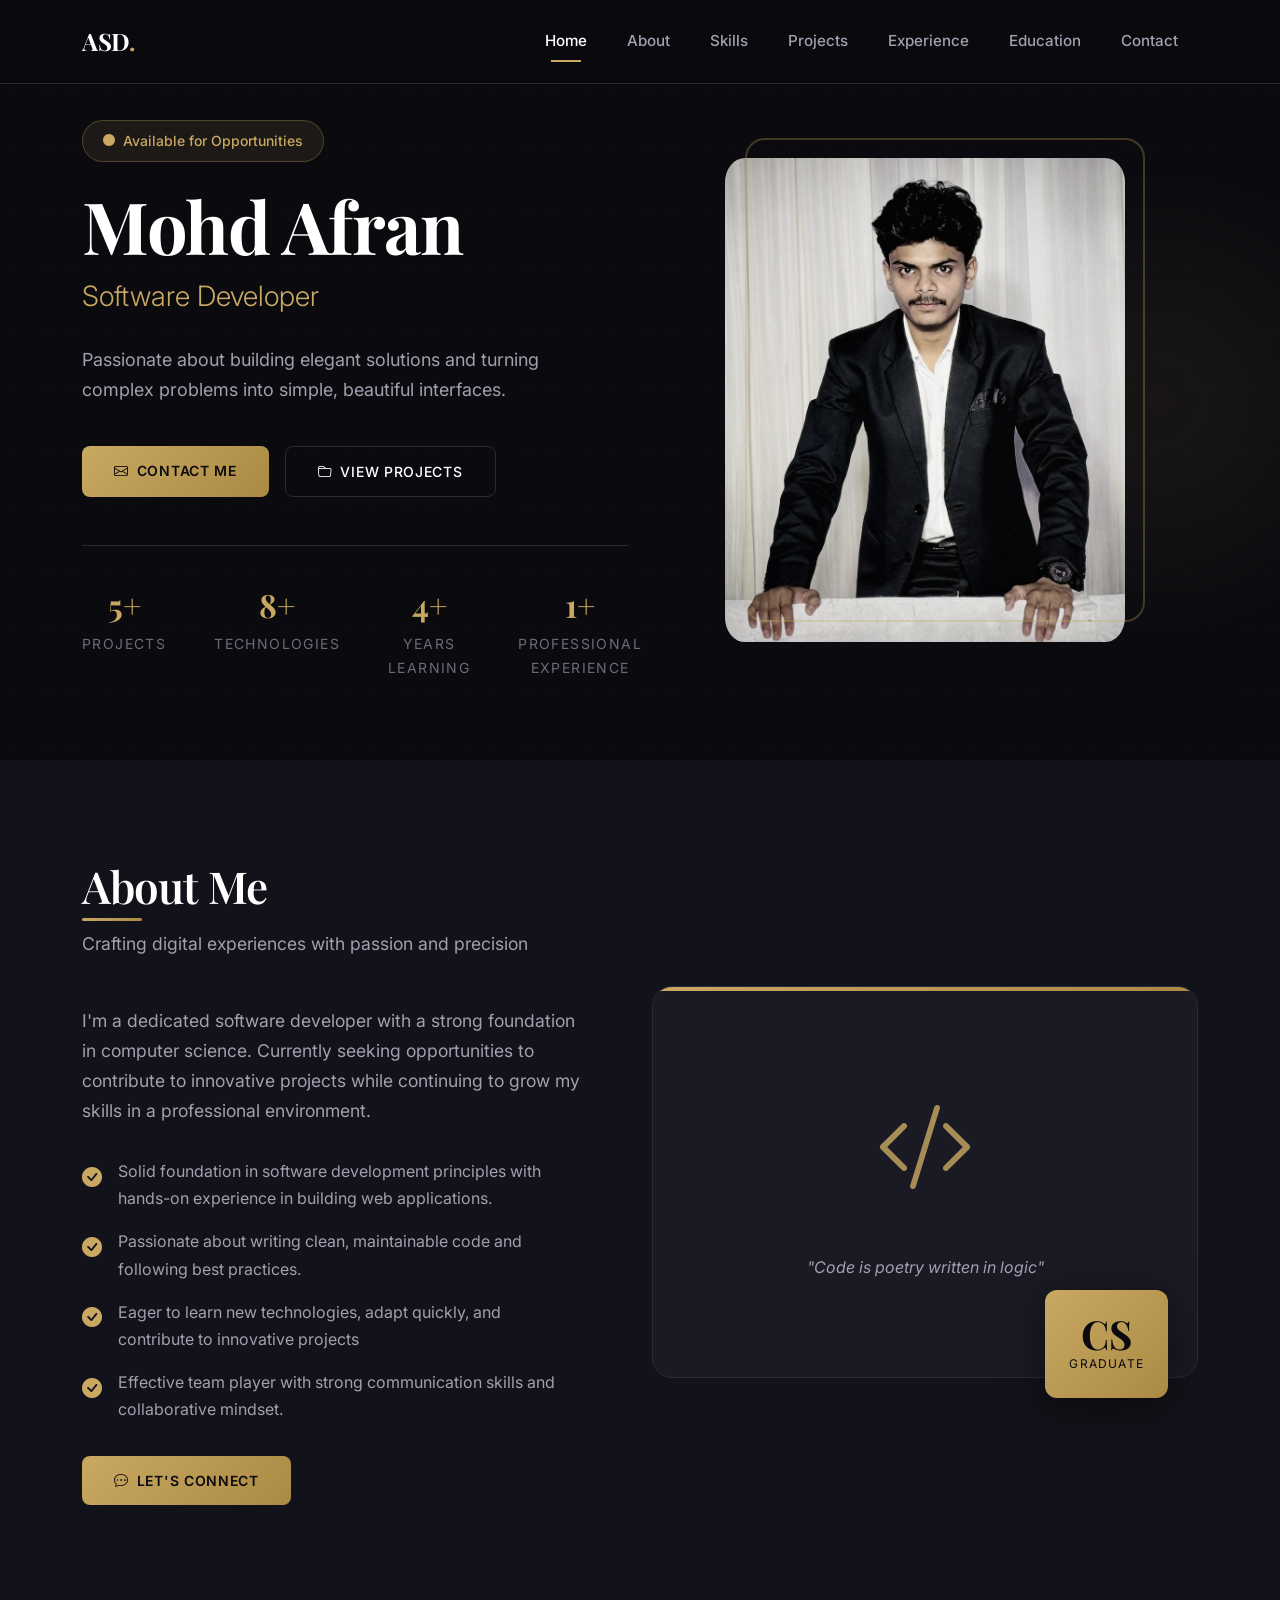
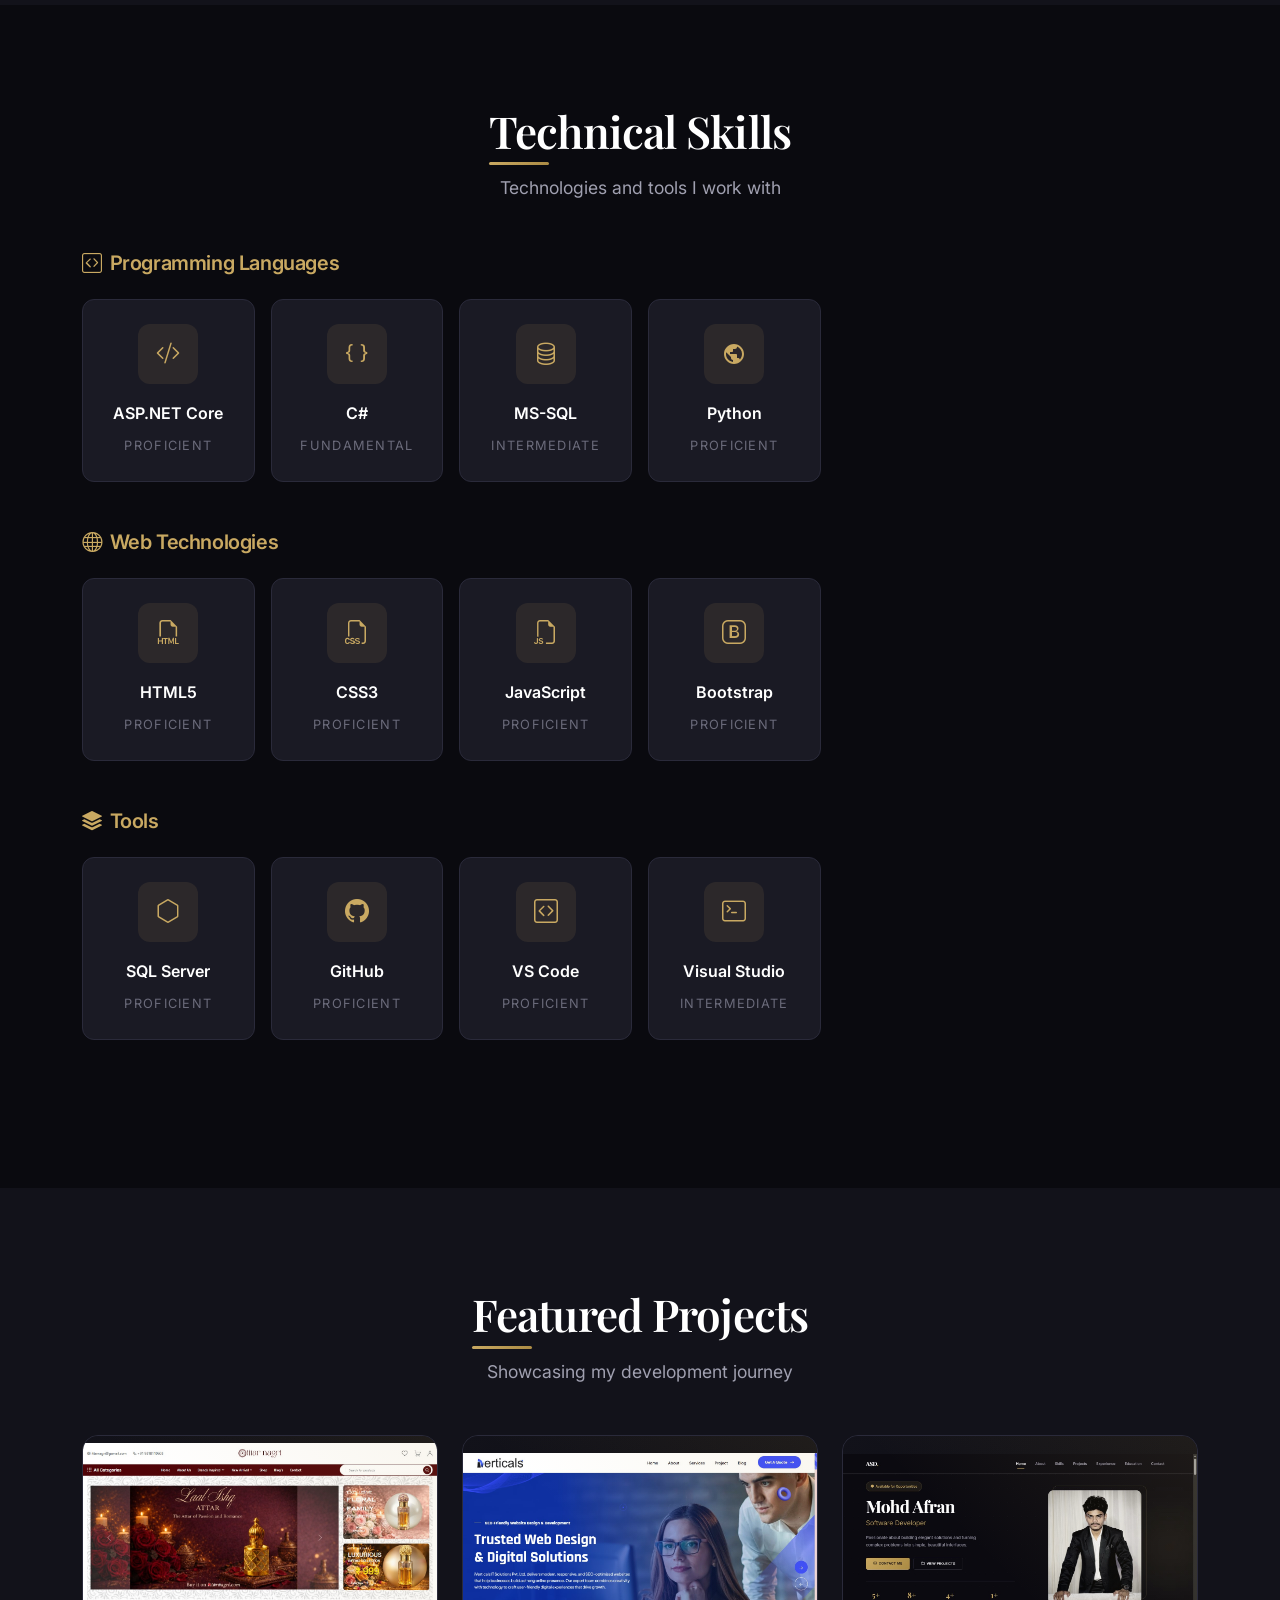
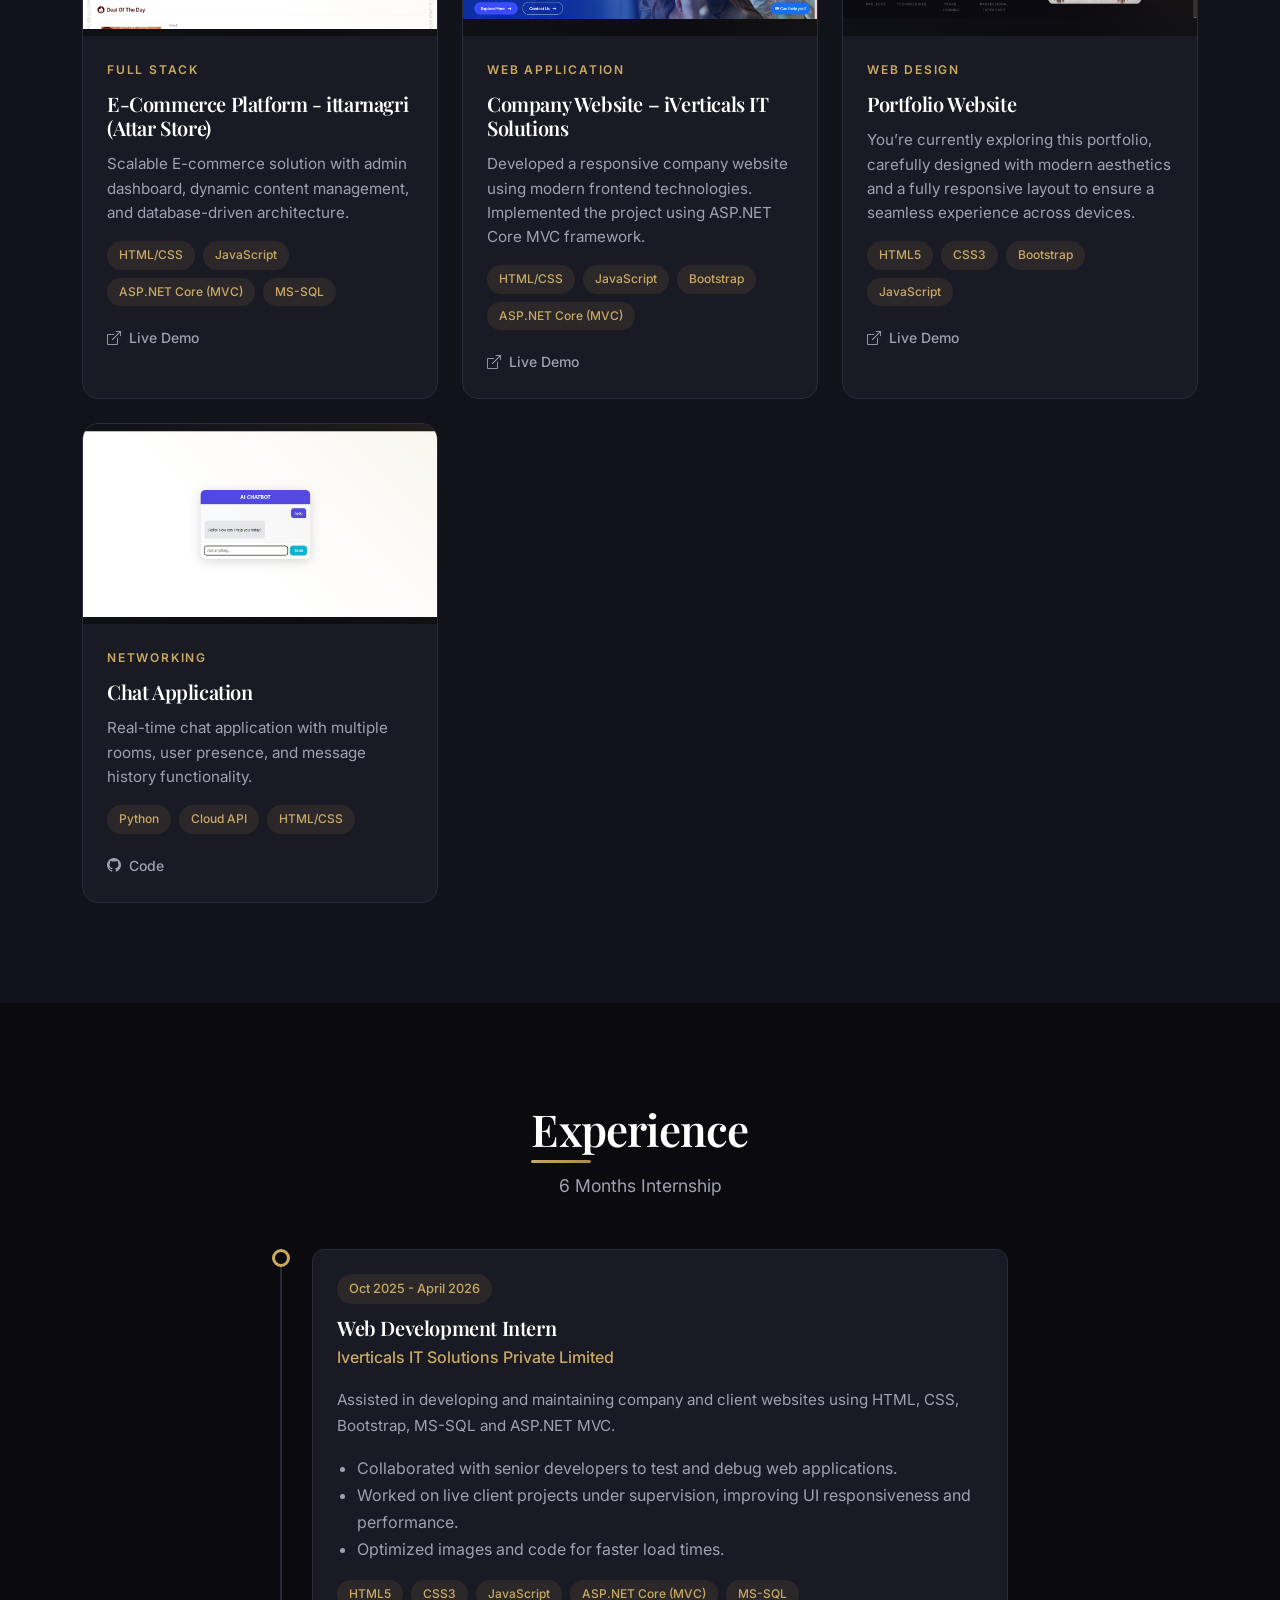
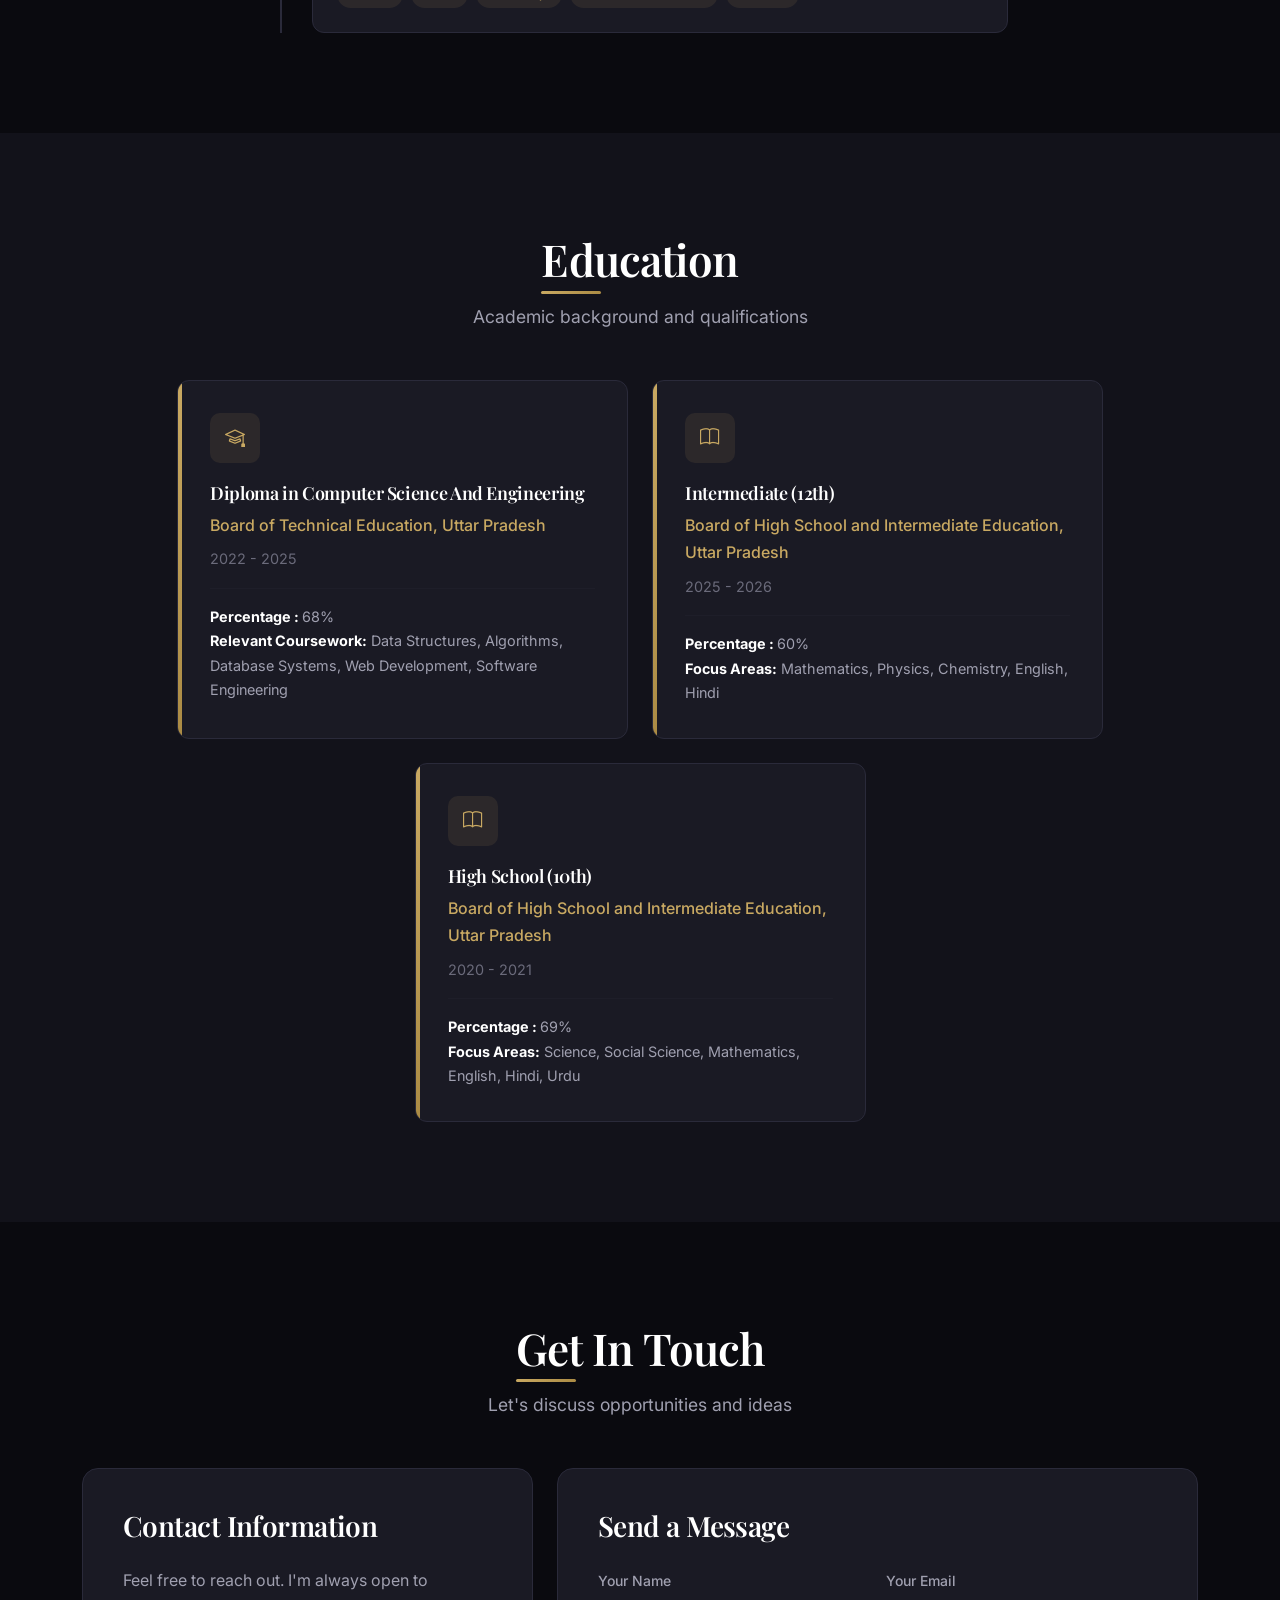
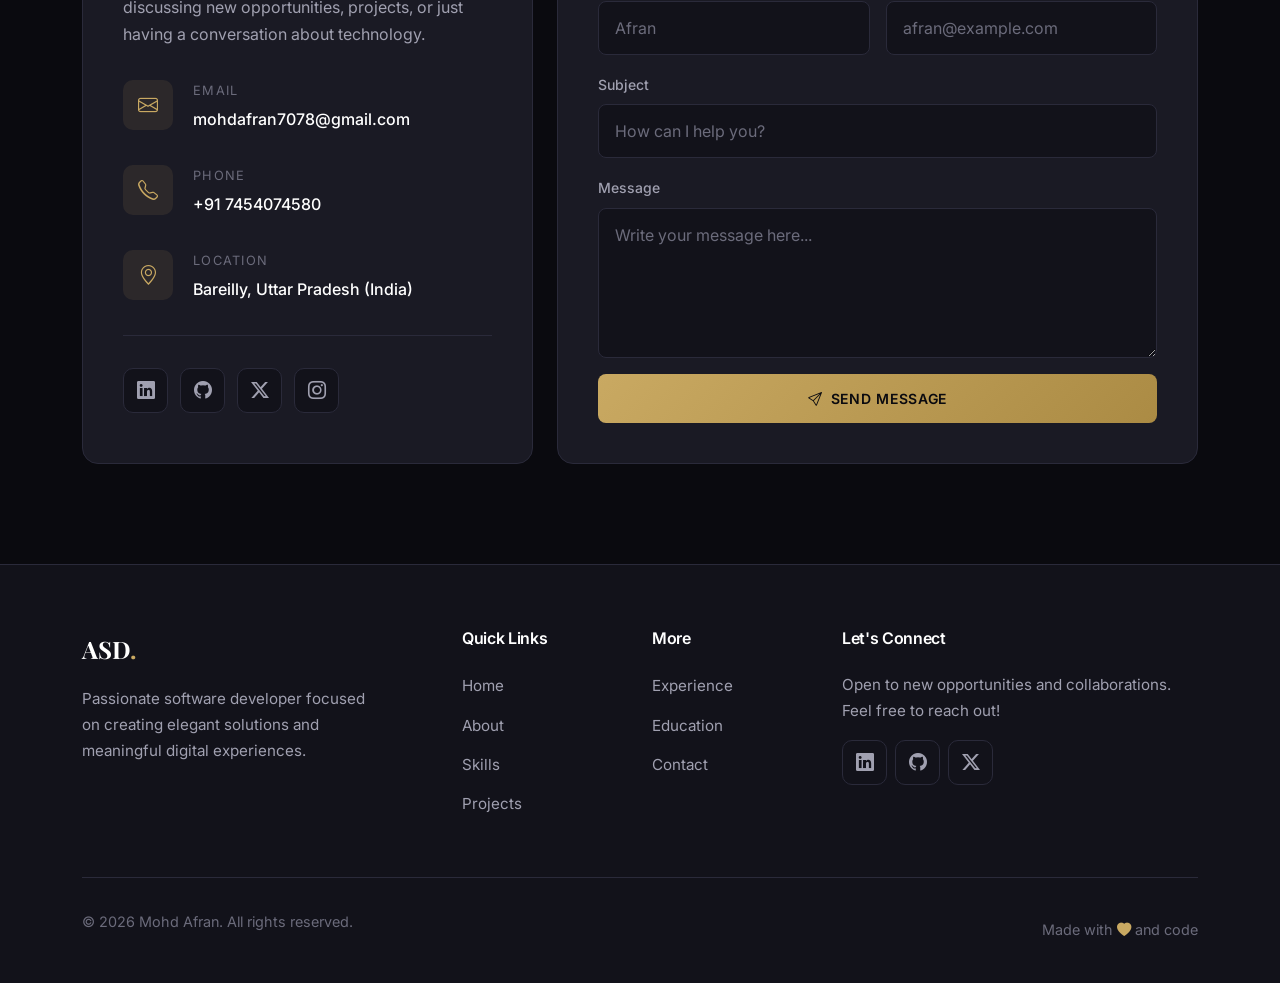
==== commit c3cee9bd: "update" ====
--- a/index.html
+++ b/index.html
@@ -447,7 +447,7 @@
                         <div class="timeline animate-on-scroll">
                             <div class="timeline-item">
                                 <div class="timeline-dot"></div>
-                                <div class="timeline-content"><span class="timeline-date">Oct 2025 - Present</span>
+                                <div class="timeline-content"><span class="timeline-date">Oct 2025 - April 2026</span>
                                     <h3 class="timeline-title">Web Development Intern</h3>
                                     <p class="timeline-company">Iverticals IT Solutions Private Limited</p>
                                     <p class="timeline-description">Assisted in developing and maintaining company and
@@ -480,13 +480,14 @@
                     <h2 class="section-title mx-auto">Education</h2>
                     <p class="section-subtitle">Academic background and qualifications</p>
                 </div>
+                <!--Diploma-->
                 <div class="row g-4 justify-content-center">
                     <div class="col-lg-5 col-md-6 animate-on-scroll">
                         <div class="education-card">
                             <div class="education-icon"><i class="bi bi-mortarboard"></i>
                             </div>
                             <h3 class="education-degree">Diploma in Computer Science And Engineering</h3>
-                            <p class="education-institution">Board of Technical Uttar Pradesh</p>
+                            <p class="education-institution">Board of Technical Education, Uttar Pradesh</p>
                             <p class="education-year">2022 - 2025</p>
                             <hr style="border-color: var(--border-color); margin: 1rem 0;">
                             <p style="color: var(--text-secondary); font-size: 0.9rem; margin: 0;"><strong
@@ -495,11 +496,28 @@
                                 Algorithms, Database Systems, Web Development, Software Engineering</p>
                         </div>
                     </div>
+                    <!-- Intermediate -->
                     <div class="col-lg-5 col-md-6 animate-on-scroll">
                         <div class="education-card">
                             <div class="education-icon"><i class="bi bi-book"></i>
                             </div>
-                            <h3 class="education-degree">High School (Class 10th)</h3>
+                            <h3 class="education-degree">Intermediate (12th)</h3>
+                            <p class="education-institution">Board of High School and Intermediate Education, Uttar
+                                Pradesh</p>
+                            <p class="education-year">2025 - 2026</p>
+                            <hr style="border-color: var(--border-color); margin: 1rem 0;">
+                            <p style="color: var(--text-secondary); font-size: 0.9rem; margin: 0;"><strong
+                                    style="color: var(--text-primary);">Percentage : </strong>60%<br><strong
+                                    style="color: var(--text-primary);">Focus Areas:</strong> Mathematics, Physics,
+                                Chemistry, English, Hindi</p>
+                        </div>
+                    </div>
+                    <!-- High School -->
+                    <div class="col-lg-5 col-md-6 animate-on-scroll">
+                        <div class="education-card">
+                            <div class="education-icon"><i class="bi bi-book"></i>
+                            </div>
+                            <h3 class="education-degree">High School (10th)</h3>
                             <p class="education-institution">Board of High School and Intermediate Education, Uttar
                                 Pradesh</p>
                             <p class="education-year">2020 - 2021</p>
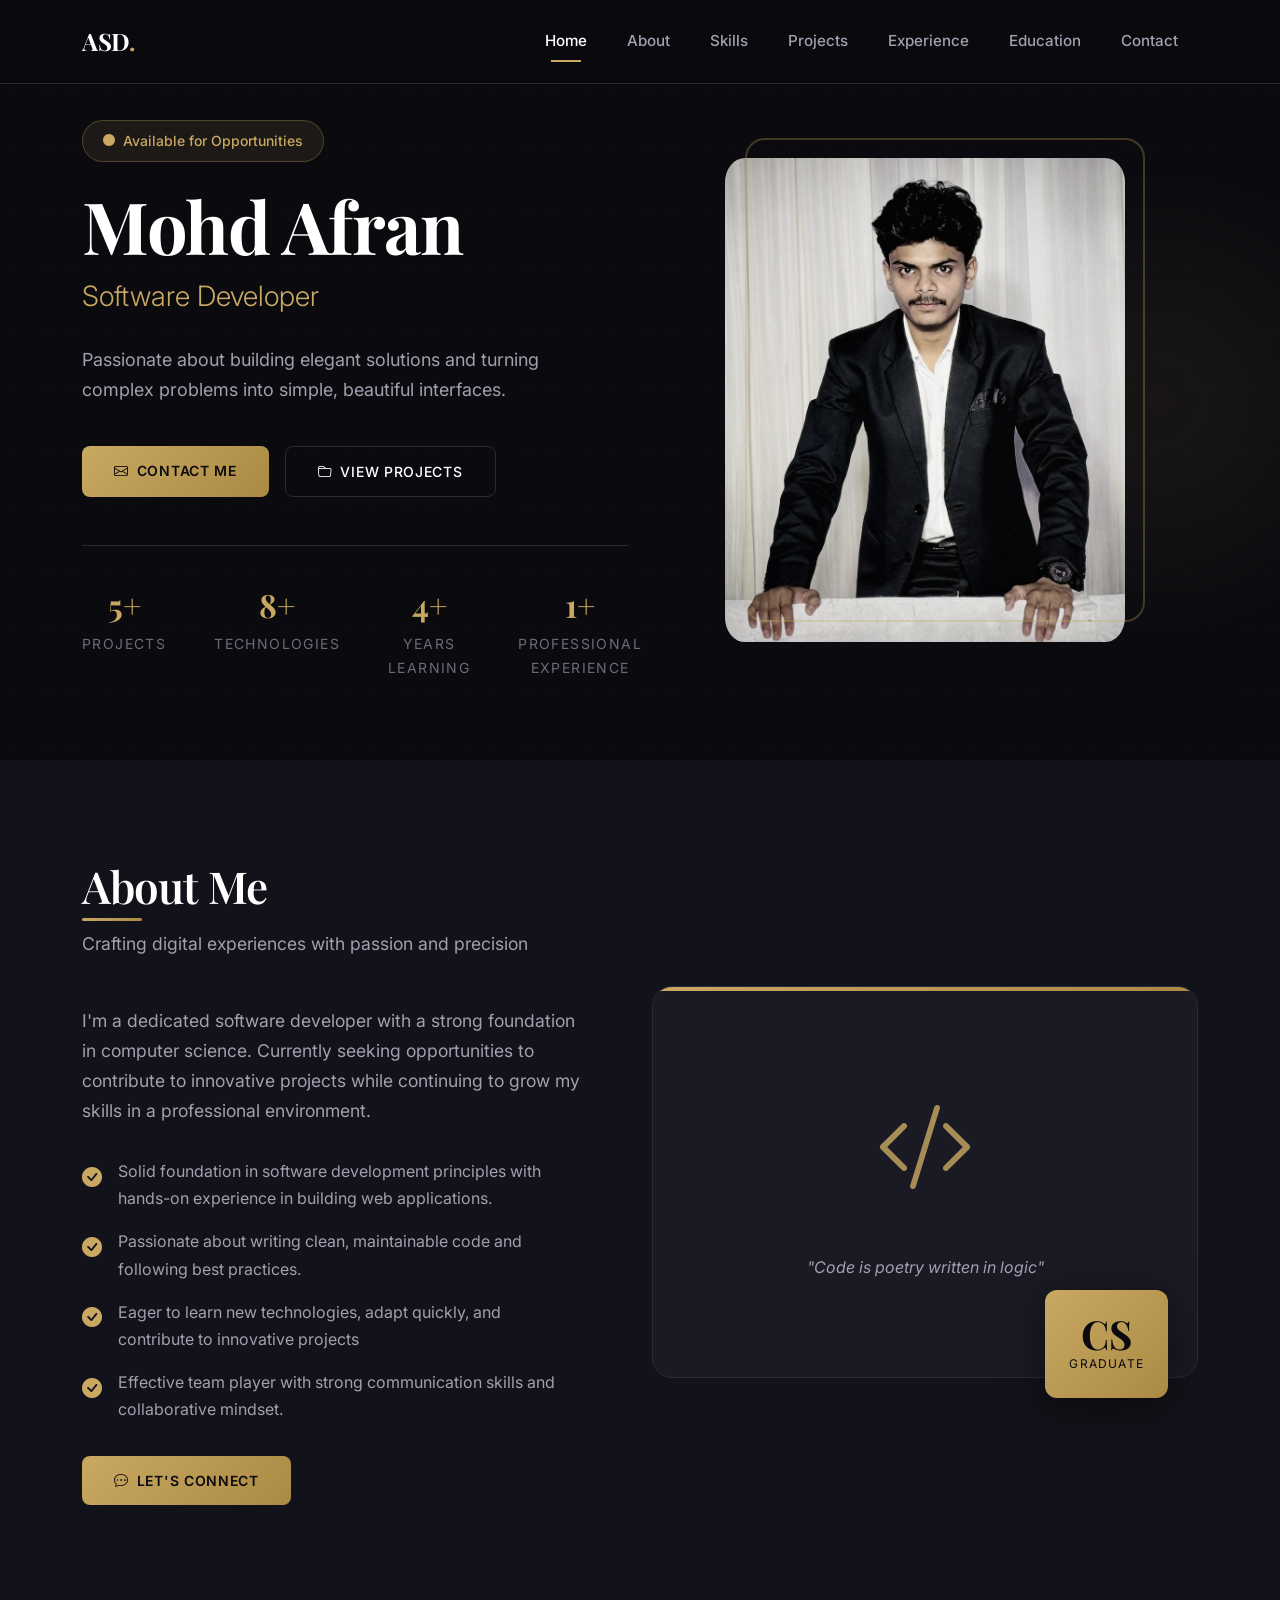
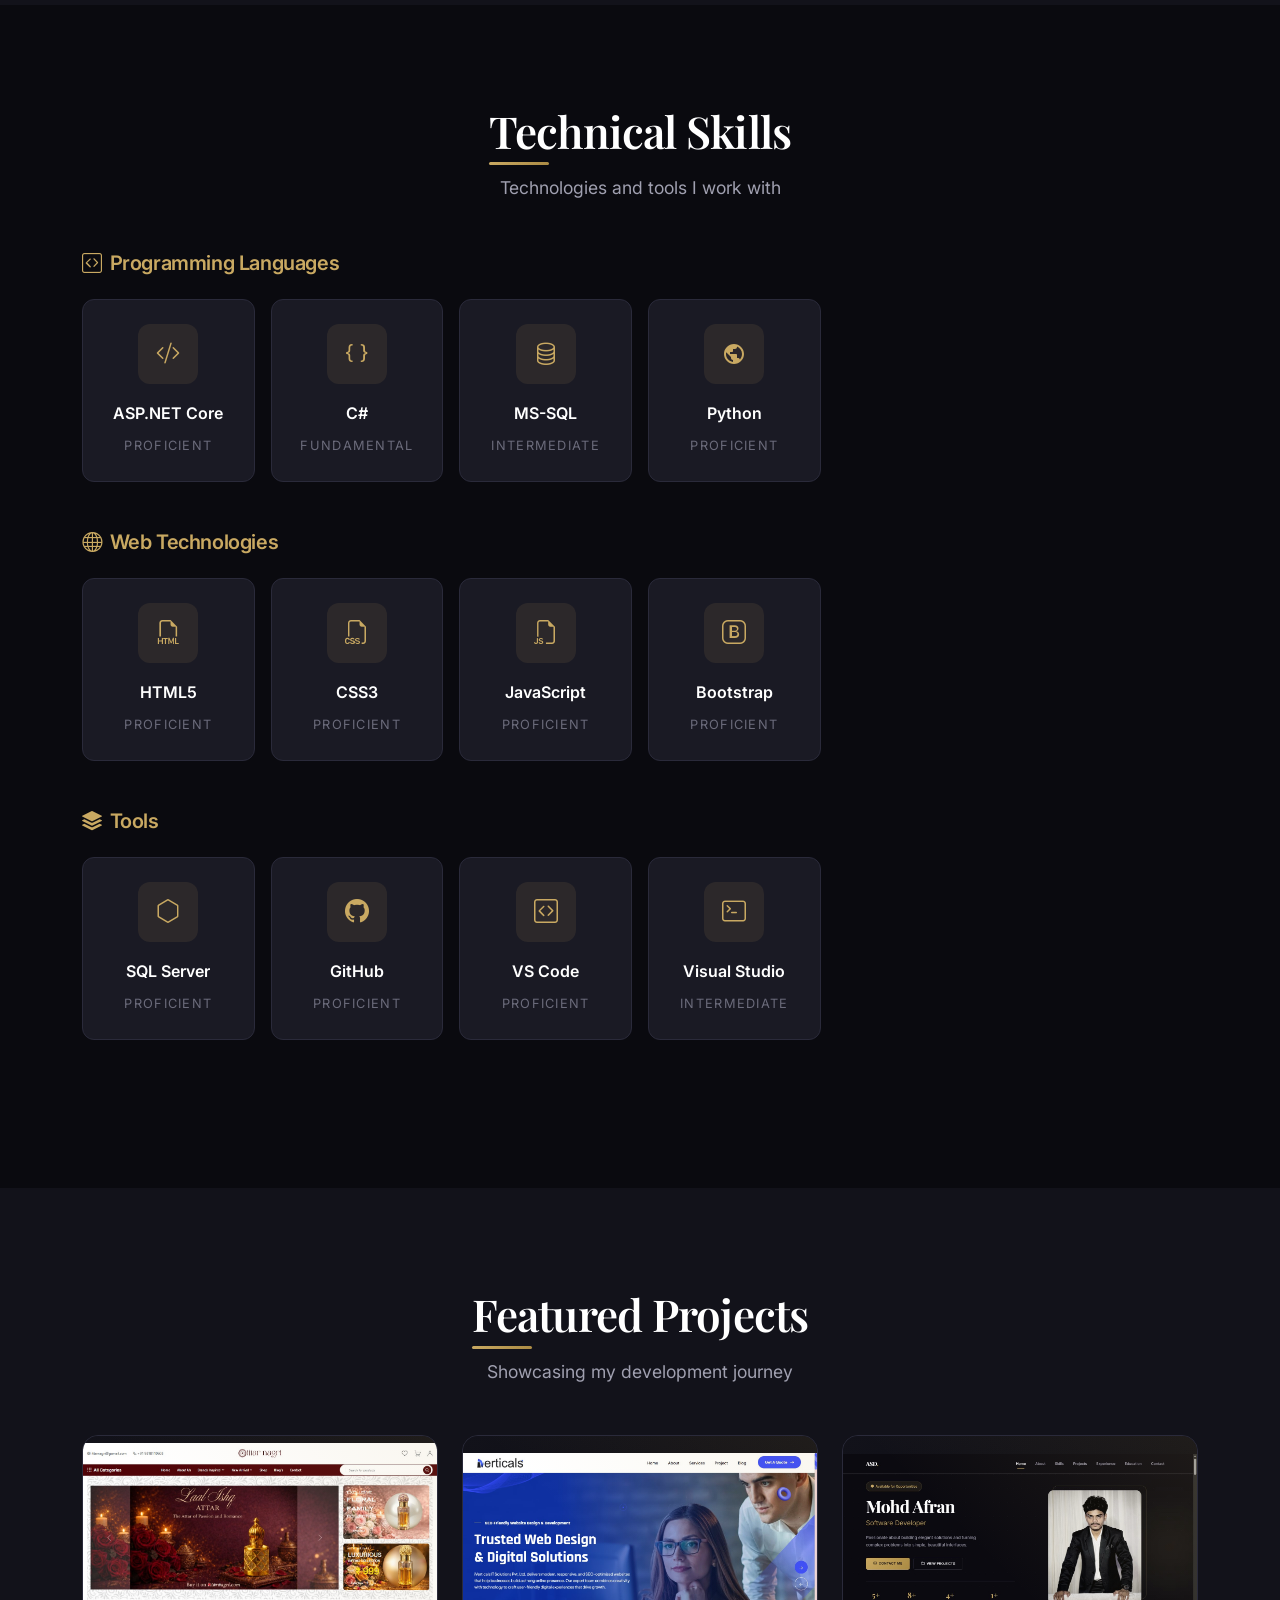
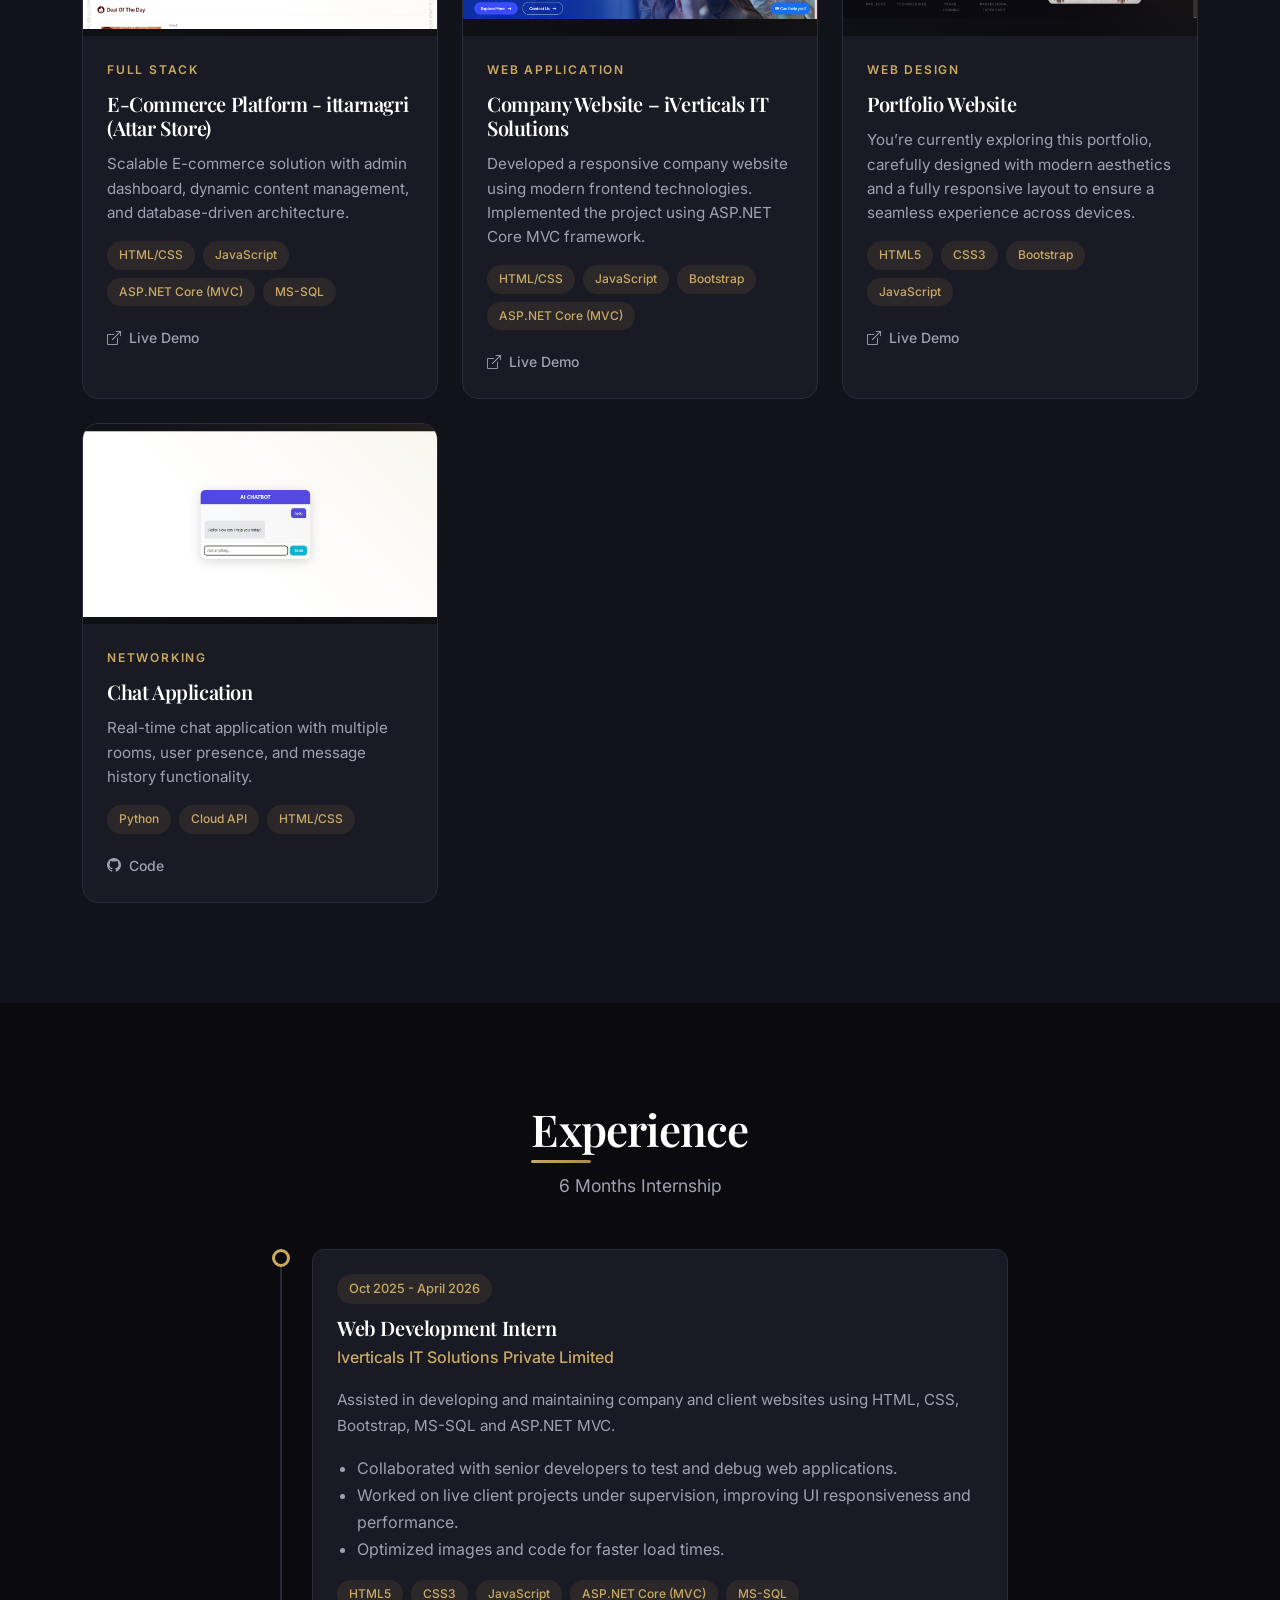
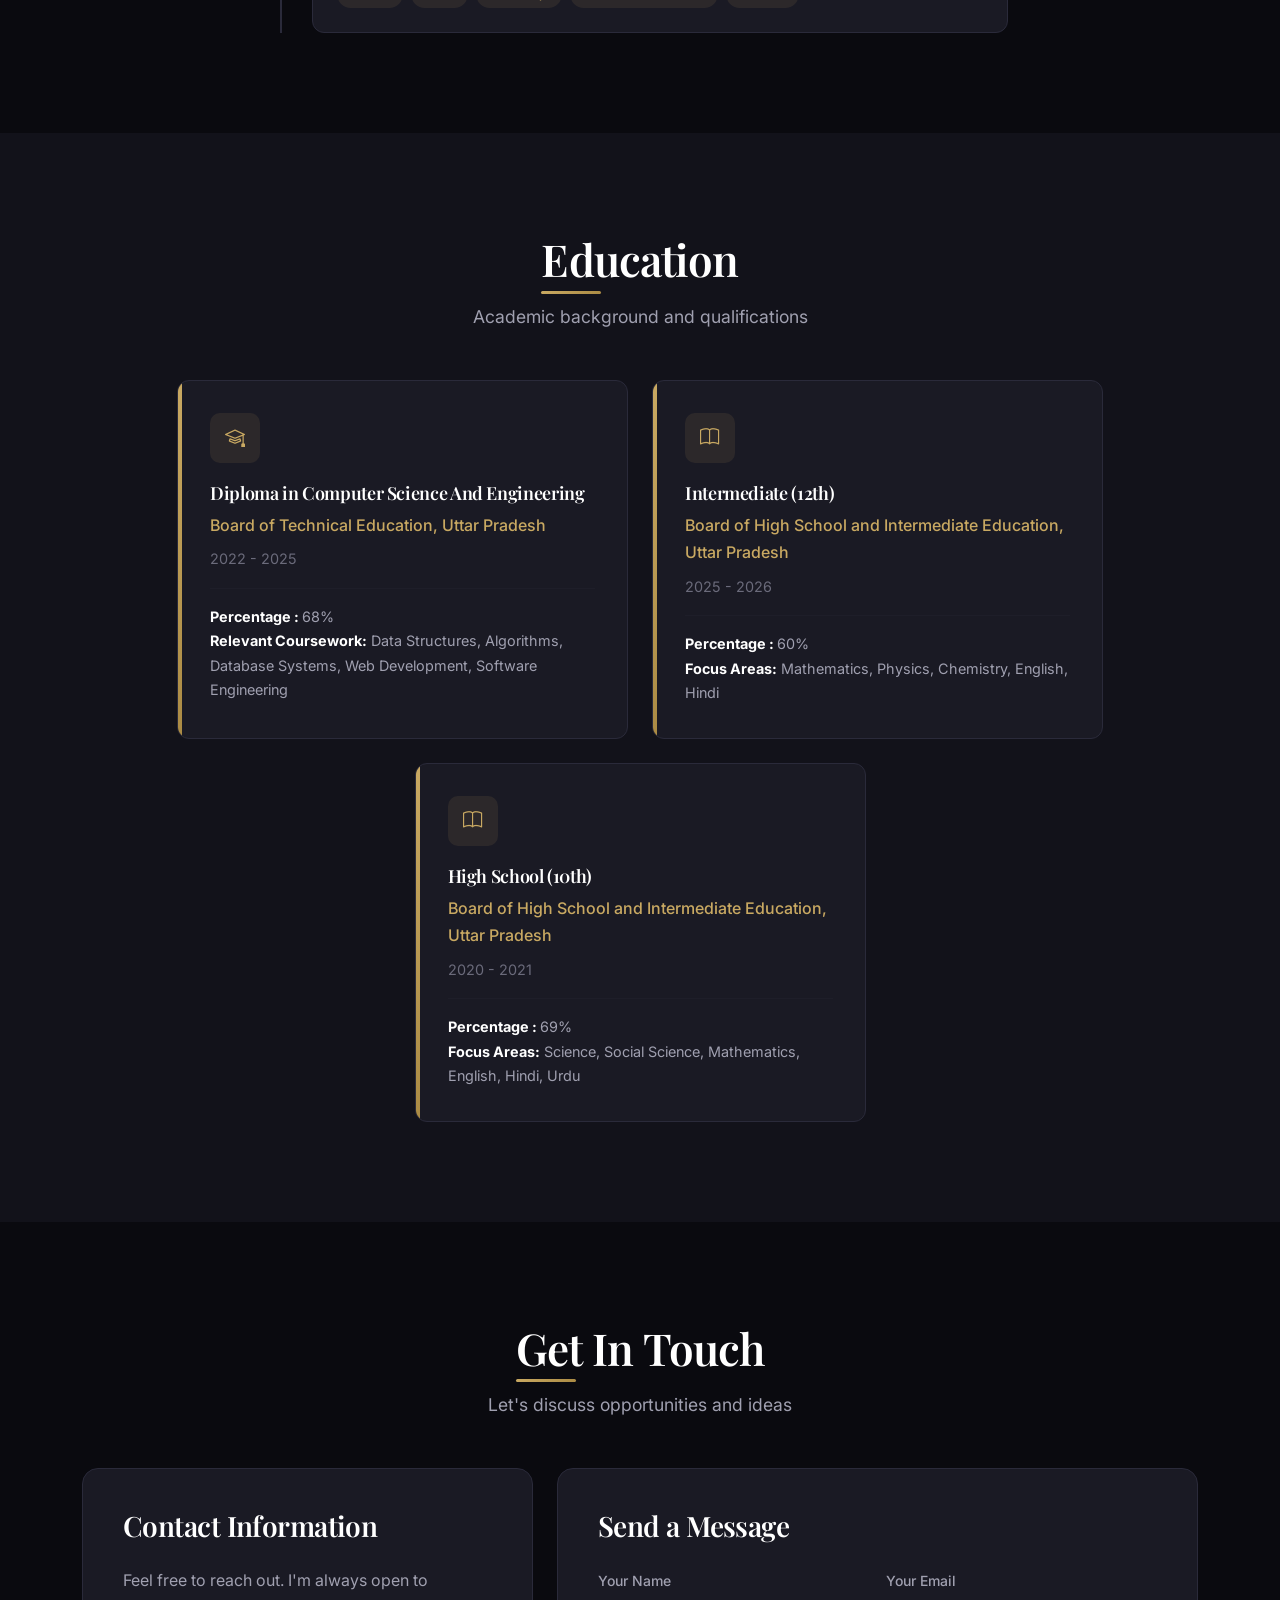
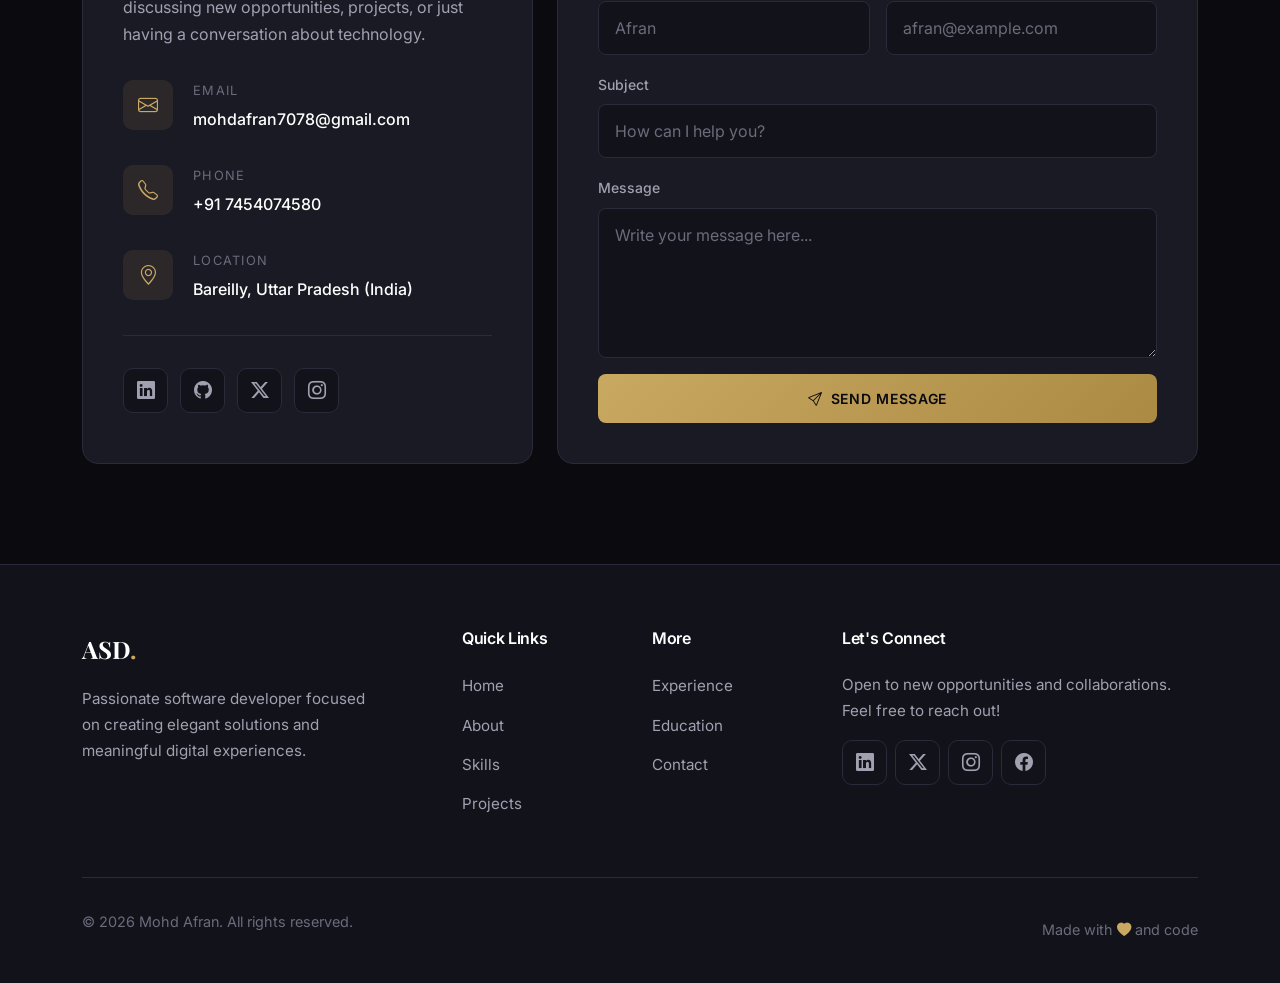
==== commit d36ae8e5: "update" ====
--- a/index.html
+++ b/index.html
@@ -655,10 +655,13 @@
                         <p style="color: var(--text-secondary); font-size: 0.95rem;">Open to new opportunities and
                             collaborations. Feel free to reach out!</p>
                         <div class="d-flex gap-2 mt-3"><a href="#" class="social-link" target="_blank"
-                                rel="noopener noreferrer"> <i class="bi bi-linkedin"></i> </a> <a href="#"
+                                rel="noopener noreferrer"> <i class="bi bi-linkedin"></i> </a><a href="#"
                                 class="social-link" target="_blank" rel="noopener noreferrer"> <i
-                                    class="bi bi-github"></i> </a> <a href="#" class="social-link" target="_blank"
-                                rel="noopener noreferrer"> <i class="bi bi-twitter-x"></i> </a>
+                                    class="bi bi-twitter-x"></i> </a>
+                            <a href="https://www.instagram.com/_afran.__?igsh=ZTEwY3YxcGJ1ODY0" class="social-link"
+                                target="_blank" rel="noopener noreferrer"> <i class="bi bi-instagram"></i> </a>
+                            <a href="https://www.facebook.com/share/1BC2vksQWT/" class="social-link" target="_blank"
+                                rel="noopener noreferrer"> <i class="bi bi-facebook"></i> </a>
                         </div>
                     </div>
                 </div>
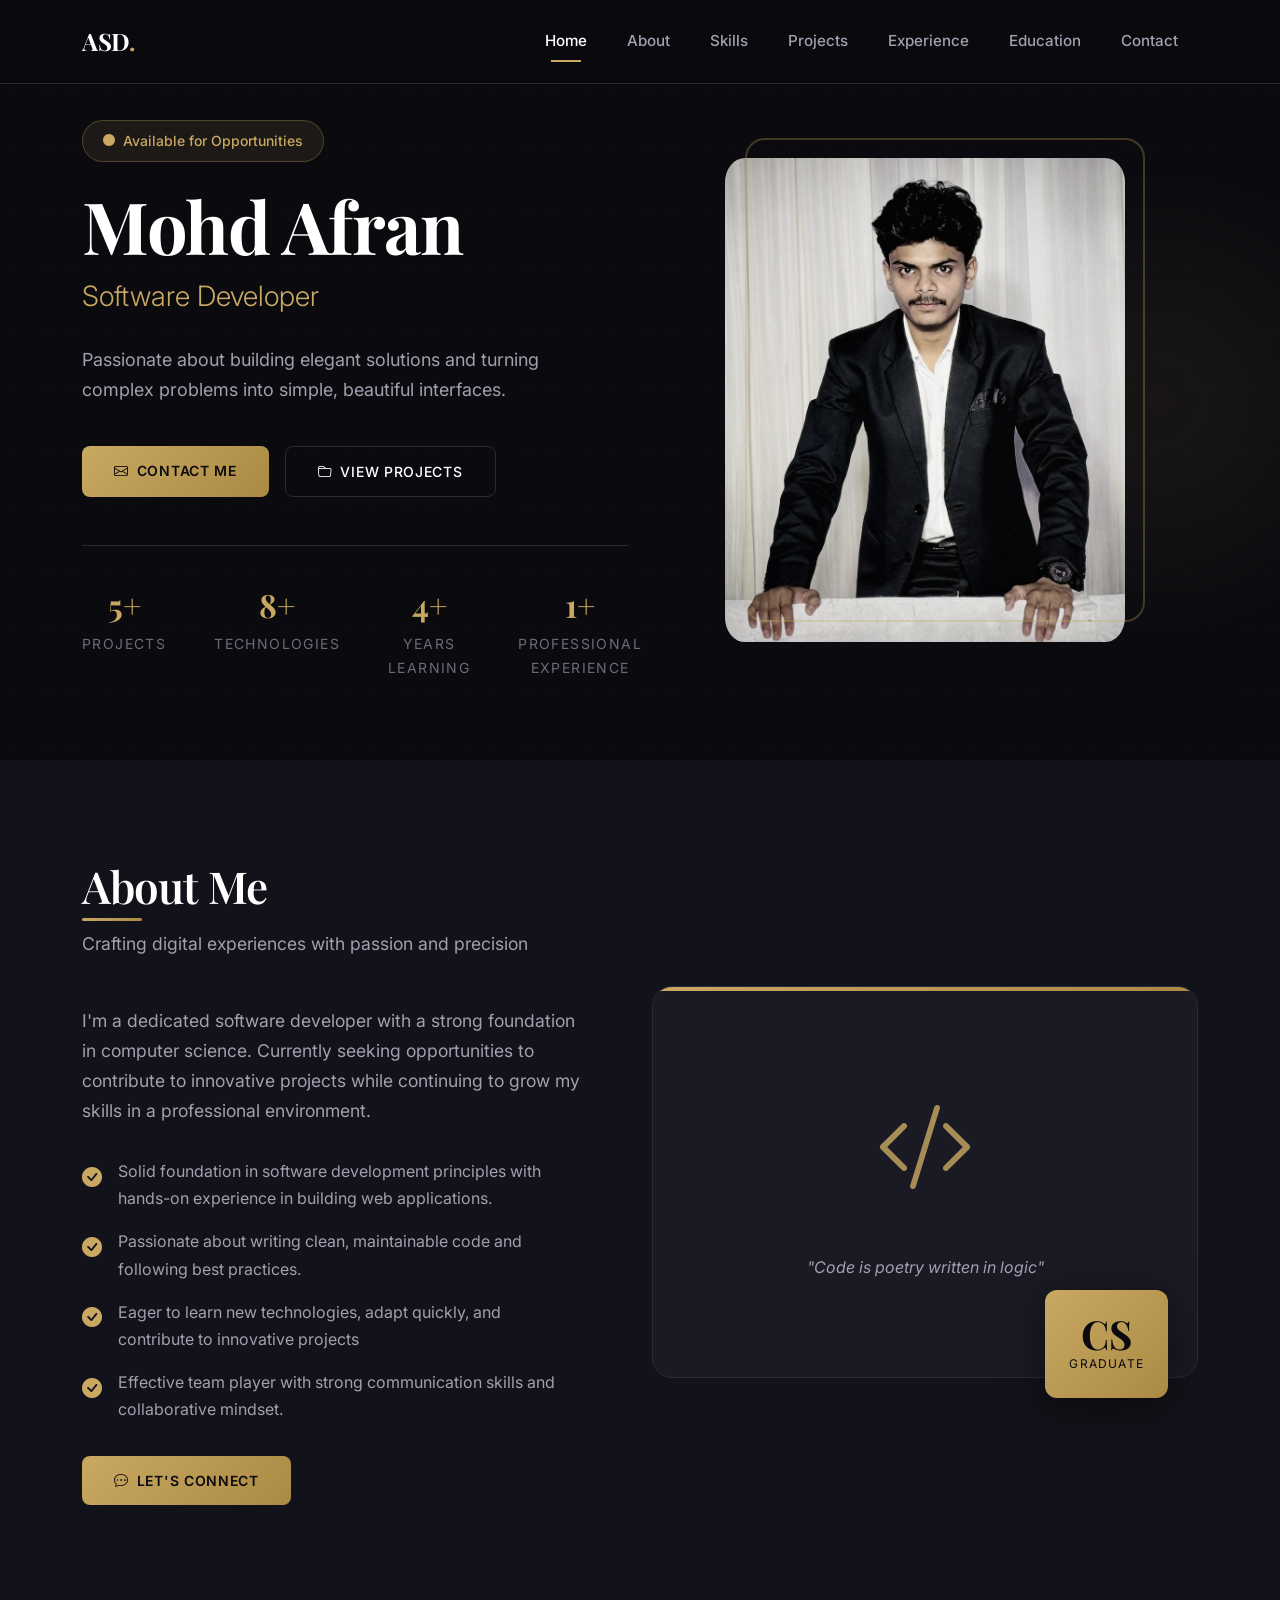
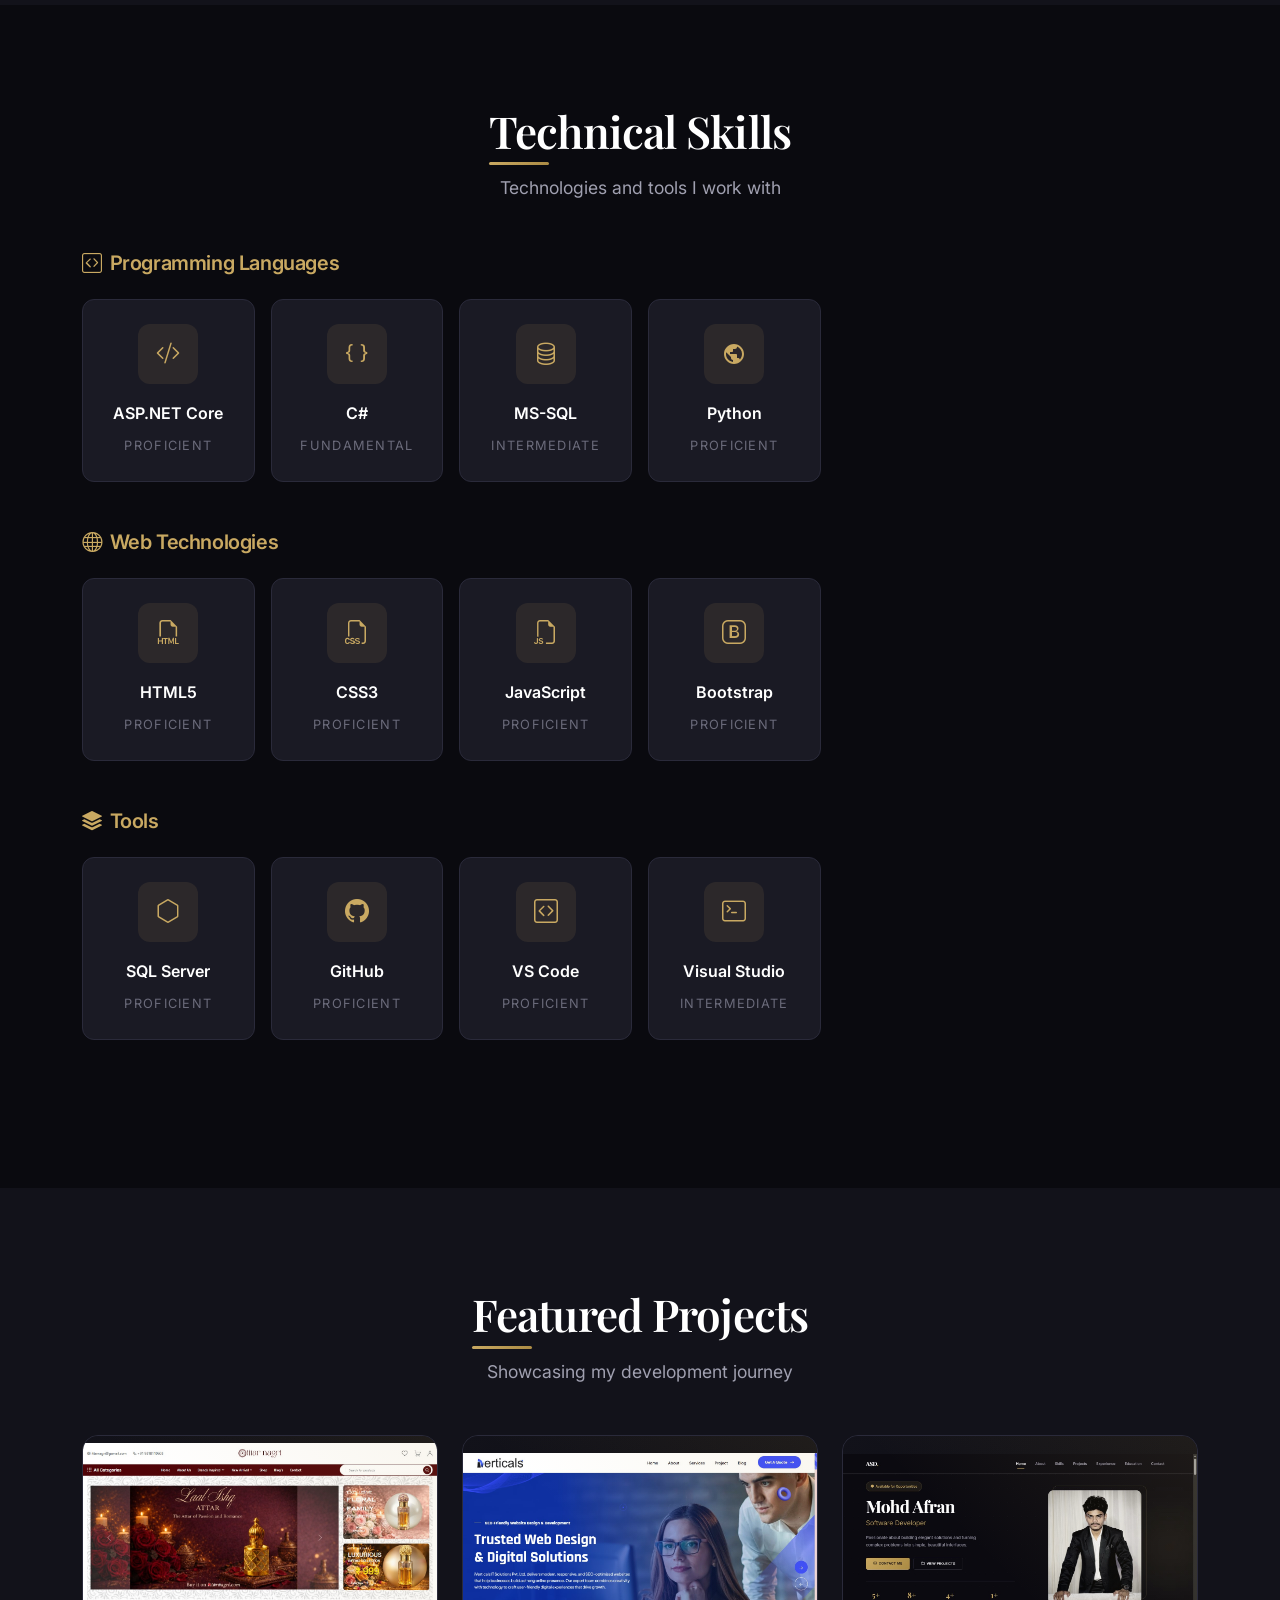
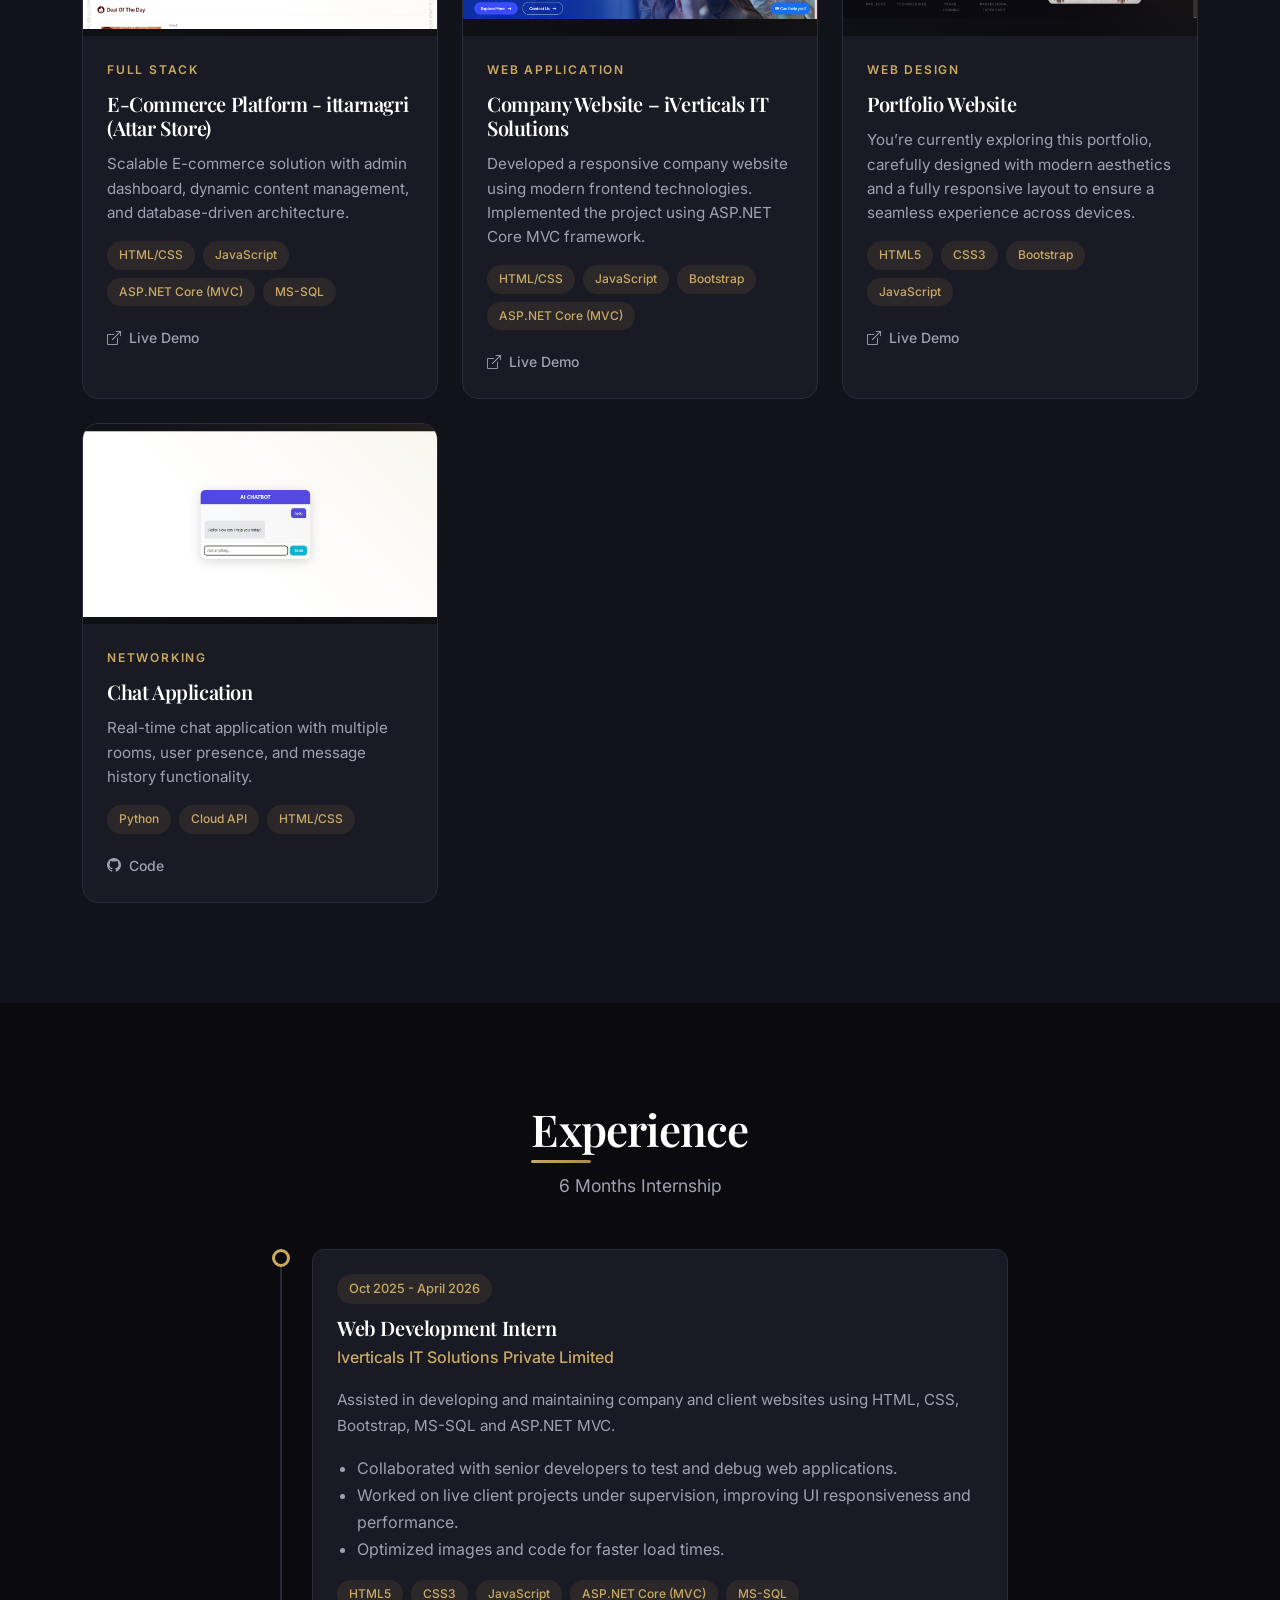
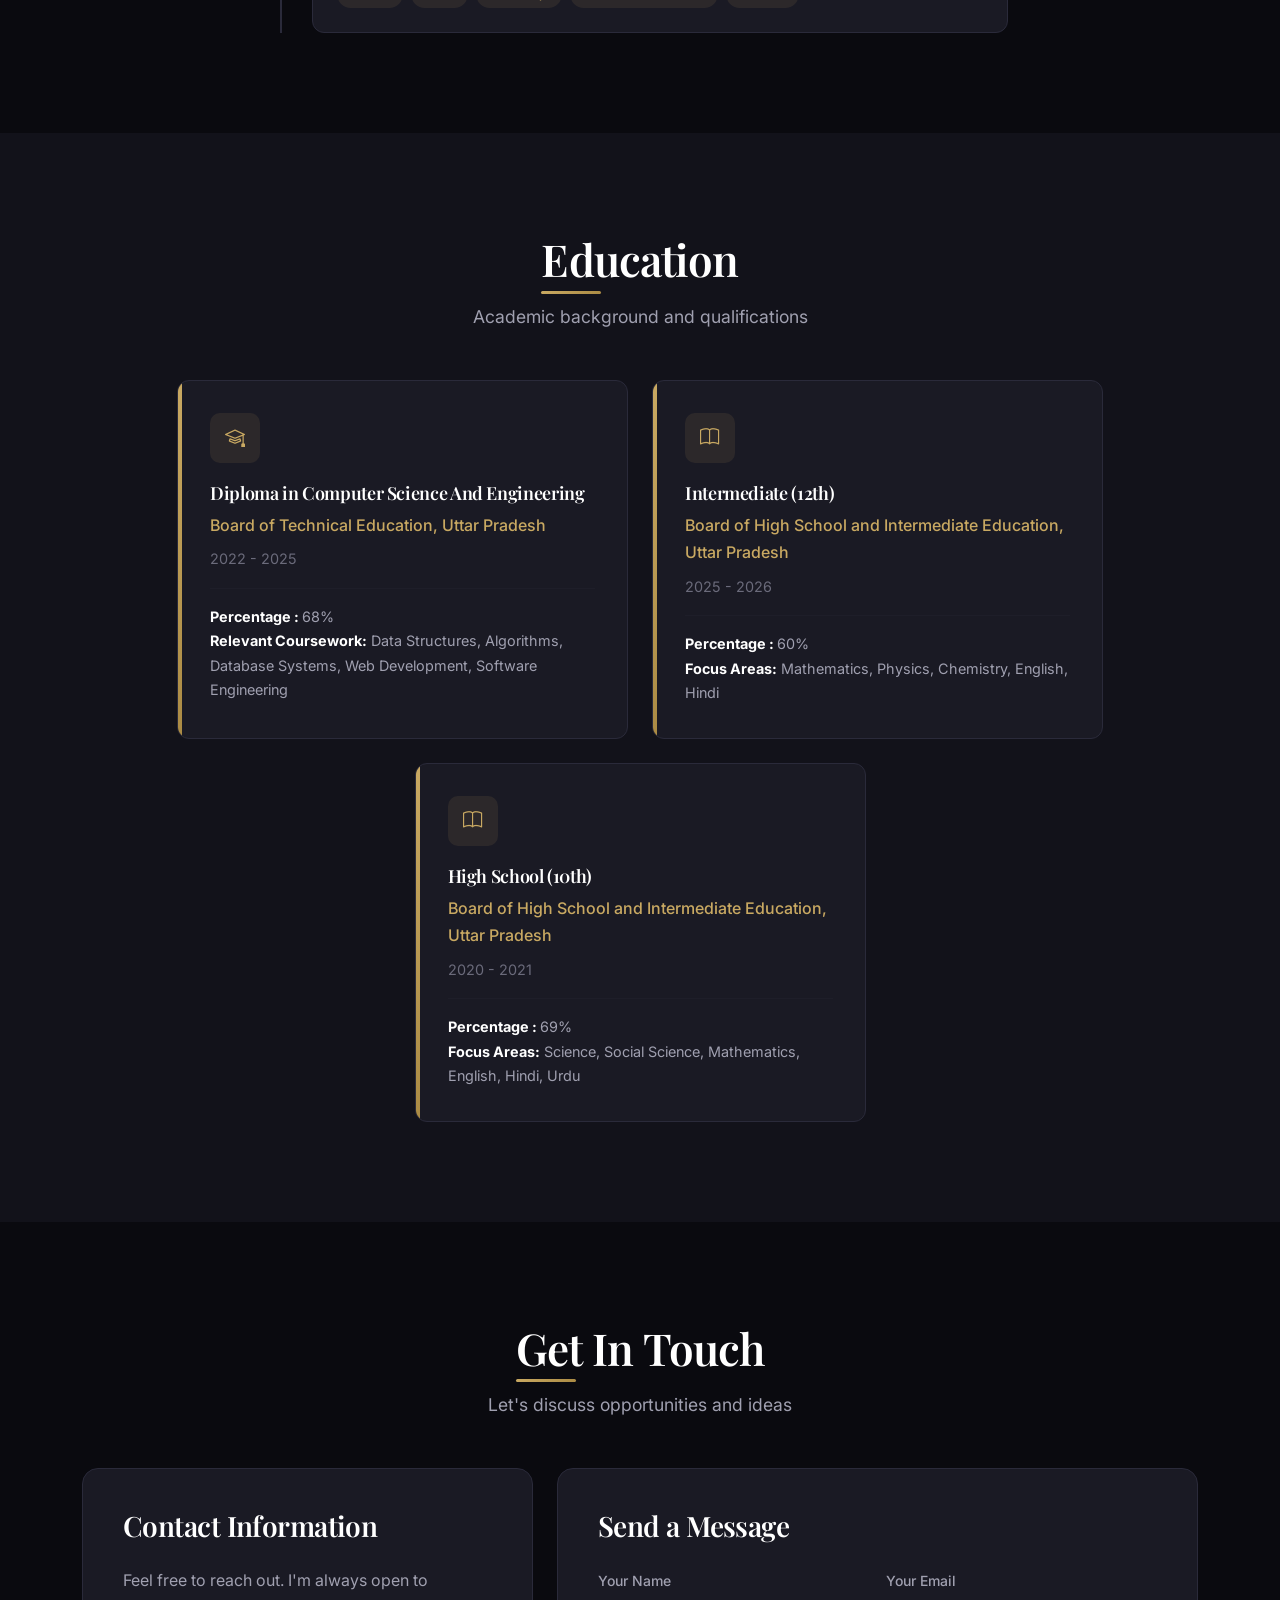
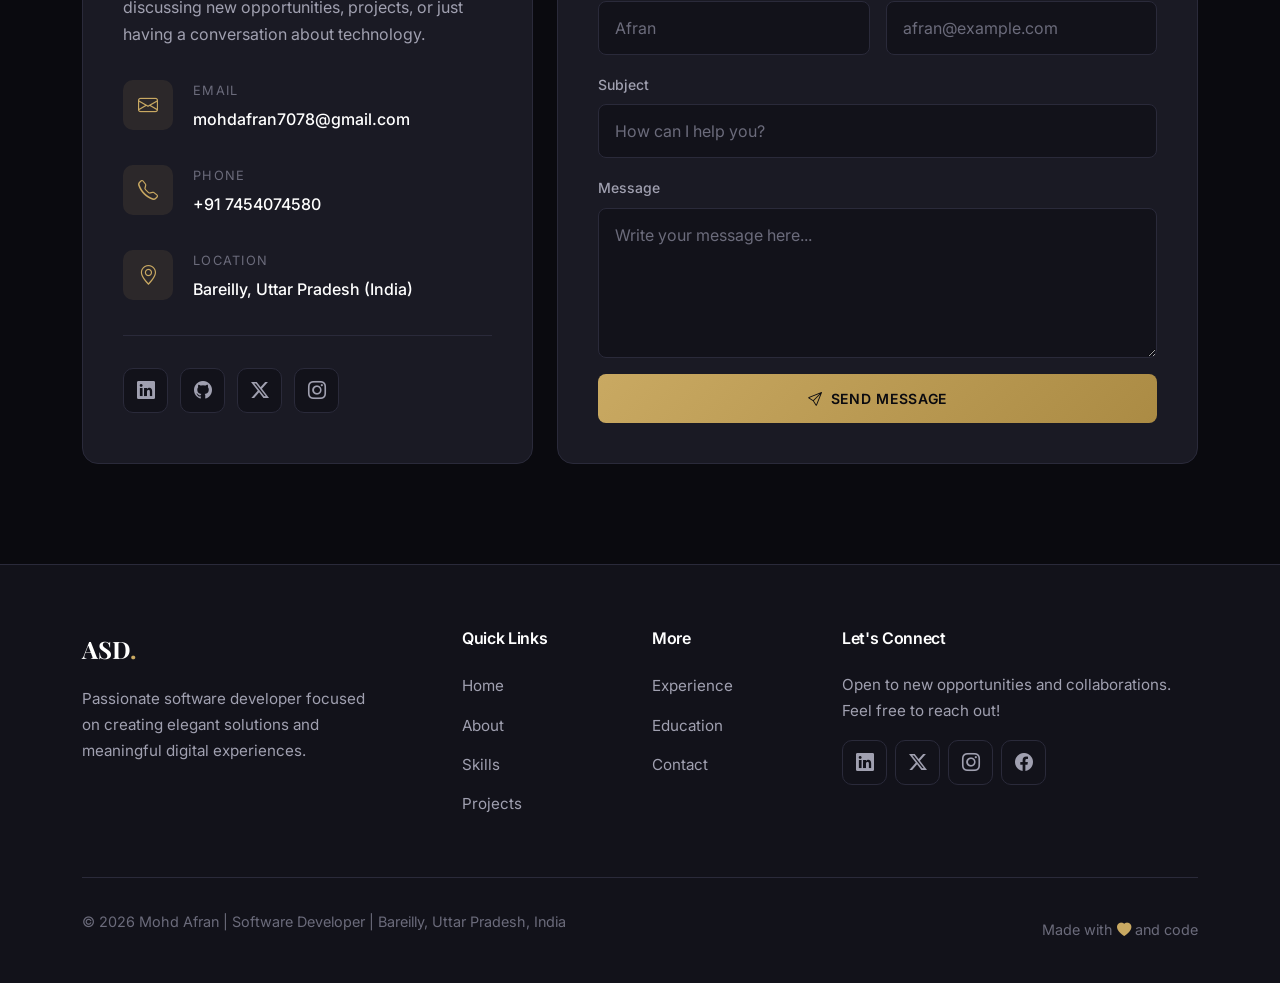
==== commit 9fd08df5: "new code" ====
--- a/index.html
+++ b/index.html
@@ -4,7 +4,34 @@
 <head>
     <meta charset="UTF-8">
     <meta name="viewport" content="width=device-width, initial-scale=1.0">
-    <title>Afran Profolio</title><!-- Google Fonts -->
+
+    <!-- Primary SEO -->
+    <title>Mohd Afran | Software Developer | Bareilly, Uttar Pradesh</title>
+
+    <meta name="description"
+        content="Mohd Afran is a Software Developer from Bareilly, Uttar Pradesh, India. Explore his portfolio, skills, projects, experience, education and contact information.">
+
+    <meta name="author" content="Mohd Afran">
+
+    <meta name="robots" content="index, follow">
+
+    <link rel="canonical" href="https://mohdafran.github.io/">
+
+    <!-- Open Graph / Social Sharing -->
+    <meta property="og:type" content="website">
+    <meta property="og:url" content="https://mohdafran.github.io/">
+    <meta property="og:title" content="Mohd Afran | Software Developer">
+    <meta property="og:description"
+        content="Official portfolio website of Mohd Afran, Software Developer from Bareilly, Uttar Pradesh, India.">
+    <meta property="og:image" content="https://mohdafran.github.io/image/afran.jpg">
+    <meta property="og:site_name" content="Mohd Afran">
+
+    <!-- Twitter / X -->
+    <meta name="twitter:card" content="summary_large_image">
+    <meta name="twitter:title" content="Mohd Afran | Software Developer">
+    <meta name="twitter:description"
+        content="Official portfolio website of Mohd Afran, Software Developer from Bareilly, Uttar Pradesh, India.">
+    <meta name="twitter:image" content="https://mohdafran.github.io/image/afran.jpg">
     <link rel="preconnect" href="https://fonts.googleapis.com">
     <link rel="preconnect" href="https://fonts.gstatic.com" crossorigin>
     <link
@@ -20,7 +47,29 @@
     <!-- <script src="https://cdn.tailwindcss.com" type="text/javascript"></script> -->
     <script src="https://cdn.jsdelivr.net/npm/bootstrap@5.3.0/dist/js/bootstrap.bundle.min.js"></script>
     <script src="/script.js"></script>
-
+    <!-- Person Structured Data -->
+    <script type="application/ld+json">
+    {
+      "@context": "https://schema.org",
+      "@type": "Person",
+      "name": "Mohd Afran",
+      "url": "https://mohdafran.github.io/",
+      "image": "https://mohdafran.github.io/image/afran.jpg",
+      "jobTitle": "Software Developer",
+      "description": "Software Developer from Bareilly, Uttar Pradesh, India.",
+      "email": "mailto:mohdafran7078@gmail.com",
+      "telephone": "+917454074580",
+      "address": {
+        "@type": "PostalAddress",
+        "addressLocality": "Bareilly",
+        "addressRegion": "Uttar Pradesh",
+        "addressCountry": "IN"
+      },
+      "sameAs": [
+        "https://github.com/mohdafran"
+      ]
+    }
+    </script>
 </head>
 
 <body class="h-full">
@@ -100,7 +149,9 @@
                     <div class="col-lg-6">
                         <div class="hero-image-container">
                             <div class="hero-image-frame">
-                                <img src="image/afran.jpg" alt="Profile Image" class="img-fluid">
+                                <img src="image/afran.jpg"
+                                    alt="Mohd Afran - Software Developer from Bareilly, Uttar Pradesh"
+                                    class="img-fluid">
                             </div>
                         </div>
                     </div>
@@ -552,8 +603,10 @@
                                     <div class="contact-label">
                                         Email
                                     </div>
-                                    <div class="contact-value" id="contactEmail"><a
-                                            href="mailto:mohdafran7078@gmail.com">mohdafran7078@gmail.com</a>
+                                    <div class="contact-value" id="contactEmail">
+                                        <a href="mailto:mohdafran7078@gmail.com">
+                                            mohdafran7078@gmail.com
+                                        </a>
                                     </div>
                                 </div>
                             </div>
@@ -564,8 +617,10 @@
                                     <div class="contact-label">
                                         Phone
                                     </div>
-                                    <div class="contact-value" id="contactPhone"><a href="tel:+91 7454074580">+91
-                                            7454074580</a>
+                                    <div class="contact-value" id="contactPhone">
+                                        <a href="tel:+917454074580">
+                                            +91 7454074580
+                                        </a>
                                     </div>
                                 </div>
                             </div>
@@ -666,7 +721,9 @@
                     </div>
                 </div>
                 <div class="footer-bottom">
-                    <p class="footer-copyright">© 2026 Mohd Afran. All rights reserved.</p>
+                    <p class="footer-copyright">
+                        © 2026 Mohd Afran | Software Developer | Bareilly, Uttar Pradesh, India
+                    </p>
                     <div class="footer-social"><span style="color: var(--text-muted); font-size: 0.9rem;">Made with <i
                                 class="bi bi-heart-fill" style="color: var(--accent-gold);"></i> and code</span>
                     </div>
